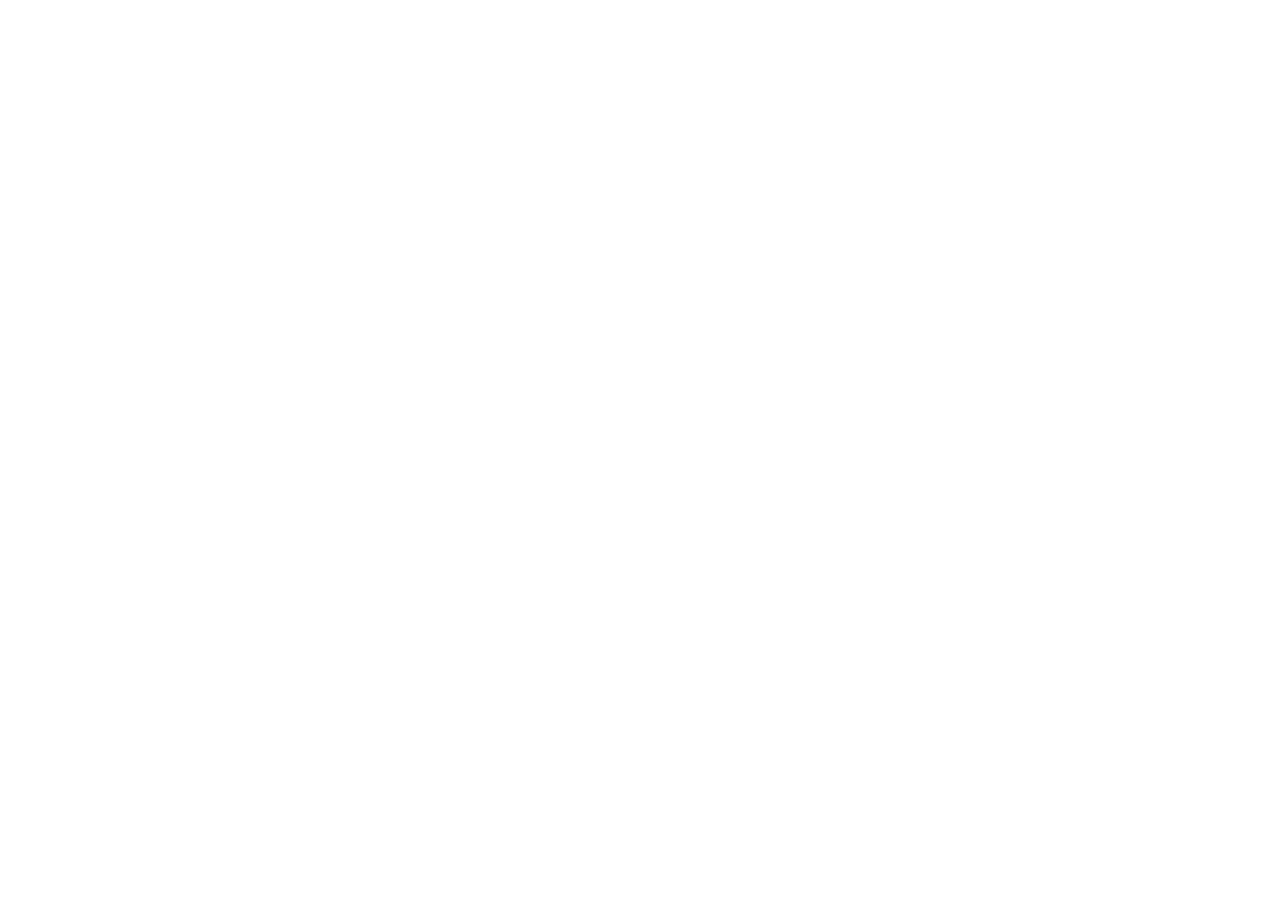
==== index.html @ e54978ce "Add files via upload" ====
<!doctype html>
<html lang="nl">
	
<head>
	<meta charset="UTF-8">
	<meta name="author" content="jouw naam">
	<meta name="viewport" content="width=device-width, initial-scale=1">
	
	<title>Naam van je site en/of pagina</title>
	
	<link href="styles/style.css" rel="stylesheet">
</head>

<body>

	<script src="scripts/script.js"></script>
</body>
	
</html>
---- styles/style.css ----
/* CSS Document */
*, *::after, *::before {
  box-sizing:border-box;  
}
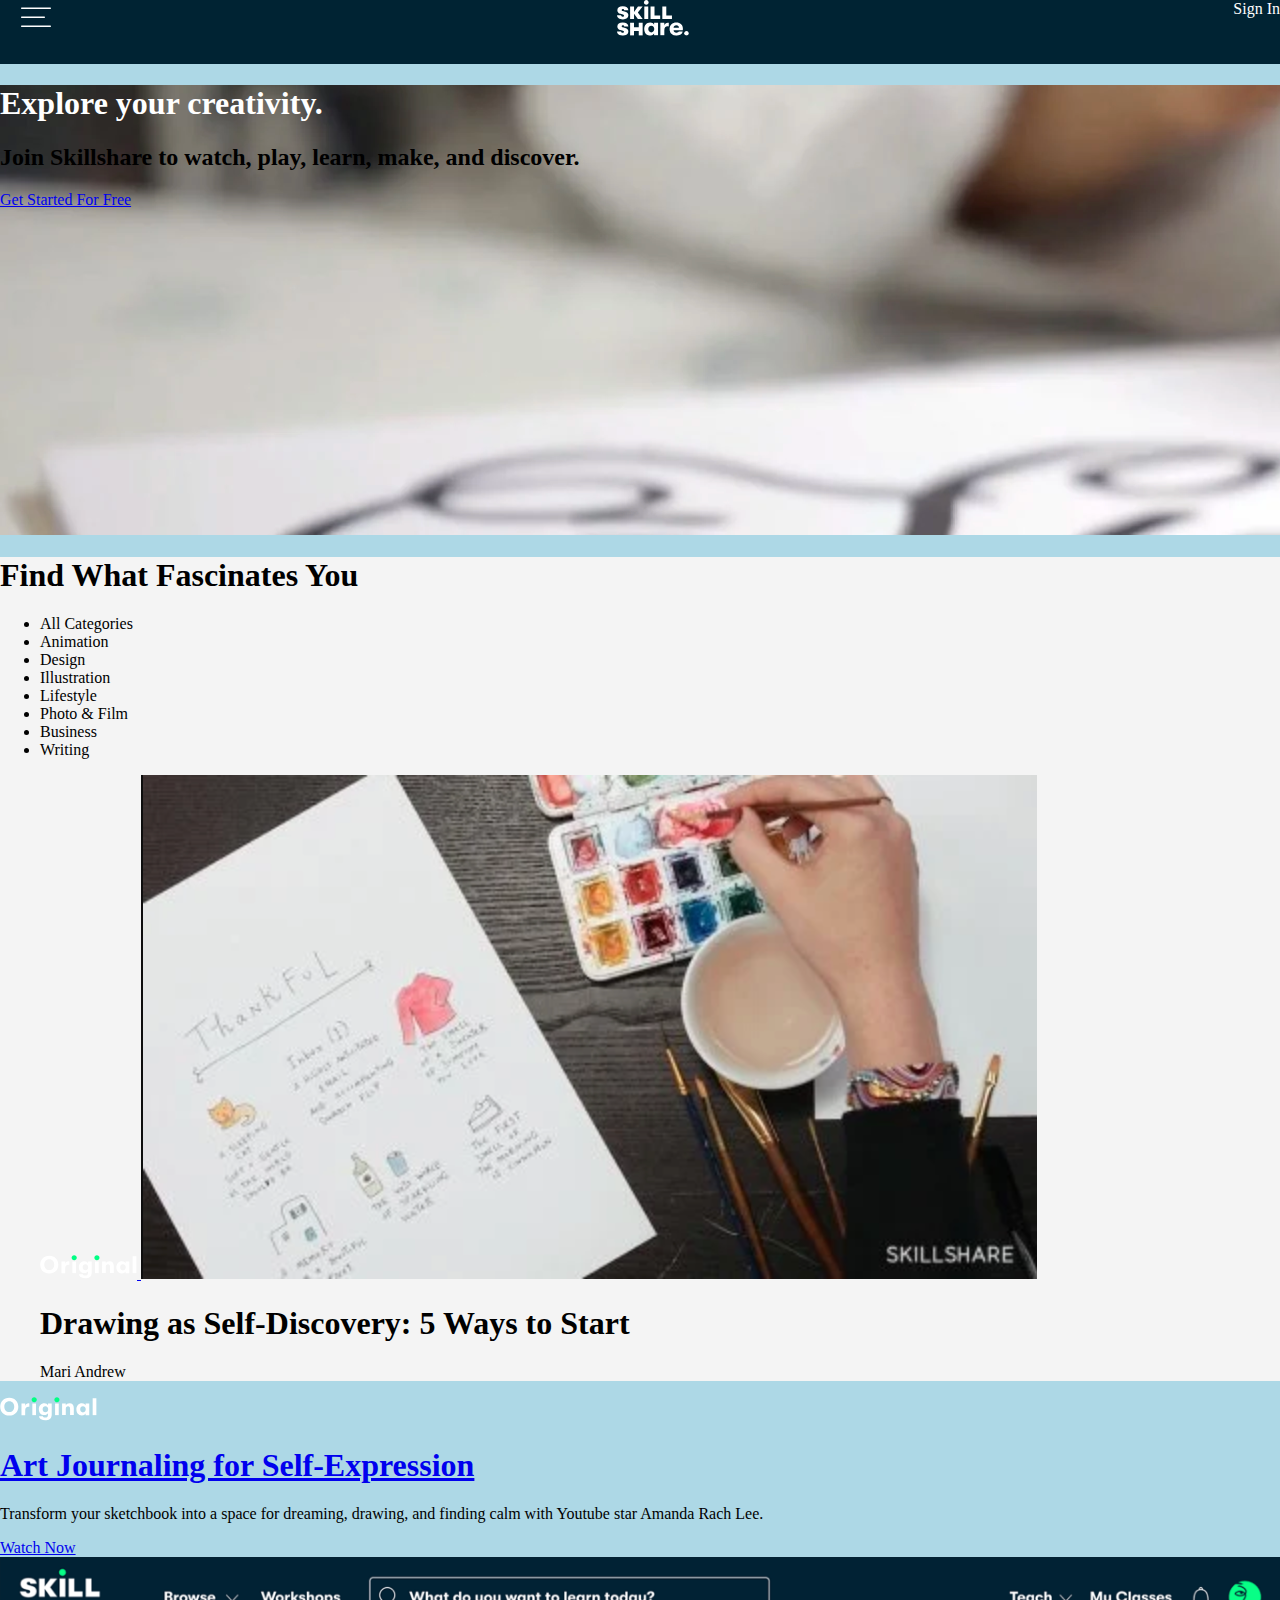
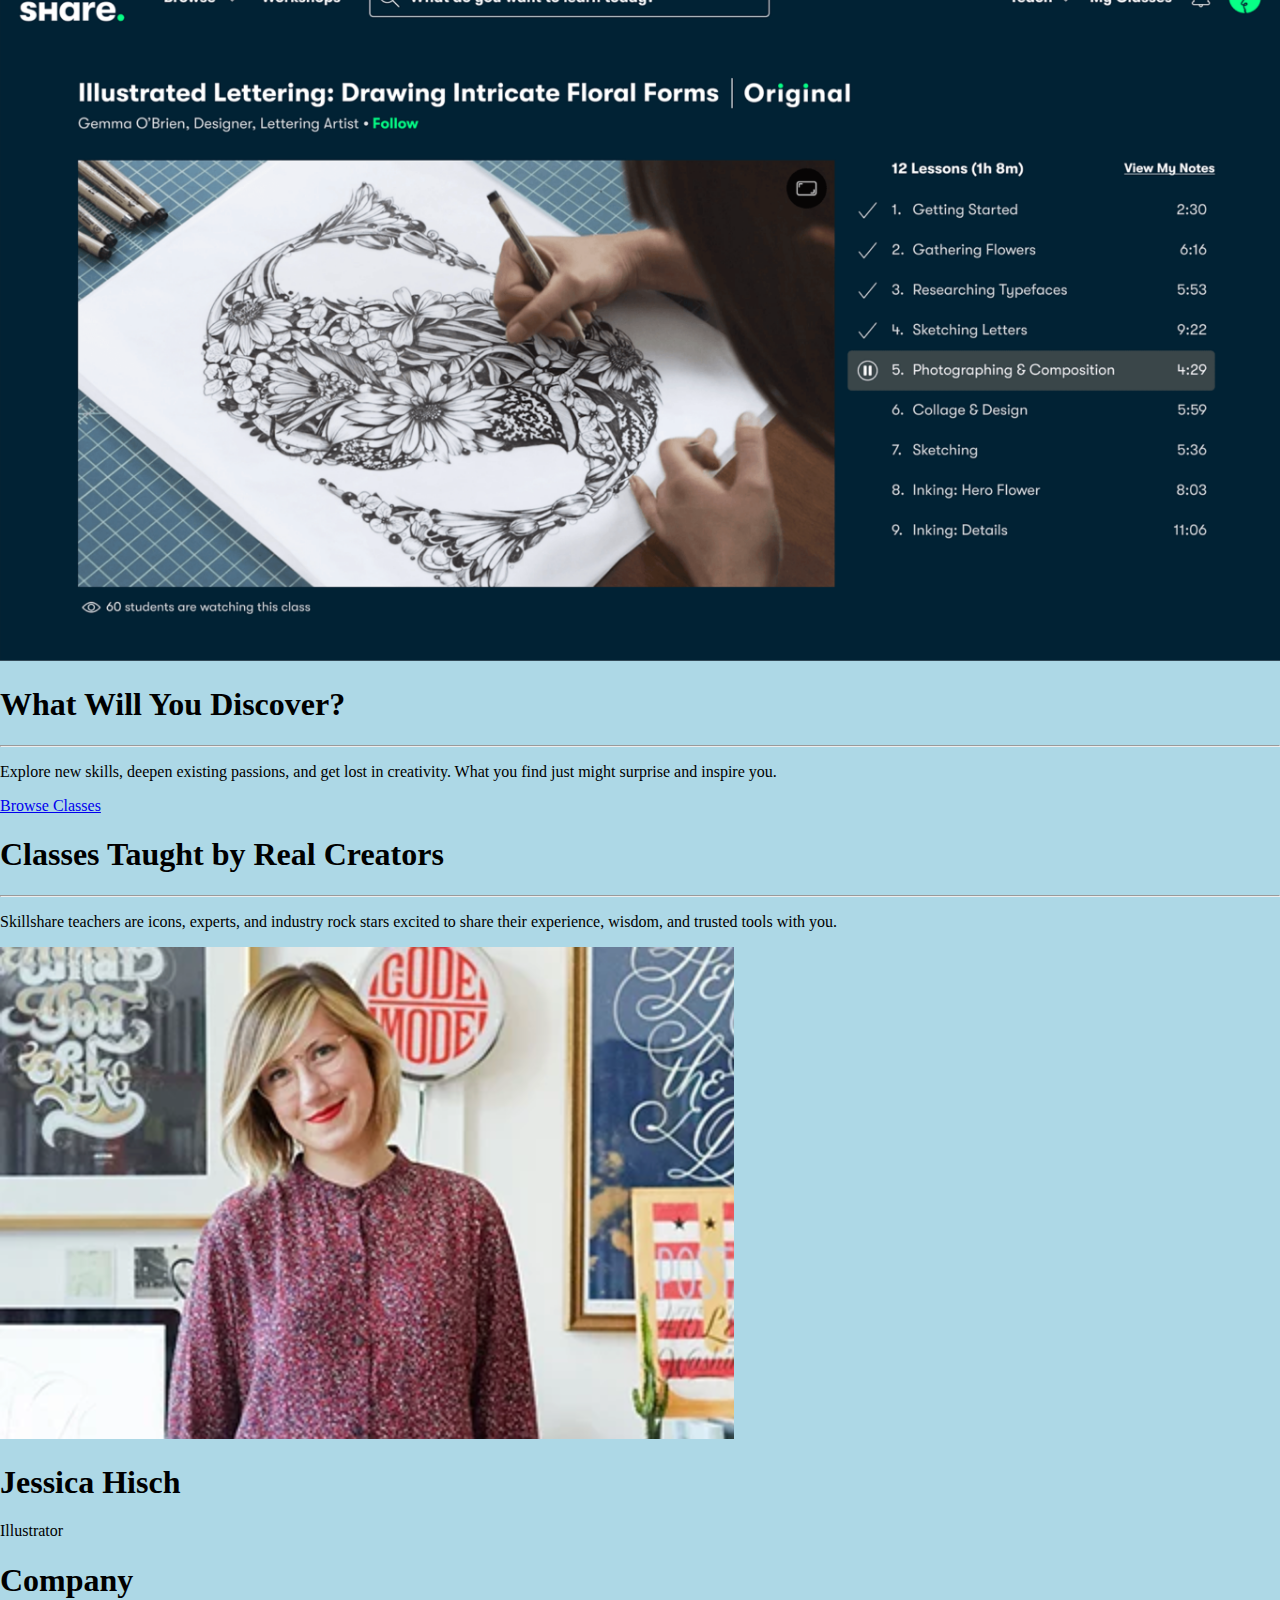
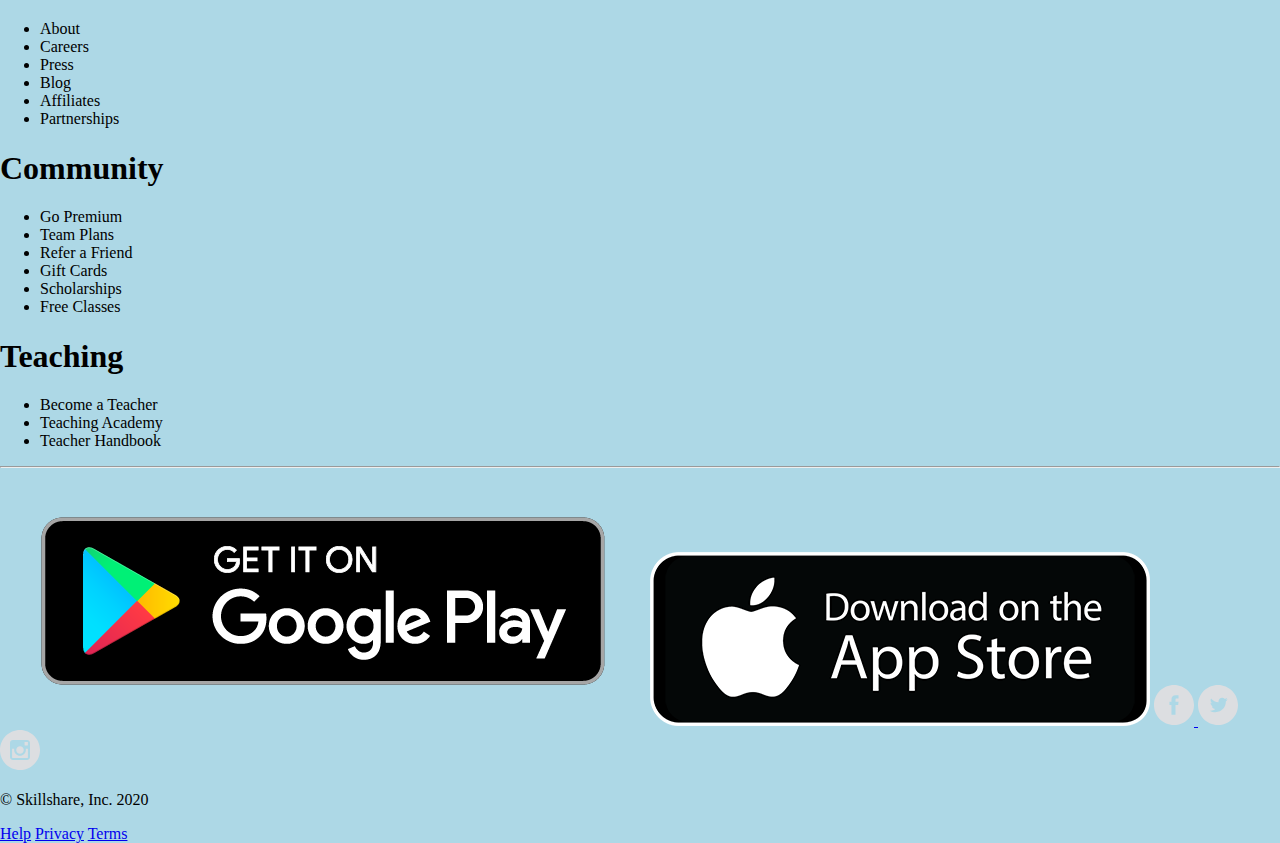
==== commit 5b730d36: "Add files via upload" ====
--- a/index.html
+++ b/index.html
@@ -1,19 +1,163 @@
-<!doctype html>
+<!DOCTYPE html>
 <html lang="nl">
-	
-<head>
-	<meta charset="UTF-8">
-	<meta name="author" content="jouw naam">
-	<meta name="viewport" content="width=device-width, initial-scale=1">
-	
-	<title>Naam van je site en/of pagina</title>
-	
-	<link href="styles/style.css" rel="stylesheet">
-</head>
+  <head>
+    <meta charset="UTF-8" />
+    <meta name="author" content="Karlijn Nijland" />
+    <meta name="viewport" content="width=device-width, initial-scale=1" />
 
-<body>
+    <title>Skillshare</title>
 
-	<script src="scripts/script.js"></script>
-</body>
-	
+    <link href="styles/style.css" rel="stylesheet" />
+  </head>
+
+  <body>
+    <script src="scripts/script.js"></script>
+    <header>
+      <img src="images/hamburgericon.svg" alt="hamburger menu icon" />
+      <a href="https://www.skillshare.com/" title="Skillshare logo">
+        <img src="images/logo.svg" alt="Skillshare logo" />
+      </a>
+      <a href="https://www.skillshare.com/login" title="Button to sign in"
+        >Sign In
+      </a>
+    </header>
+
+    <main>
+      <section>
+        <!--<img src="images/headerimage.png" />-->
+        <h1>Explore your creativity<span>.</span></h1>
+        <h2>Join Skillshare to watch, play, learn, make, and discover.</h2>
+        <a href="https://www.skillshare.com/membership/checkout"
+          >Get Started For Free</a
+        >
+      </section>
+
+      <section>
+        <h1>Find What Fascinates You</h1>
+        <ul>
+          <li>All Categories</li>
+          <li>Animation</li>
+          <li>Design</li>
+          <li>Illustration</li>
+          <li>Lifestyle</li>
+          <li>Photo & Film</li>
+          <li>Business</li>
+          <li>Writing</li>
+        </ul>
+        <ul>
+          <article>
+            <a
+              href="https://www.skillshare.com/classes/Drawing-as-Self-Discovery-5-Ways-to-Start/831070146?via=homepage"
+            >
+              <img src="images/original.svg" alt="Original logo" />
+              <img
+                src="images/card1image.png"
+                alt="Drawing as Self-Discovery image"
+              />
+            </a>
+            <h1>Drawing as Self-Discovery: 5 Ways to Start</h1>
+            <p>Mari Andrew</p>
+          </article>
+        </ul>
+      </section>
+      <section>
+        <img src="images/original.svg" alt="Original logo" />
+        <a
+          href="https://www.skillshare.com/classes/Art-Journaling-for-Self-Care-3-Exercises-for-Reflection-and-Growth/1956917187?lessonsTab=on&via=loh-promo-banner-placement1"
+        >
+          <h1>Art Journaling for Self-Expression</h1>
+        </a>
+        <p>
+          Transform your sketchbook into a space for dreaming, drawing, and
+          finding calm with Youtube star Amanda Rach Lee.
+        </p>
+        <a
+          href="https://www.skillshare.com/classes/Art-Journaling-for-Self-Care-3-Exercises-for-Reflection-and-Growth/1956917187?lessonsTab=on&via=loh-promo-banner-placement1"
+        >
+          Watch Now
+        </a>
+      </section>
+      <section>
+        <img
+          src="images/discoverimage.png"
+          alt="Image of Skillshare class with video list"
+        />
+        <h1>What Will You Discover?</h1>
+        <hr />
+        <p>
+          Explore new skills, deepen existing passions, and get lost in
+          creativity. What you find just might surprise and inspire you.
+        </p>
+        <a
+          href="https://www.skillshare.com/browse?via=homepage&sort=rating&time=all"
+        >
+          Browse Classes
+        </a>
+      </section>
+      <section>
+        <h1>Classes Taught by Real Creators</h1>
+        <hr />
+        <p>
+          Skillshare teachers are icons, experts, and industry rock stars
+          excited to share their experience, wisdom, and trusted tools with you.
+        </p>
+        <div>
+          <a href="https://www.skillshare.com/user/jessicahische">
+            <img
+              src="images/fotojessicahisch.png"
+              alt="Photo of Jessica Hisch"
+            />
+          </a>
+          <h1>Jessica Hisch</h1>
+          <p>Illustrator</p>
+        </div>
+      </section>
+    </main>
+
+    <footer>
+      <h1>Company</h1>
+      <ul>
+        <li>About</li>
+        <li>Careers</li>
+        <li>Press</li>
+        <li>Blog</li>
+        <li>Affiliates</li>
+        <li>Partnerships</li>
+      </ul>
+      <h1>Community</h1>
+      <ul>
+        <li>Go Premium</li>
+        <li>Team Plans</li>
+        <li>Refer a Friend</li>
+        <li>Gift Cards</li>
+        <li>Scholarships</li>
+        <li>Free Classes</li>
+      </ul>
+      <h1>Teaching</h1>
+      <ul>
+        <li>Become a Teacher</li>
+        <li>Teaching Academy</li>
+        <li>Teacher Handbook</li>
+      </ul>
+      <hr />
+      <img
+        src="images/googleplay.png"
+        alt="Download button to Google Playstore"
+      />
+      <img src="images/applestore.jpg" alt="Download button to Apple Store" />
+      <a href="https://www.facebook.com/skillshare">
+        <img src="images/facebookicon.svg" alt="Facebook Icon" />
+      </a>
+      <a href="https://twitter.com/skillshare">
+        <img src="images/twittericon.svg" alt="Twitter Icon" />
+      </a>
+      <a href="https://www.instagram.com/skillshare/">
+        <img src="images/instagramicon.svg" alt="Instagram Icon" />
+      </a>
+      <p>© Skillshare, Inc. 2020</p>
+      <a href="https://help.skillshare.com/hc/en-us">Help</a>
+      <a href="https://www.skillshare.com/privacy">Privacy</a>
+      <a href="https://www.skillshare.com/terms">Terms</a>
+    </footer>
+  </body>
 </html>
--- a/styles/style.css
+++ b/styles/style.css
@@ -1,5 +1,53 @@
 /* CSS Document */
-*, *::after, *::before {
-  box-sizing:border-box;  
+*,
+*::after,
+*::before {
+  box-sizing: border-box;
 }
 
+body {
+  background-color: lightblue;
+  margin: 0;
+}
+
+/* Every image will have the same width as it's container*/
+img {
+  max-width: 100%;
+}
+
+/* Header, Navigation bar */
+header {
+  display: flex;
+  background-color: #002333;
+  height: 64px;
+  max-width: 100%;
+  justify-content: space-between;
+}
+
+/* Logo in header */
+header img {
+  height: 36px;
+  width: 72px;
+}
+
+/* link of sign in button in the header */
+header a {
+  text-decoration: none;
+  color: white;
+}
+
+section:first-of-type {
+  margin: 0;
+  background-image: url("../images/headerimage.png");
+  background-position: left;
+  height: 450px;
+  position: relative;
+}
+
+section:first-of-type h1 {
+  color: white;
+}
+
+section:nth-of-type(2) {
+  background-color: #f4f4f4;
+}
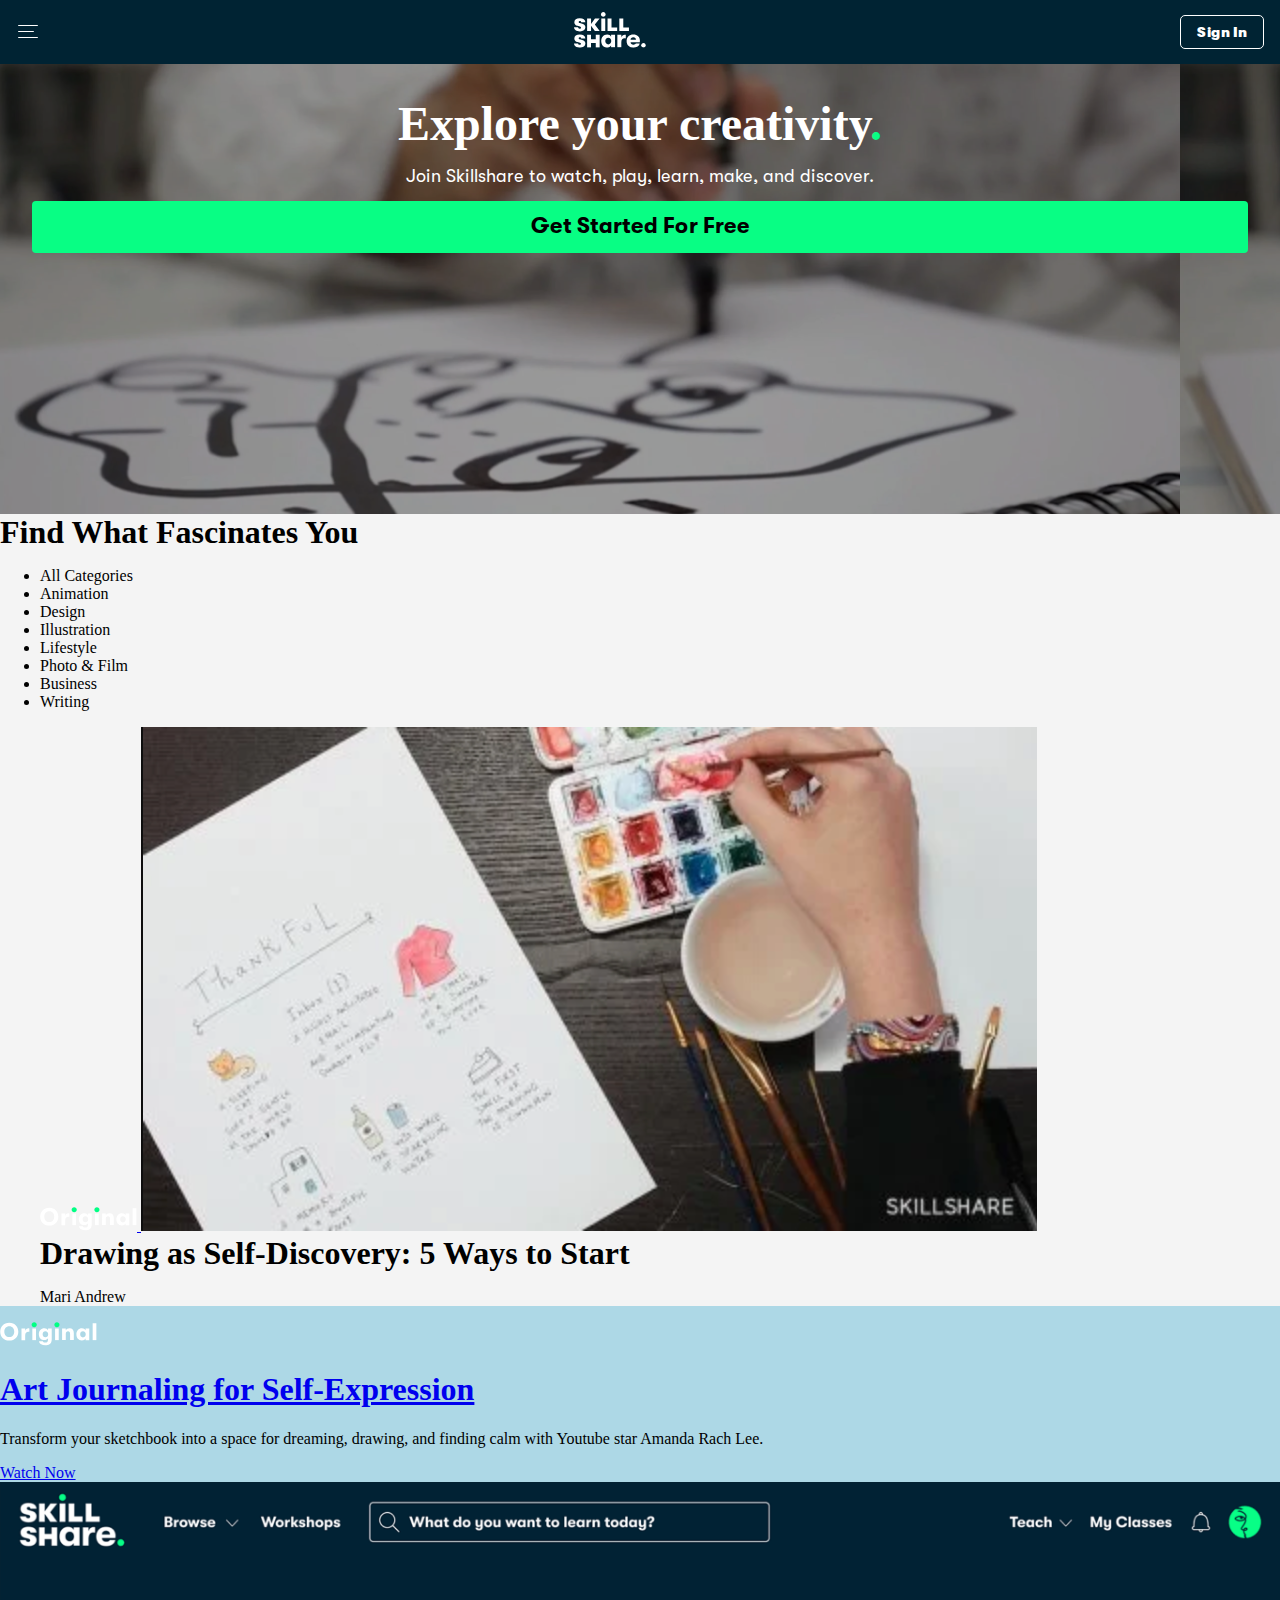
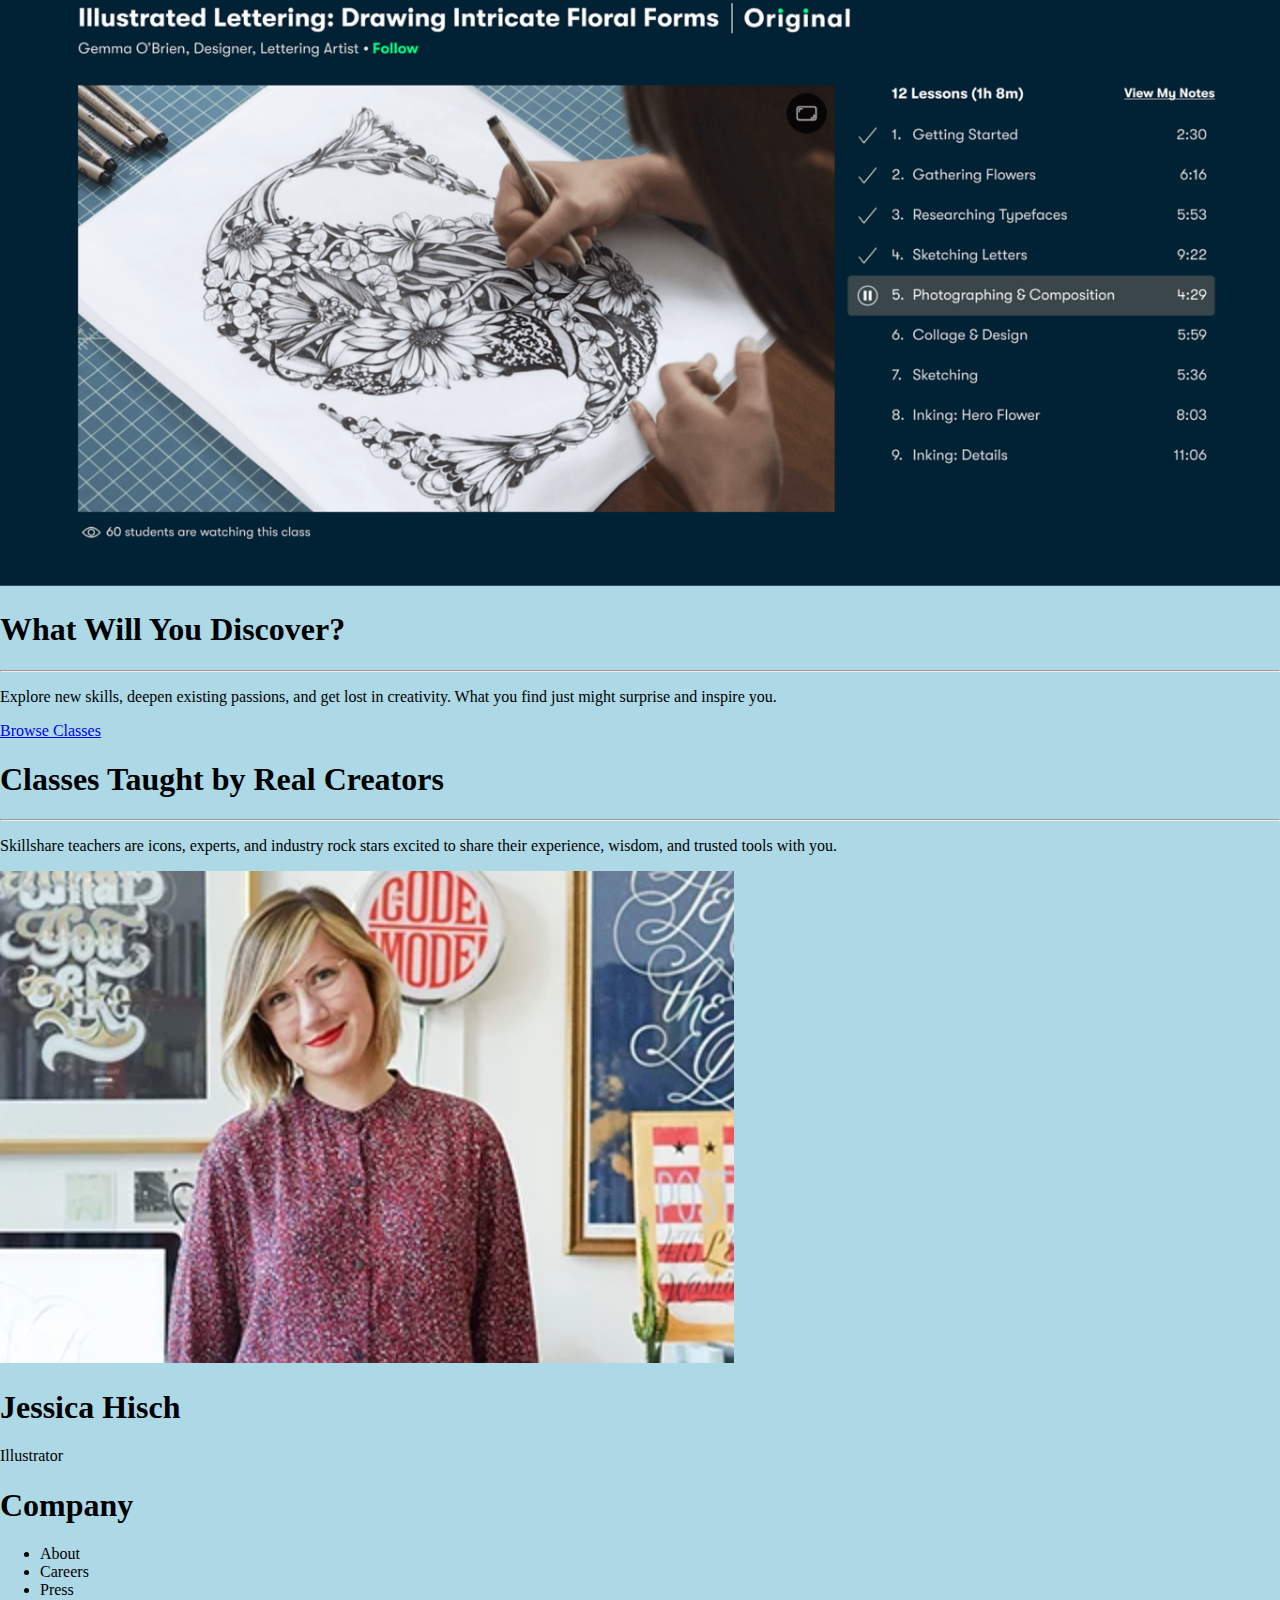
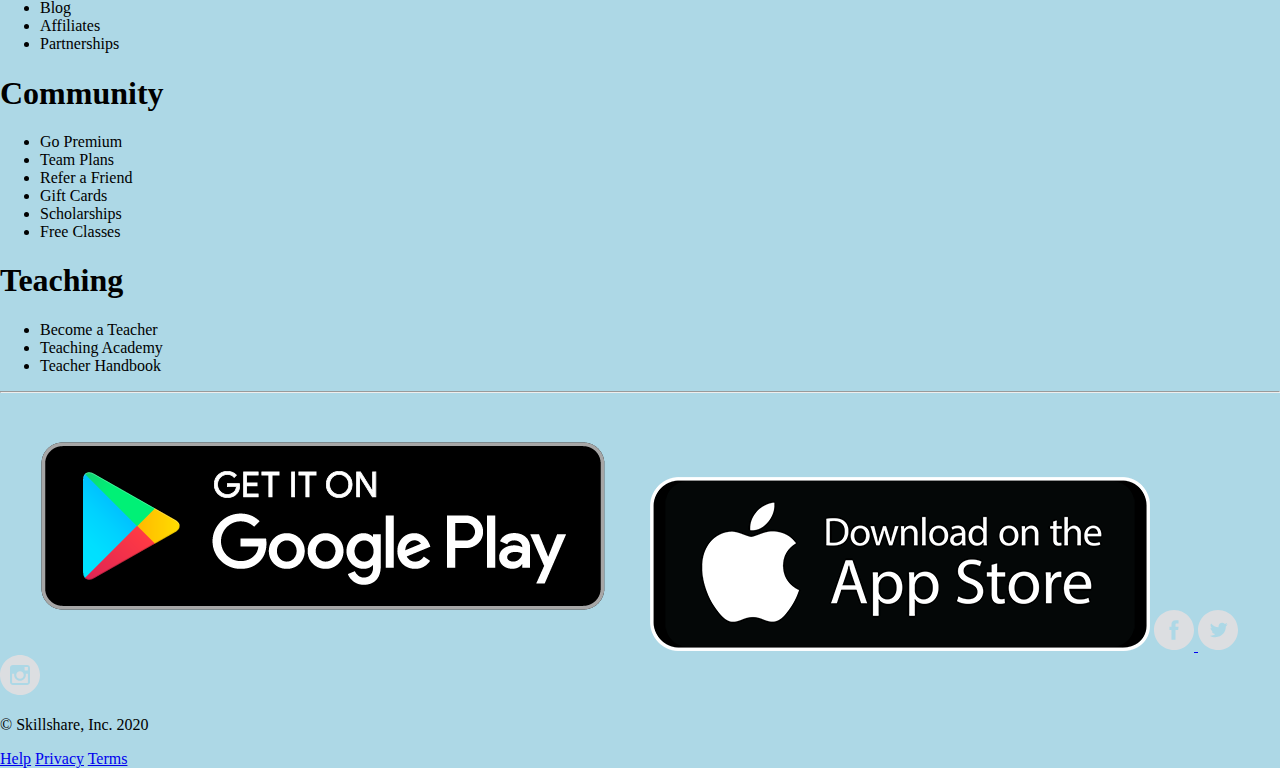
==== commit 59a5035c: "Add files via upload" ====
--- a/index.html
+++ b/index.html
@@ -13,23 +13,26 @@
   <body>
     <script src="scripts/script.js"></script>
     <header>
-      <img src="images/hamburgericon.svg" alt="hamburger menu icon" />
-      <a href="https://www.skillshare.com/" title="Skillshare logo">
-        <img src="images/logo.svg" alt="Skillshare logo" />
-      </a>
-      <a href="https://www.skillshare.com/login" title="Button to sign in"
-        >Sign In
-      </a>
+      <nav>
+        <img src="images/hamburgericon.svg" alt="hamburger menu icon" />
+        <a href="index.html" title="Skillshare logo">
+          <img src="images/logo.svg" alt="Skillshare logo" />
+        </a>
+        <a href="https://www.skillshare.com/login" title="Button to sign in"
+          >Sign In
+        </a>
+      </nav>
     </header>
 
     <main>
       <section>
-        <!--<img src="images/headerimage.png" />-->
-        <h1>Explore your creativity<span>.</span></h1>
-        <h2>Join Skillshare to watch, play, learn, make, and discover.</h2>
-        <a href="https://www.skillshare.com/membership/checkout"
-          >Get Started For Free</a
-        >
+        <div>
+          <h1>Explore your creativity<span>.</span></h1>
+          <h2>Join Skillshare to watch, play, learn, make, and discover.</h2>
+          <a href="https://www.skillshare.com/membership/checkout"
+            >Get Started For Free</a
+          >
+        </div>
       </section>
 
       <section>
--- a/styles/style.css
+++ b/styles/style.css
@@ -10,44 +10,133 @@
   margin: 0;
 }
 
+@font-face {
+  font-family: "GTWalsheim";
+  src: url("../fonts/GTWalsheimPro-Regular.ttf") format("ttf"),
+    url("../fonts/GTWalsheimPro-Regular.woff") format("woff"),
+    url("../fonts/GTWalsheimPro-Regular.woff2") format("woff2");
+  font-weight: 500;
+}
+
+/*Every used font*/
+@font-face {
+  font-family: "GTWalsheim";
+  src: url("../fonts/GTWalsheimPro-Bold.ttf") format("ttf"),
+    url("../fonts/GTWalsheimPro-Bold.woff") format("woff"),
+    url("../fonts/GTWalsheimPro-Bold.woff2") format("woff2");
+  font-weight: 600;
+}
+
+@font-face {
+  font-family: "GTWalsheim";
+  src: url("../fonts/GTWalsheimPro-Black.ttf") format("ttf"),
+    url("../fonts/GTWalsheimPro-Black.woff") format("woff"),
+    url("../fonts/GTWalsheimPro-Black.woff2") format("woff2");
+  font-weight: 700;
+}
+
+@font-face {
+  font-family: "Cormorant";
+  src: url("../fonts/cormorant.medium.otf") format("otf");
+  font-weight: 600;
+}
+
 /* Every image will have the same width as it's container*/
 img {
   max-width: 100%;
 }
 
-/* Header, Navigation bar */
-header {
+/* Navigation bar in header */
+nav {
   display: flex;
   background-color: #002333;
   height: 64px;
   max-width: 100%;
   justify-content: space-between;
+  align-items: center;
+  padding: 1rem;
 }
 
 /* Logo in header */
-header img {
+nav a img {
   height: 36px;
   width: 72px;
 }
 
 /* link of sign in button in the header */
-header a {
+nav a:nth-of-type(2) {
   text-decoration: none;
   color: white;
+  font-family: "GTWalsheim", sans-serif;
+  font-weight: 700;
+  font-size: 14px;
+  border: 1px solid white;
+  padding: 0.5rem 1rem;
+  border-radius: 5px;
 }
 
+/* First section -> Hero */
 section:first-of-type {
   margin: 0;
   background-image: url("../images/headerimage.png");
-  background-position: left;
+  background-size: cover;
+  background-position: -100px;
   height: 450px;
   position: relative;
 }
 
+/* Overlay on top of the first section to make the hero more readable and to
+align items in the middle*/
+section:first-of-type div {
+  background: rgba(0, 0, 0, 0.4);
+  height: 100%;
+  display: flex;
+  flex-direction: column;
+  text-align: center;
+  padding: 2rem;
+}
+
+/* Header in the first section*/
 section:first-of-type h1 {
+  color: white;
+  margin: 0;
+  font-family: "Cormorant";
+  font-size: 48px;
+}
+
+section:first-of-type span {
+  color: #08fe84;
+}
+
+/* Second header in the first section */
+section:first-of-type h2 {
+  font-family: "GTWalsheim", sans-serif;
+  font-weight: 500;
+  font-size: 18px;
   color: white;
 }
 
+/* Green button to get started for free in the first section */
+section:first-of-type a {
+  font-size: 22px;
+  background-color: #08fe84;
+  text-decoration: none;
+  color: black;
+  font-family: "GTWalsheim", sans-serif;
+  font-weight: 600;
+  text-align: center;
+  height: 52px;
+  line-height: 50px;
+  border-radius: 4px;
+}
+
+/* Second section */
 section:nth-of-type(2) {
+  margin: 0;
   background-color: #f4f4f4;
 }
+
+/* Header in second section */
+section:nth-of-type(2) h1 {
+  margin: 0;
+}
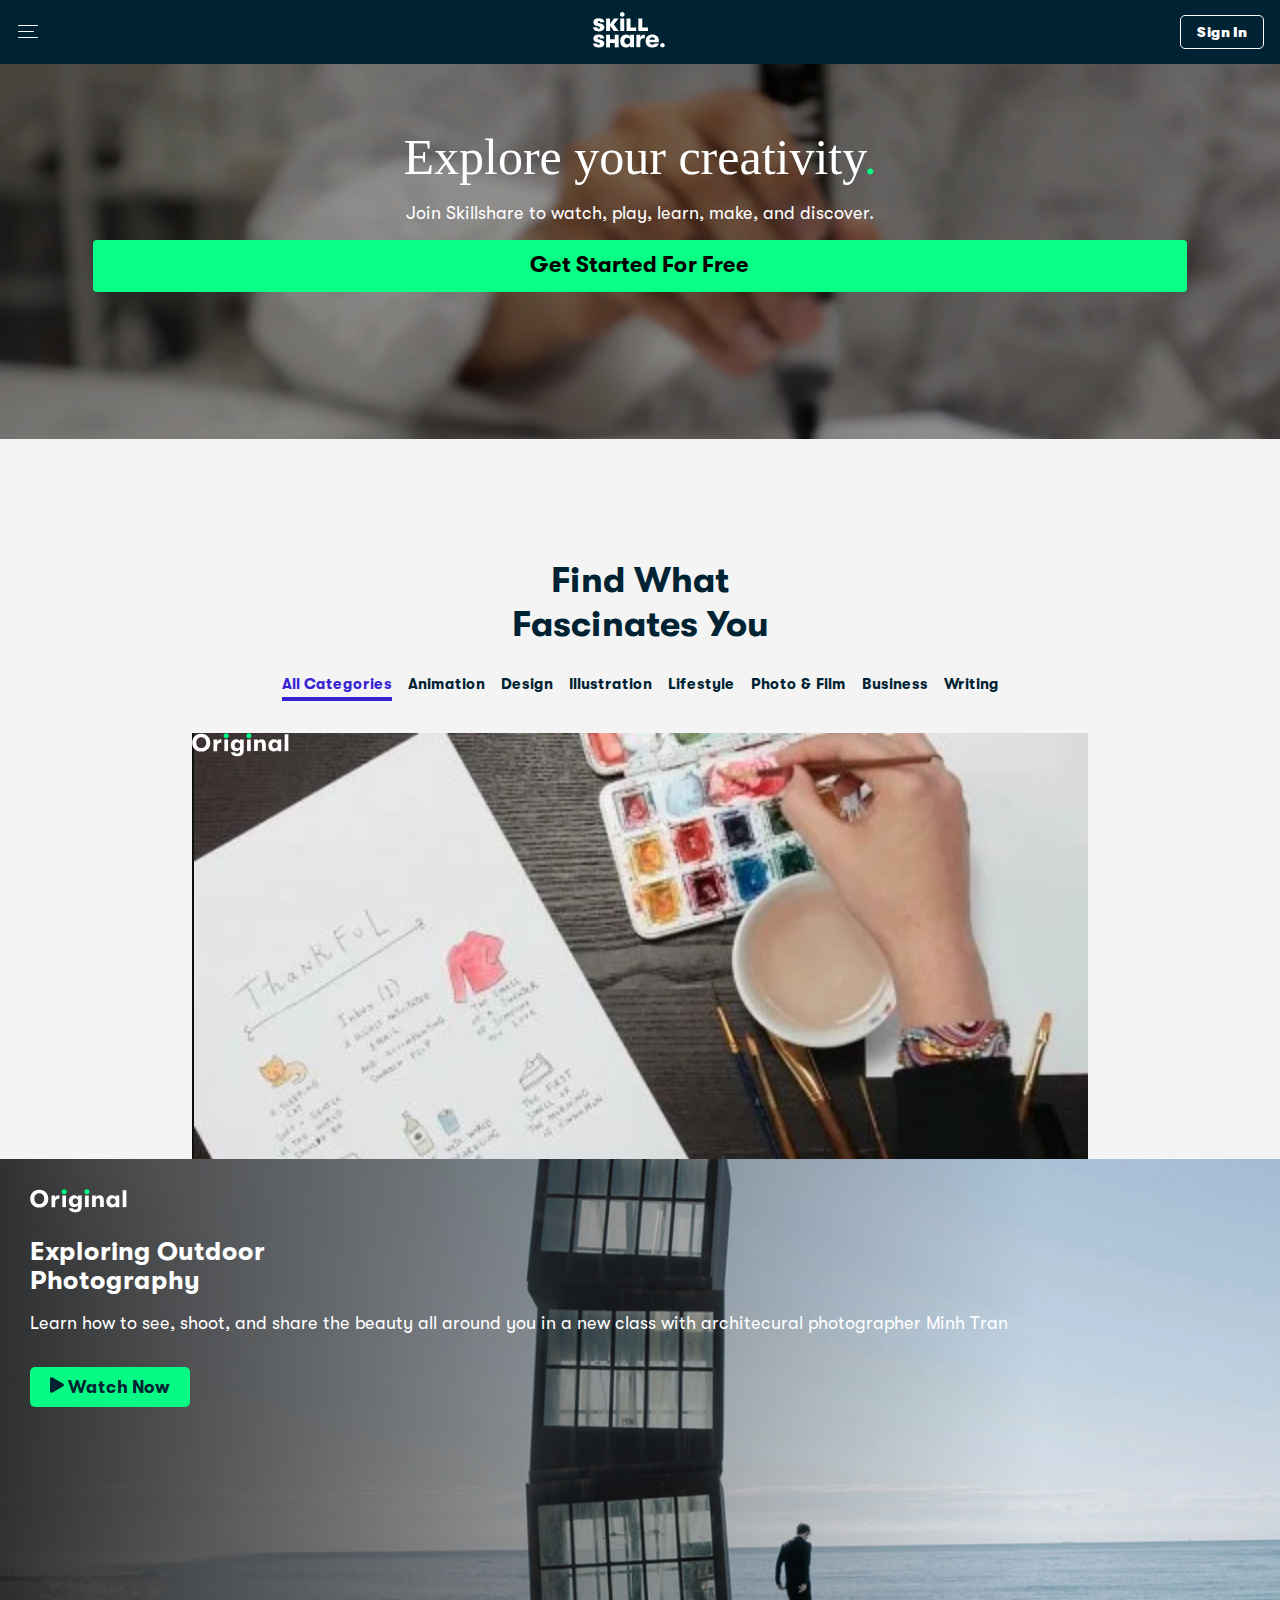
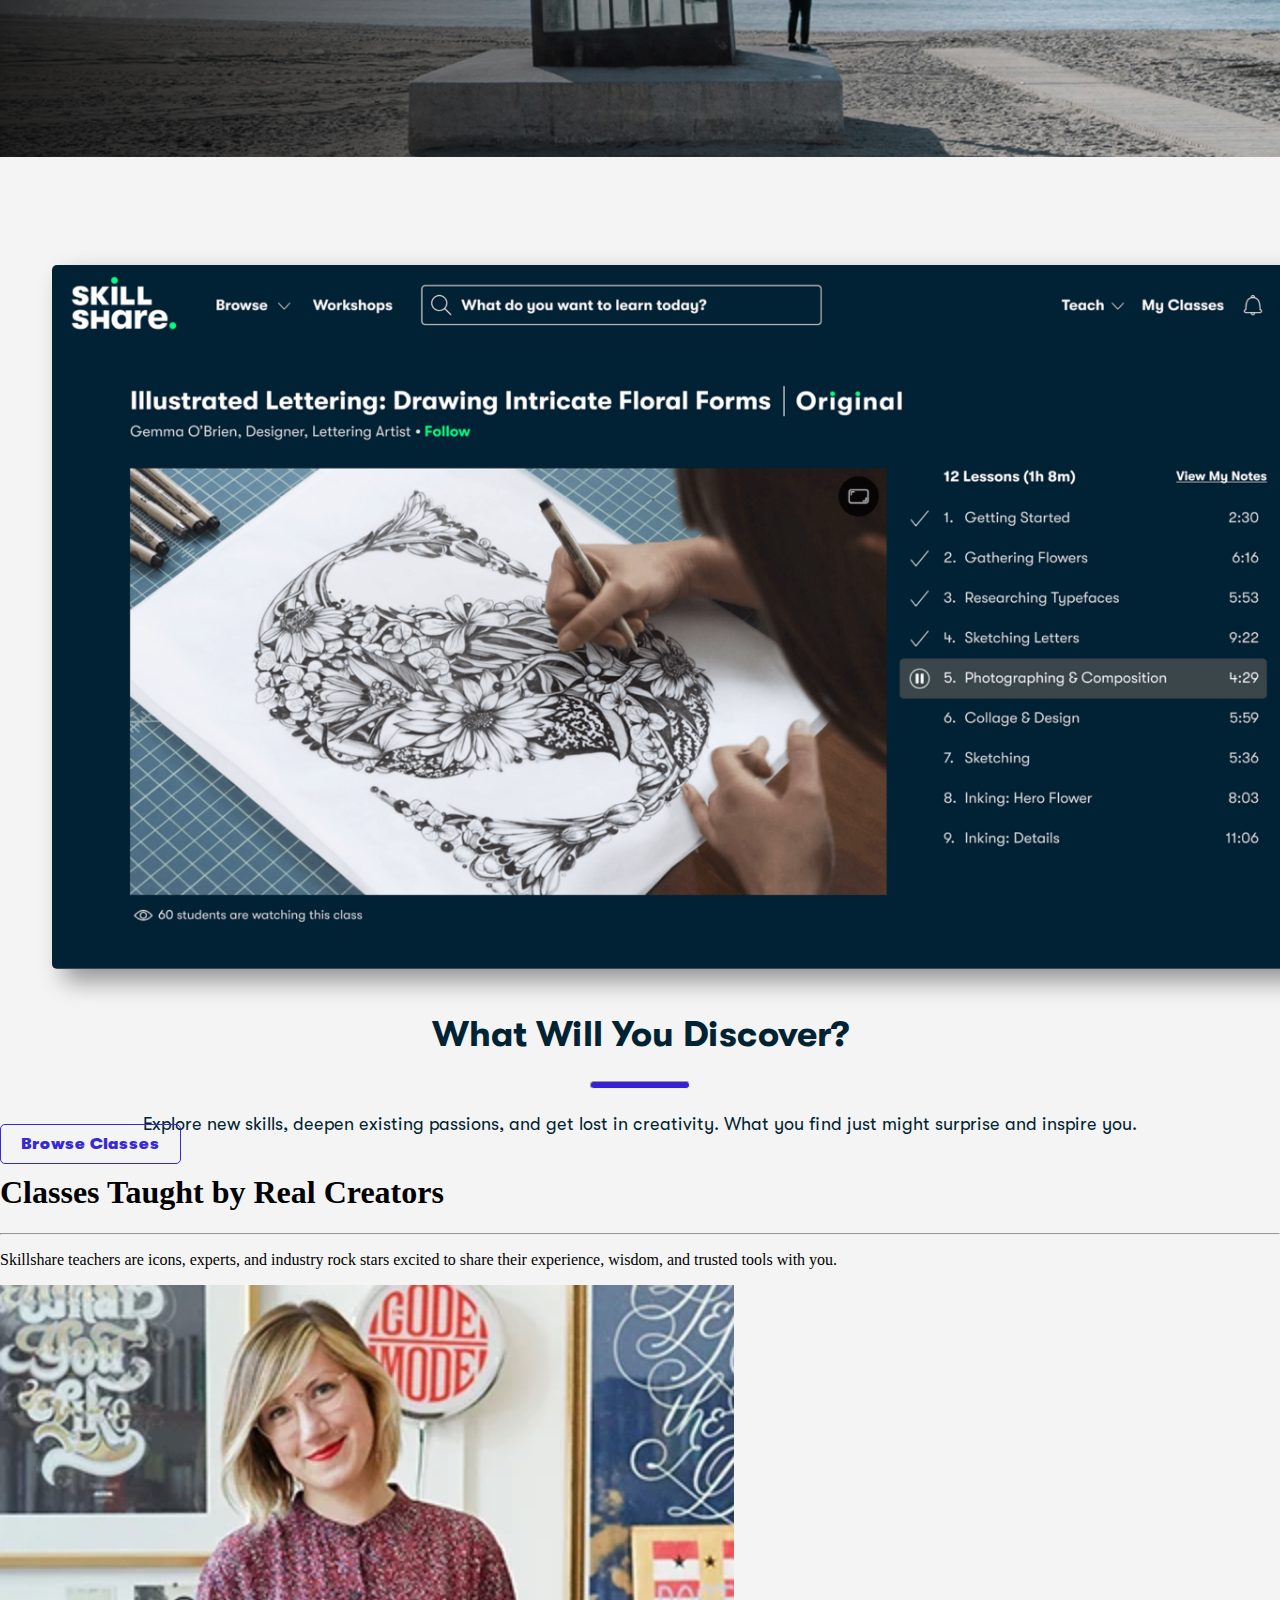
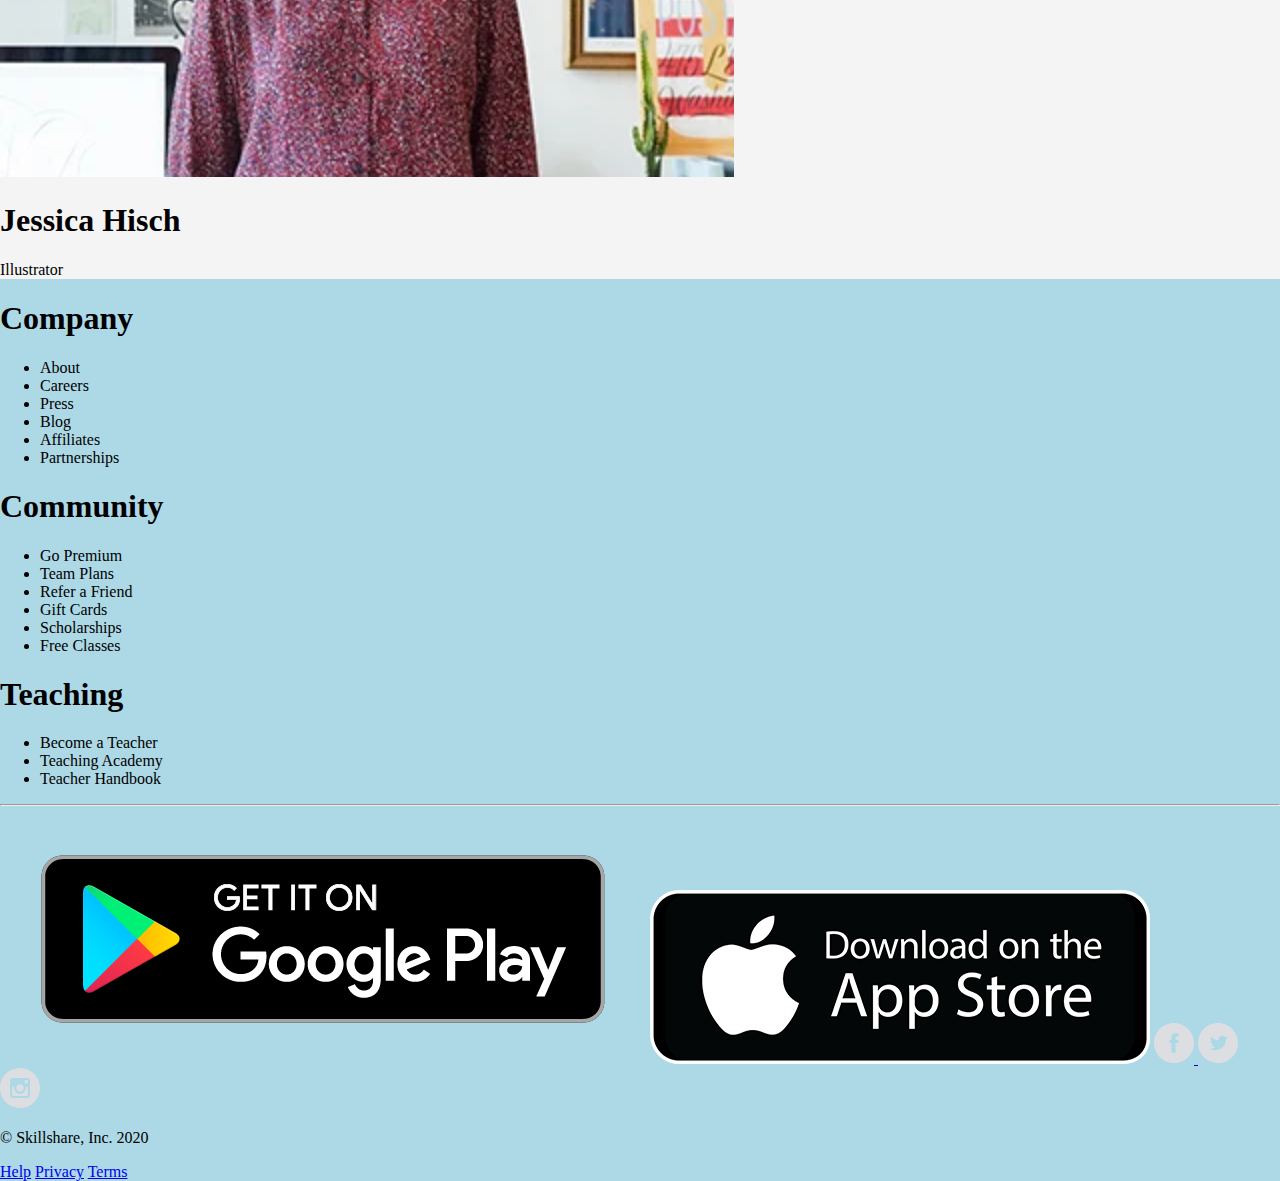
==== commit da36c9e1: "Add files via upload" ====
--- a/index.html
+++ b/index.html
@@ -18,7 +18,10 @@
         <a href="index.html" title="Skillshare logo">
           <img src="images/logo.svg" alt="Skillshare logo" />
         </a>
-        <a href="https://www.skillshare.com/login" title="Button to sign in"
+        <a
+          class="header__signinbutton"
+          href="https://www.skillshare.com/login"
+          title="Button to sign in"
           >Sign In
         </a>
       </nav>
@@ -36,9 +39,13 @@
       </section>
 
       <section>
-        <h1>Find What Fascinates You</h1>
+        <h1>Find What <br />Fascinates You</h1>
         <ul>
-          <li>All Categories</li>
+          <li>
+            <a href="https://wwww.skillshare.com">
+              <span>All Categories</span>
+            </a>
+          </li>
           <li>Animation</li>
           <li>Design</li>
           <li>Illustration</li>
@@ -58,28 +65,40 @@
                 alt="Drawing as Self-Discovery image"
               />
             </a>
-            <h1>Drawing as Self-Discovery: 5 Ways to Start</h1>
+            <p>
+              <!-- Dit moet een H1 worden -->Drawing as Self-Discovery: 5 Ways
+              to Start
+            </p>
             <p>Mari Andrew</p>
           </article>
         </ul>
       </section>
+
       <section>
-        <img src="images/original.svg" alt="Original logo" />
-        <a
-          href="https://www.skillshare.com/classes/Art-Journaling-for-Self-Care-3-Exercises-for-Reflection-and-Growth/1956917187?lessonsTab=on&via=loh-promo-banner-placement1"
-        >
-          <h1>Art Journaling for Self-Expression</h1>
-        </a>
-        <p>
-          Transform your sketchbook into a space for dreaming, drawing, and
-          finding calm with Youtube star Amanda Rach Lee.
-        </p>
-        <a
-          href="https://www.skillshare.com/classes/Art-Journaling-for-Self-Care-3-Exercises-for-Reflection-and-Growth/1956917187?lessonsTab=on&via=loh-promo-banner-placement1"
-        >
-          Watch Now
-        </a>
+        <div>
+          <img src="images/original.svg" alt="original logo" />
+          <a
+            href="https://www.skillshare.com/classes/Outdoor-Photography-See-Shoot-Share-the-Beauty-Around-You/713232985?via=loh-promo-banner-placement1"
+            >Exploring Outdoor <br />Photography</a
+          >
+          <p>
+            Learn how to see, shoot, and share the beauty all around you in a
+            new class with architecural photographer Minh Tran
+          </p>
+          <a
+            href="https://www.skillshare.com/classes/Outdoor-Photography-See-Shoot-Share-the-Beauty-Around-You/713232985?via=loh-promo-banner-placement1"
+          >
+            <img
+              src="images/playicon.svg"
+              alt="Playbutton icon"
+              width="14px"
+              height="16px;"
+            />
+            <span>Watch Now</span>
+          </a>
+        </div>
       </section>
+
       <section>
         <img
           src="images/discoverimage.png"
--- a/styles/style.css
+++ b/styles/style.css
@@ -38,13 +38,22 @@
 @font-face {
   font-family: "Cormorant";
   src: url("../fonts/cormorant.medium.otf") format("otf");
-  font-weight: 600;
+  font-weight: 400;
+}
+
+/* The main background color */
+main {
+  background-color: #f4f4f4;
 }
 
 /* Every image will have the same width as it's container*/
 img {
   max-width: 100%;
 }
+
+/*/////////////////////////*/
+/* HEADER */
+/*/////////////////////////*/
 
 /* Navigation bar in header */
 nav {
@@ -57,14 +66,26 @@
   padding: 1rem;
 }
 
+/* Magnifier icon in header */
+nav img:nth-of-type(2) {
+  margin-left: 0.75rem;
+}
+
 /* Logo in header */
 nav a img {
   height: 36px;
   width: 72px;
+  margin-left: 2.4rem;
+}
+
+/* Modifier logo for Skillshareclass.html page. This one has a margin-left: 0;
+otherwise the magnifying glass will push it aside */
+.header__logomodifier {
+  margin-left: 0;
 }
 
 /* link of sign in button in the header */
-nav a:nth-of-type(2) {
+.header__signinbutton {
   text-decoration: none;
   color: white;
   font-family: "GTWalsheim", sans-serif;
@@ -75,13 +96,27 @@
   border-radius: 5px;
 }
 
+/* Modifier of Sign Up button in header */
+.header__greensignupbutton {
+  background-color: #06fa84;
+  color: black;
+  text-decoration: none;
+  font-family: "GTWalsheim", sans-serif;
+  font-weight: 600;
+  font-size: 15px;
+  padding: 0.5rem 1rem;
+  border-radius: 5px;
+}
+
+/*/////////////////////////*/
+/* MAIN */
+/*/////////////////////////*/
+
 /* First section -> Hero */
 section:first-of-type {
-  margin: 0;
   background-image: url("../images/headerimage.png");
   background-size: cover;
-  background-position: -100px;
-  height: 450px;
+  height: 375px;
   position: relative;
 }
 
@@ -94,6 +129,7 @@
   flex-direction: column;
   text-align: center;
   padding: 2rem;
+  align-items: center;
 }
 
 /* Header in the first section*/
@@ -101,7 +137,9 @@
   color: white;
   margin: 0;
   font-family: "Cormorant";
-  font-size: 48px;
+  font-weight: 400;
+  font-size: 50px;
+  margin-top: 2rem;
 }
 
 section:first-of-type span {
@@ -114,6 +152,8 @@
   font-weight: 500;
   font-size: 18px;
   color: white;
+  line-height: 1.5rem;
+  padding: 0 1.5rem;
 }
 
 /* Green button to get started for free in the first section */
@@ -128,15 +168,166 @@
   height: 52px;
   line-height: 50px;
   border-radius: 4px;
+  width: 90%;
 }
 
 /* Second section */
 section:nth-of-type(2) {
-  margin: 0;
   background-color: #f4f4f4;
+  height: 600px;
+  color: #002333;
 }
 
 /* Header in second section */
 section:nth-of-type(2) h1 {
+  font-size: 36px;
+  font-family: "GTWalsheim", sans-serif;
+  font-weight: 600;
+  text-align: center;
+  margin-bottom: 20px;
+  margin-top: 7.5rem;
+  line-height: 44px;
+}
+
+section:nth-of-type(2) ul {
   margin: 0;
-}
+  padding: 0;
+  list-style-type: none;
+  font-size: 15px;
+  font-family: "GTWalsheim", sans-serif;
+  font-weight: 600;
+  display: flex;
+  flex-wrap: wrap;
+  justify-content: center;
+  margin: 0 2rem 2rem 2rem;
+}
+
+section:nth-of-type(2) li {
+  padding: 0.5rem;
+}
+
+section:nth-of-type(2) a {
+  text-decoration: none;
+}
+
+section:nth-of-type(2) ul span {
+  color: #3722d3;
+  border-bottom: 4px solid #3722d3;
+  padding-bottom: 4px;
+}
+
+section:nth-of-type(2) article {
+  position: relative;
+}
+
+section:nth-of-type(2) article img:first-of-type {
+  position: absolute;
+  left: 0;
+  top: 0;
+}
+
+section:nth-of-type(2) article img:nth-of-type(2) {
+}
+
+section:nth-of-type(3) {
+  background-image: url("../images/banner-item1.png");
+  height: 598px;
+  background-size: cover;
+  position: relative;
+}
+
+section:nth-of-type(3) div {
+  background: linear-gradient(90deg, rgba(0, 0, 0, 0.8) 0%, transparent 100%);
+  height: 100%;
+  position: absolute;
+  left: 0;
+  top: 0;
+  display: flex;
+  flex-direction: column;
+  padding: 1.875rem;
+  align-items: baseline;
+}
+
+section:nth-of-type(3) a:first-of-type {
+  text-decoration: none;
+  color: white;
+  font-family: "GTWalsheim", sans-serif;
+  font-weight: 600;
+  font-size: 26px;
+  margin: 1.5rem 0 1rem 0;
+}
+
+section:nth-of-type(3) p {
+  font-family: "GTWalsheim", sans-serif;
+  font-size: 18px;
+  color: white;
+  line-height: 24px;
+  margin: 0;
+}
+
+section:nth-of-type(3) a:nth-of-type(2) {
+  text-decoration: none;
+  background-color: #06fa84;
+  padding: 10px 20px;
+  border-radius: 5px;
+  margin-top: 2rem;
+}
+
+section:nth-of-type(3) span {
+  color: #002333;
+  font-family: "GTWalsheim", sans-serif;
+  font-size: 18px;
+  font-weight: 600;
+}
+
+section:nth-of-type(4) img {
+  margin: 6.75rem 0 1rem 3.25rem;
+  box-shadow: 12px 12px 25px rgba(0, 0, 0, 0.4);
+  border-radius: 5px;
+}
+
+section:nth-of-type(4) h1 {
+  font-size: 36px;
+  font-family: "GTWalsheim", sans-serif;
+  font-weight: 600;
+  line-height: 44px;
+  text-align: center;
+  color: #002333;
+}
+
+section:nth-of-type(4) hr {
+  background-color: #3722d3;
+  border-radius: 8px;
+  height: 8px;
+  width: 100px;
+  text-align: center;
+  margin: 1.5rem auto;
+}
+
+section:nth-of-type(4) p {
+  font-family: "GTWalsheim", sans-serif;
+  color: #002333;
+  text-align: center;
+  font-size: 18px;
+  line-height: 22px;
+  margin: 0 1rem 0 1rem;
+}
+
+section:nth-of-type(4) a {
+  color: #3729d3;
+  border: 1px solid #3729d3;
+  text-decoration: none;
+  height: 40px;
+  margin-top: 2rem;
+  font-family: "GTWalsheim", sans-serif;
+  font-weight: 700;
+  padding: 10px 20px;
+  border-radius: 5px;
+}
+/* ///////////////////////////// */
+/* Skillshareclass.html pagina styling*/
+/* ///////////////////////////// */
+
+.skillsharepagina__section1 {
+  background-color: white;
+}
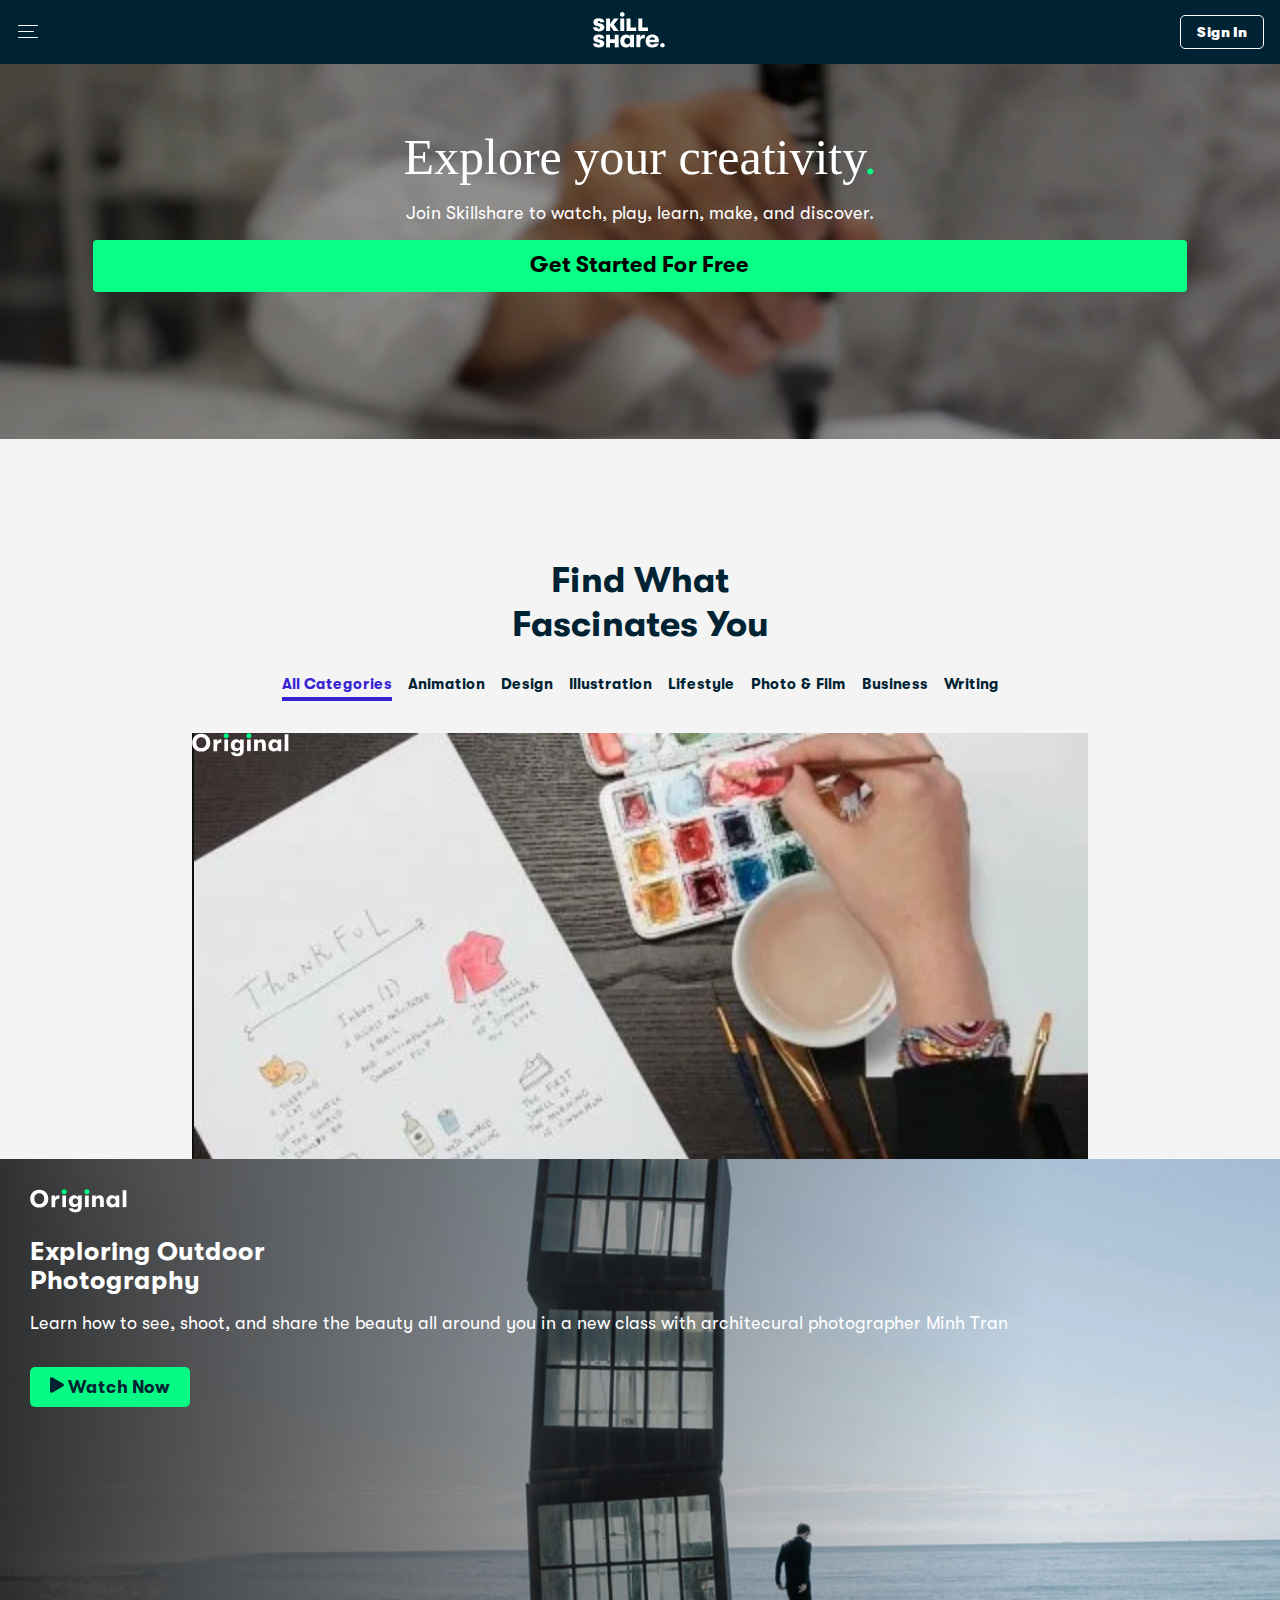
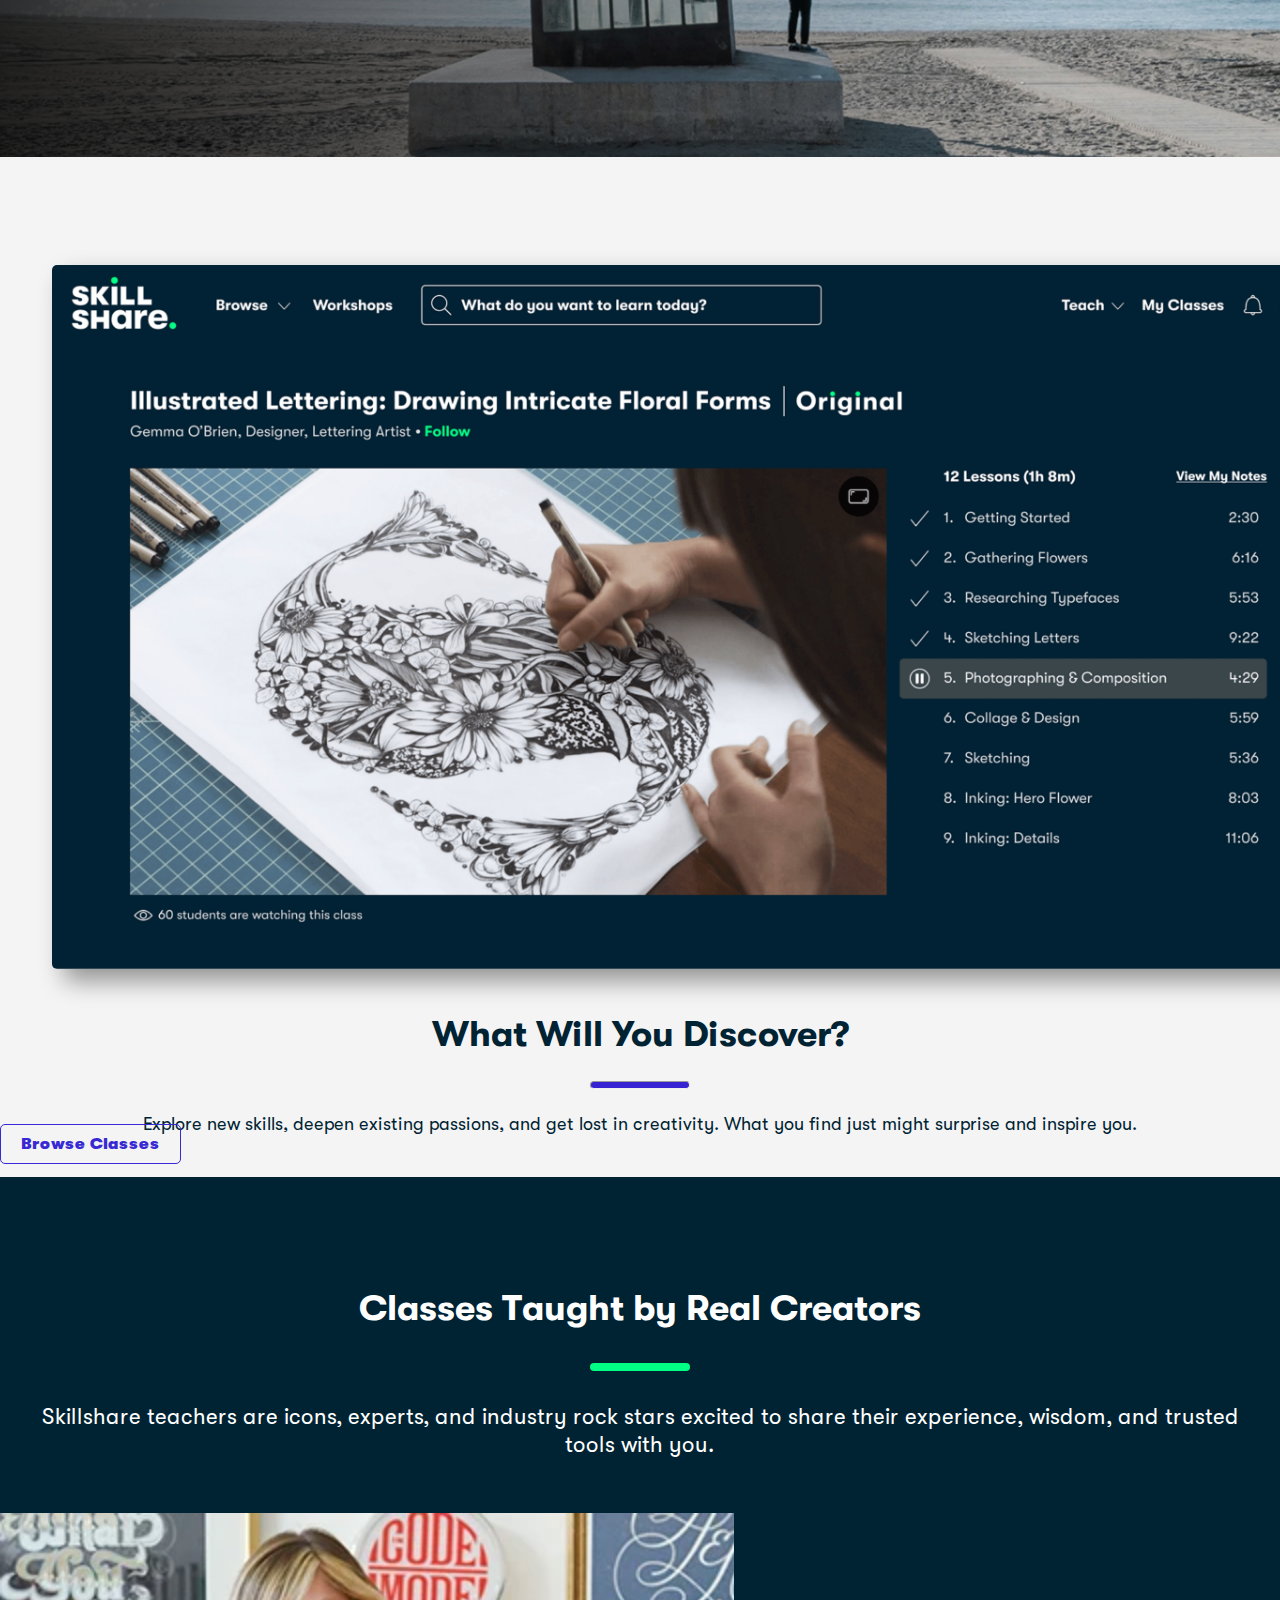
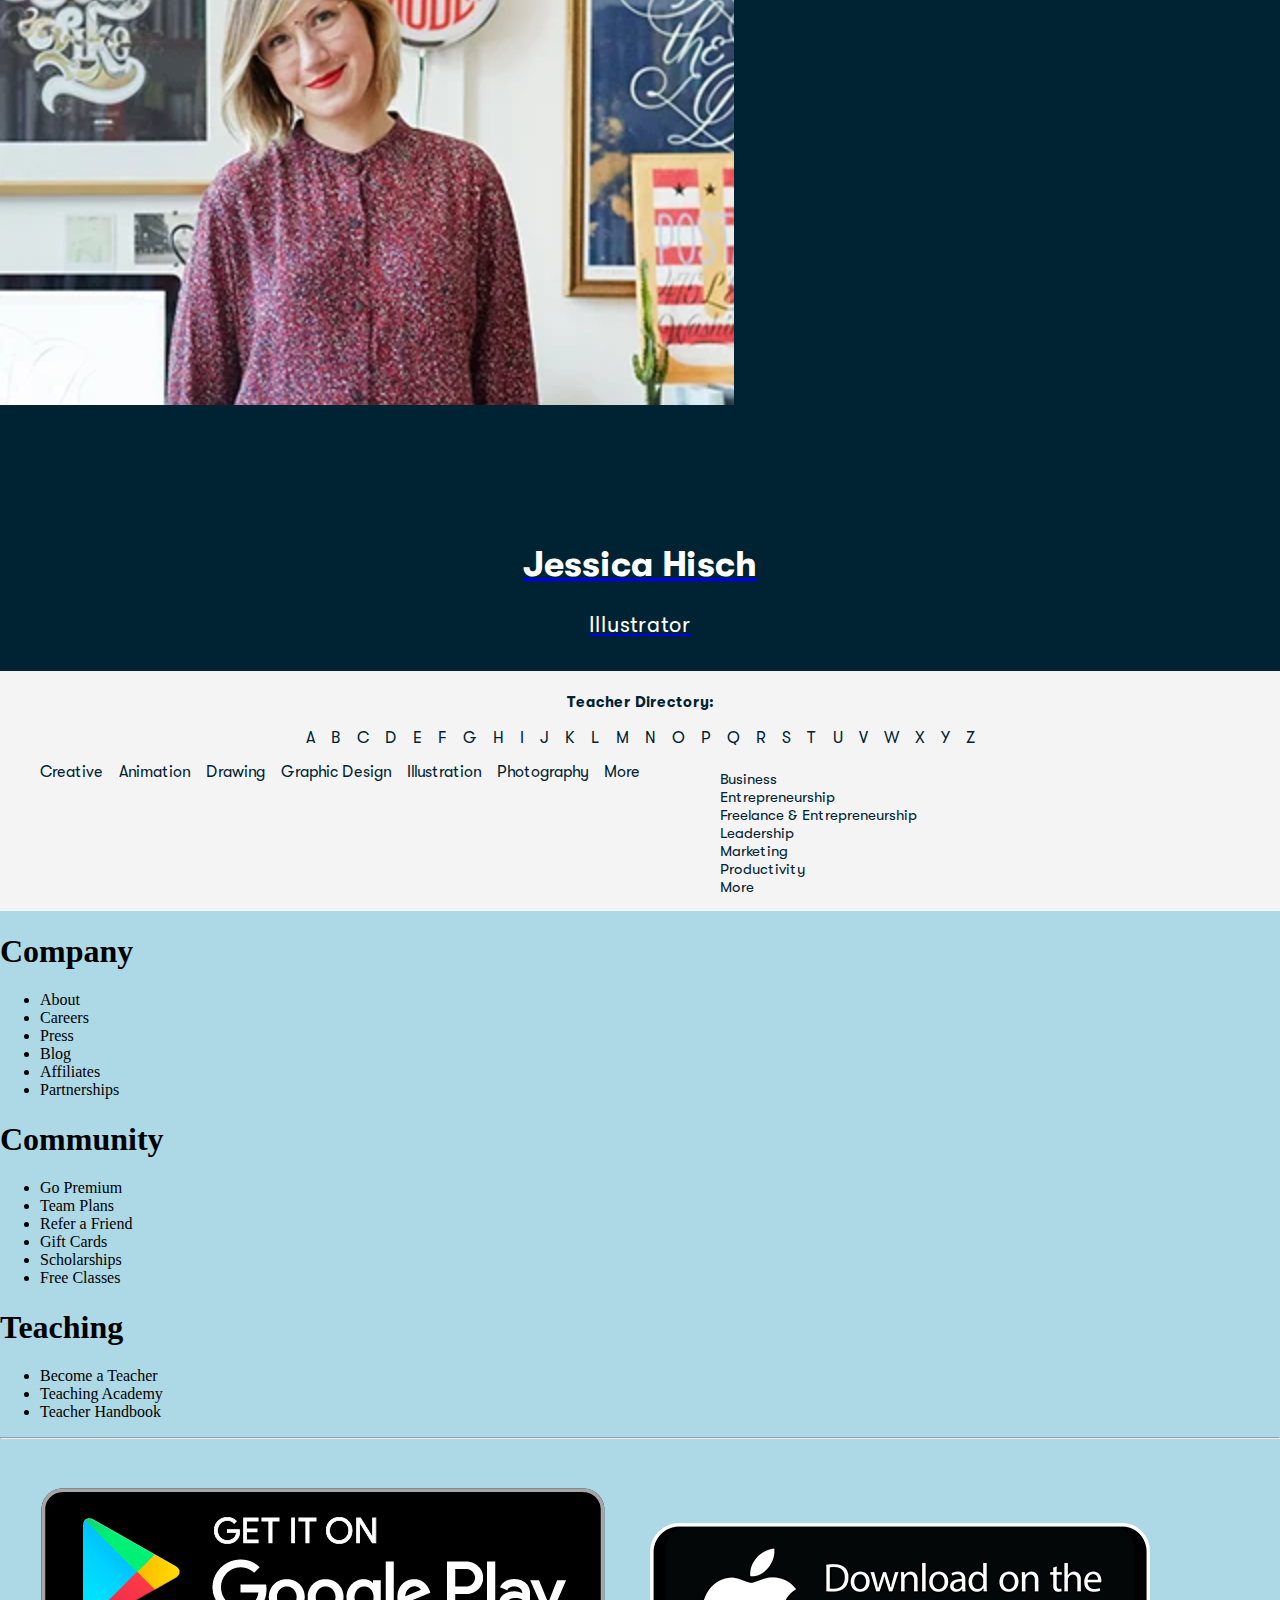
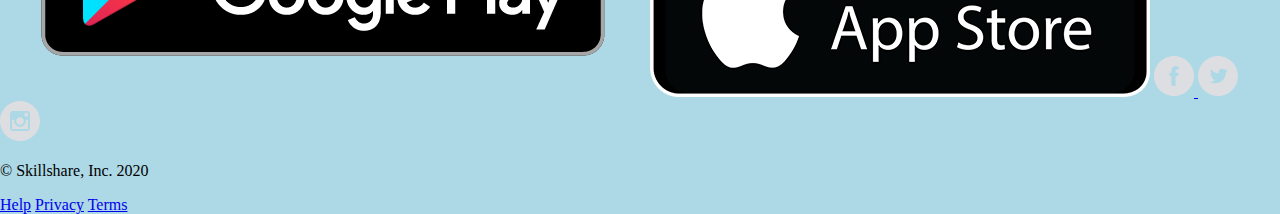
==== commit a8788231: "Add files via upload" ====
--- a/index.html
+++ b/index.html
@@ -116,6 +116,7 @@
           Browse Classes
         </a>
       </section>
+
       <section>
         <h1>Classes Taught by Real Creators</h1>
         <hr />
@@ -123,15 +124,161 @@
           Skillshare teachers are icons, experts, and industry rock stars
           excited to share their experience, wisdom, and trusted tools with you.
         </p>
-        <div>
+        <article class="card__classcreator">
           <a href="https://www.skillshare.com/user/jessicahische">
             <img
               src="images/fotojessicahisch.png"
               alt="Photo of Jessica Hisch"
             />
+            <h1>Jessica Hisch</h1>
+            <p>Illustrator</p>
           </a>
-          <h1>Jessica Hisch</h1>
-          <p>Illustrator</p>
+        </article>
+      </section>
+
+      <section>
+        <h1>Teacher Directory:</h1>
+        <ul>
+          <li>
+            <a href="https://www.skillshare.com/teacher-directory/A">A</a>
+          </li>
+          <li>
+            <a href="https://www.skillshare.com/teacher-directory/A">B</a>
+          </li>
+          <li>
+            <a href="https://www.skillshare.com/teacher-directory/A">C</a>
+          </li>
+          <li>
+            <a href="https://www.skillshare.com/teacher-directory/A">D</a>
+          </li>
+          <li>
+            <a href="https://www.skillshare.com/teacher-directory/A">E</a>
+          </li>
+          <li>
+            <a href="https://www.skillshare.com/teacher-directory/A">F</a>
+          </li>
+          <li>
+            <a href="https://www.skillshare.com/teacher-directory/A">G</a>
+          </li>
+          <li>
+            <a href="https://www.skillshare.com/teacher-directory/A">H</a>
+          </li>
+          <li>
+            <a href="https://www.skillshare.com/teacher-directory/A">I</a>
+          </li>
+          <li>
+            <a href="https://www.skillshare.com/teacher-directory/A">J</a>
+          </li>
+          <li>
+            <a href="https://www.skillshare.com/teacher-directory/A">K</a>
+          </li>
+          <li>
+            <a href="https://www.skillshare.com/teacher-directory/A">L</a>
+          </li>
+          <li>
+            <a href="https://www.skillshare.com/teacher-directory/A">M</a>
+          </li>
+          <li>
+            <a href="https://www.skillshare.com/teacher-directory/A">N</a>
+          </li>
+          <li>
+            <a href="https://www.skillshare.com/teacher-directory/A">O</a>
+          </li>
+          <li>
+            <a href="https://www.skillshare.com/teacher-directory/A">P</a>
+          </li>
+          <li>
+            <a href="https://www.skillshare.com/teacher-directory/A">Q</a>
+          </li>
+          <li>
+            <a href="https://www.skillshare.com/teacher-directory/A">R</a>
+          </li>
+          <li>
+            <a href="https://www.skillshare.com/teacher-directory/A">S</a>
+          </li>
+          <li>
+            <a href="https://www.skillshare.com/teacher-directory/A">T</a>
+          </li>
+          <li>
+            <a href="https://www.skillshare.com/teacher-directory/A">U</a>
+          </li>
+          <li>
+            <a href="https://www.skillshare.com/teacher-directory/A">V</a>
+          </li>
+          <li>
+            <a href="https://www.skillshare.com/teacher-directory/A">W</a>
+          </li>
+          <li>
+            <a href="https://www.skillshare.com/teacher-directory/A">X</a>
+          </li>
+          <li>
+            <a href="https://www.skillshare.com/teacher-directory/A">Y</a>
+          </li>
+          <li>
+            <a href="https://www.skillshare.com/teacher-directory/A">Z</a>
+          </li>
+        </ul>
+        <div>
+          <ul>
+            <li>
+              <a href="https://www.skillshare.com/browse/creative">Creative</a>
+            </li>
+            <li>
+              <a href="https://www.skillshare.com/browse/creative">Animation</a>
+            </li>
+            <li>
+              <a href="https://www.skillshare.com/browse/creative">Drawing</a>
+            </li>
+            <li>
+              <a href="https://www.skillshare.com/browse/creative"
+                >Graphic Design</a
+              >
+            </li>
+            <li>
+              <a href="https://www.skillshare.com/browse/creative"
+                >Illustration</a
+              >
+            </li>
+            <li>
+              <a href="https://www.skillshare.com/browse/creative"
+                >Photography</a
+              >
+            </li>
+            <li>
+              <a href="https://www.skillshare.com/browse/creative">More</a>
+            </li>
+          </ul>
+          <ul>
+            <li>
+              <a href="https://www.skillshare.com/browse/business">Business</a>
+            </li>
+            <li>
+              <a href="https://www.skillshare.com/browse/business"
+                >Entrepreneurship</a
+              >
+            </li>
+            <li>
+              <a href="https://www.skillshare.com/browse/business"
+                >Freelance & Entrepreneurship</a
+              >
+            </li>
+            <li>
+              <a href="https://www.skillshare.com/browse/business"
+                >Leadership</a
+              >
+            </li>
+            <li>
+              <a href="https://www.skillshare.com/browse/business">Marketing</a>
+            </li>
+            <li>
+              <a href="https://www.skillshare.com/browse/business"
+                >Productivity</a
+              >
+            </li>
+            <li>
+              <a href="https://www.skillshare.com/browse/business">More</a>
+            </li>
+          </ul>
         </div>
       </section>
     </main>
--- a/styles/style.css
+++ b/styles/style.css
@@ -324,6 +324,79 @@
   padding: 10px 20px;
   border-radius: 5px;
 }
+
+section:nth-of-type(5) {
+  background-color: #002333;
+}
+
+section:nth-of-type(5) h1 {
+  text-align: center;
+  color: white;
+  font-size: 36px;
+  line-height: 44px;
+  font-family: "GTWalsheim", sans-serif;
+  font-weight: 600;
+  padding-top: 6.875rem;
+}
+
+section:nth-of-type(5) hr {
+  height: 8px;
+  width: 100px;
+  background-color: #00ff84;
+  border-radius: 8px;
+  margin: 32px auto;
+  border: none;
+}
+
+section:nth-of-type(5) p {
+  color: white;
+  font-family: "GTWalsheim", sans-serif;
+  font-size: 22px;
+  line-height: 28px;
+  text-align: center;
+  padding: 0 1rem 2rem 1rem;
+}
+
+section:nth-of-type(6) h1 {
+  font-size: 15px;
+  font-family: "GTWalsheim", sans-serif;
+  color: #002333;
+  font-weight: 600;
+  text-align: center;
+}
+section:nth-of-type(6) ul {
+  list-style: none;
+}
+
+section:nth-of-type(6) ul:first-of-type {
+  display: flex;
+  flex-wrap: wrap;
+  justify-content: center;
+  padding: 0;
+  margin: 0 1rem;
+  font-family: "GTWalsheim", sans-serif;
+  padding-left: 1rem;
+  padding-right: 1rem;
+}
+
+section:nth-of-type(6) ul:first-of-type li {
+  padding: 0.5rem;
+}
+
+section:nth-of-type(6) a {
+  text-decoration: none;
+  color: #002333;
+}
+
+section:nth-of-type(6) div {
+  display: flex;
+}
+
+section:nth-of-type(6) ul:nth-of-type(2) {
+  font-size: 15px;
+  font-family: "GTWalsheim", sans-serif;
+}
+
 /* ///////////////////////////// */
 /* Skillshareclass.html pagina styling*/
 /* ///////////////////////////// */
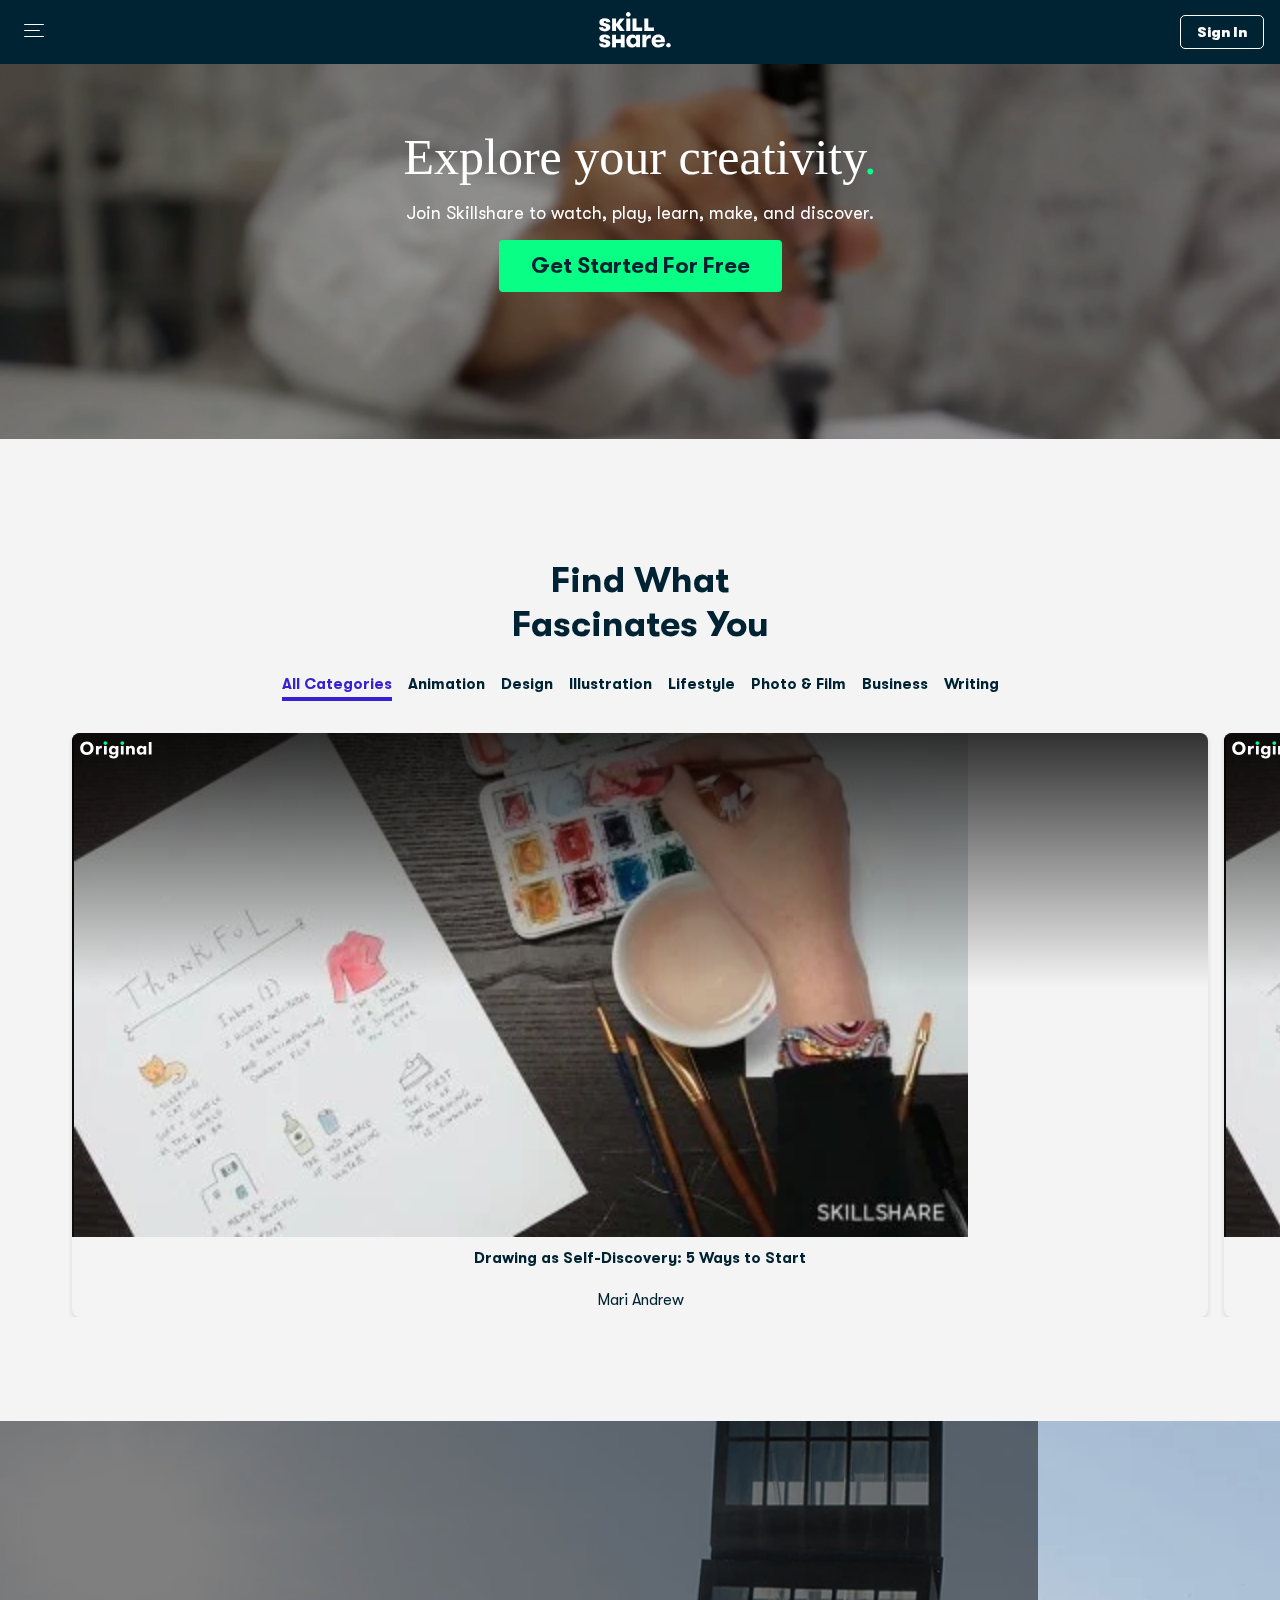
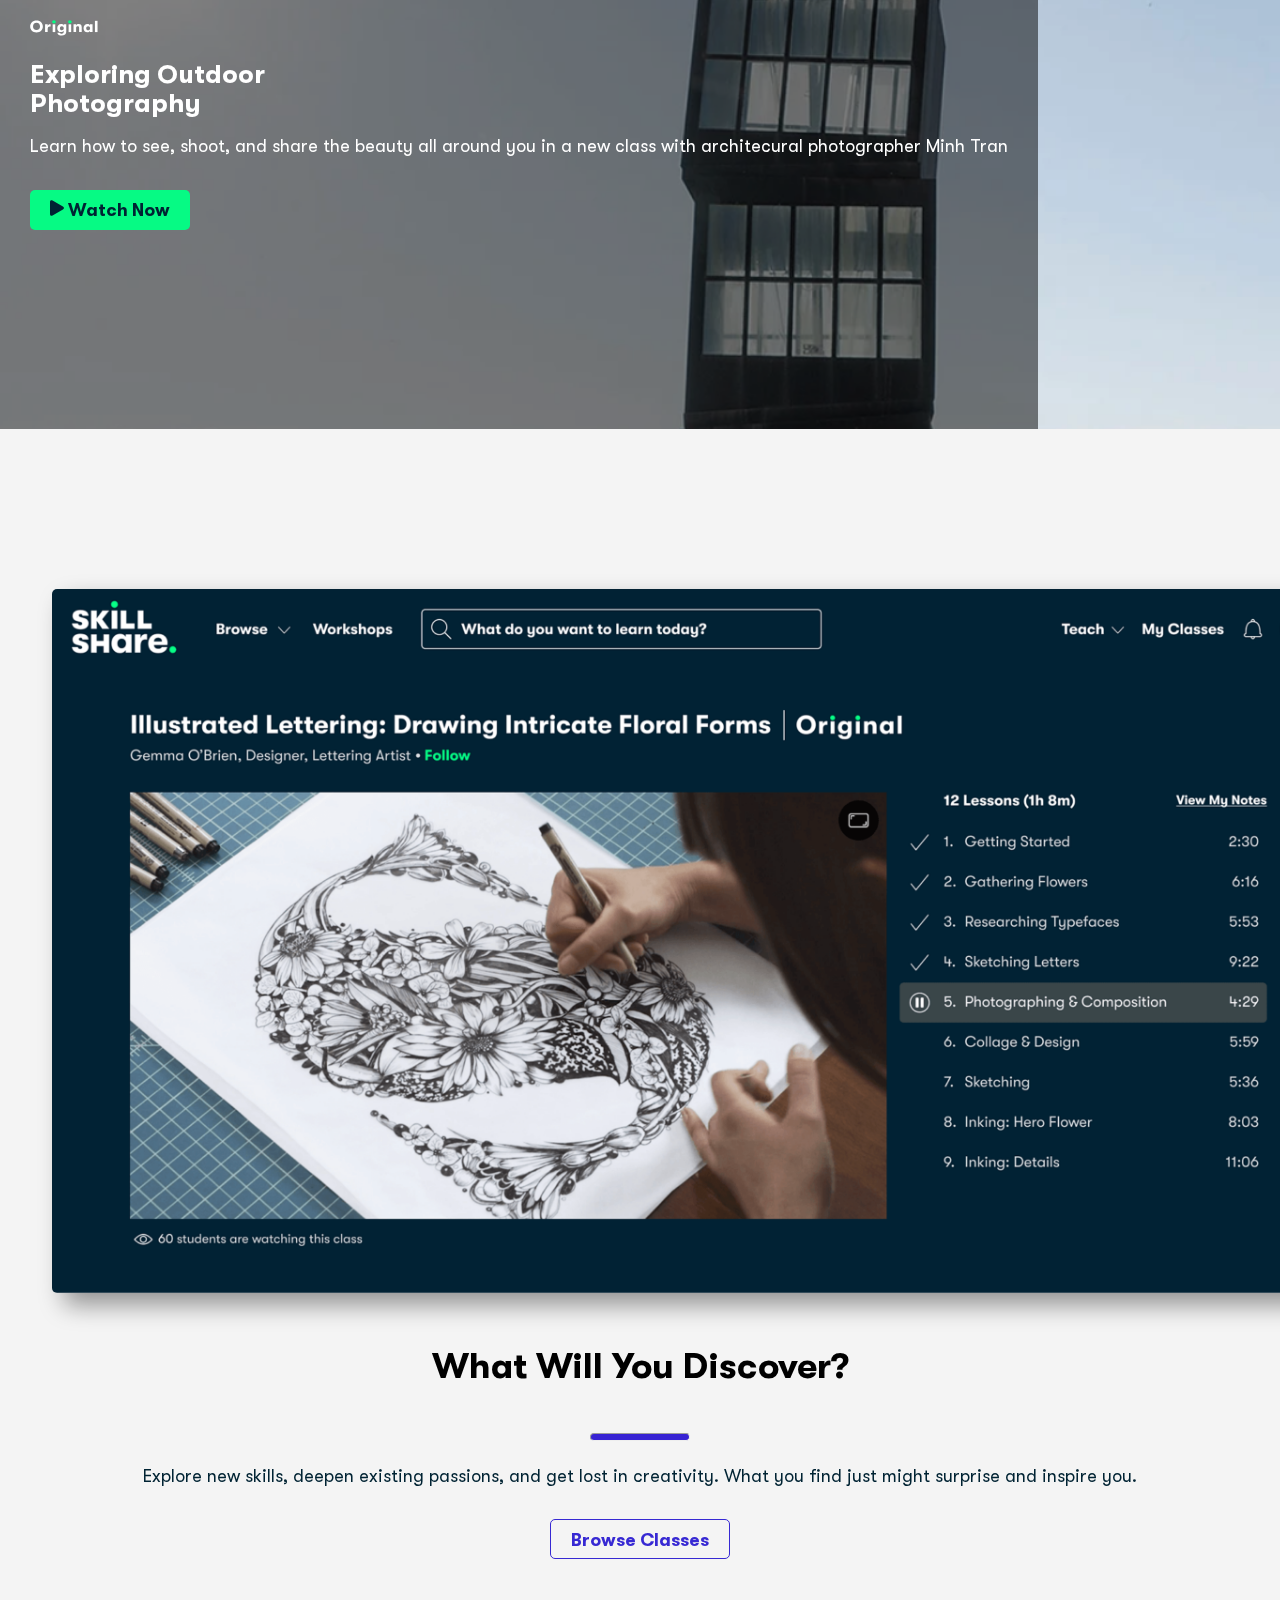
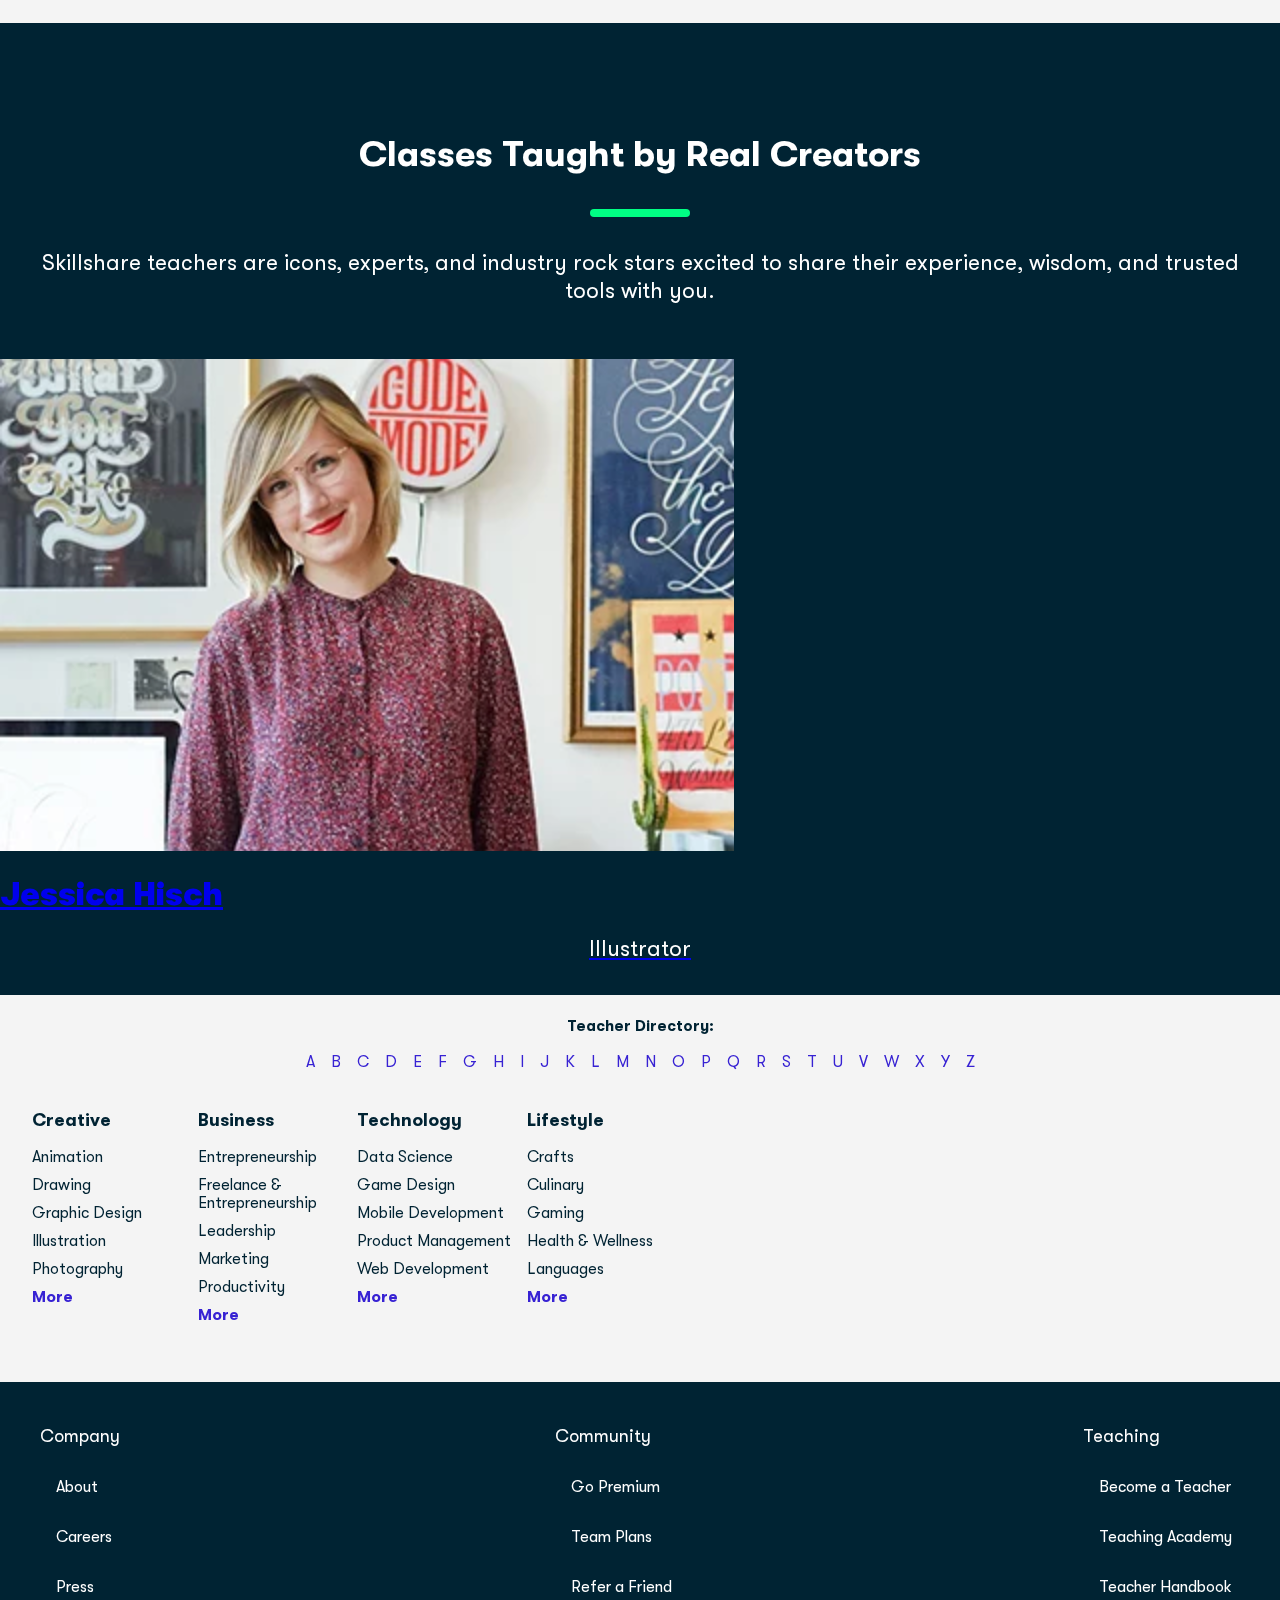
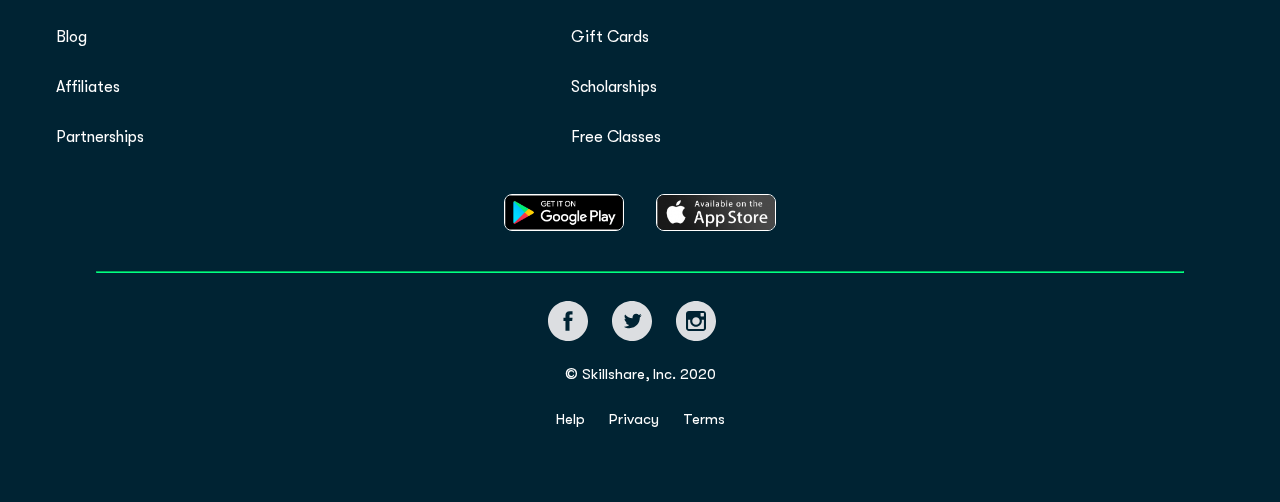
==== commit 8a31768c: "Add files via upload" ====
--- a/index.html
+++ b/index.html
@@ -11,15 +11,16 @@
   </head>
 
   <body>
-    <script src="scripts/script.js"></script>
     <header>
       <nav>
-        <img src="images/hamburgericon.svg" alt="hamburger menu icon" />
+        <button class="hamburgericon" type="button">
+          <img src="images/hamburgericon.svg" alt="hamburger menu icon" />
+        </button>
         <a href="index.html" title="Skillshare logo">
           <img src="images/logo.svg" alt="Skillshare logo" />
         </a>
         <a
-          class="header__signinbutton"
+          class="header__button"
           href="https://www.skillshare.com/login"
           title="Button to sign in"
           >Sign In
@@ -28,7 +29,16 @@
     </header>
 
     <main>
-      <section>
+      <section class="hamburgermenu-section">
+        <ul>
+          <li>Home</li>
+          <li>Browse</li>
+          <li>Workshops</li>
+          <li>Student Projects</li>
+          <li>Go Premium</li>
+        </ul>
+      </section>
+      <section class="hero-section">
         <div>
           <h1>Explore your creativity<span>.</span></h1>
           <h2>Join Skillshare to watch, play, learn, make, and discover.</h2>
@@ -38,43 +48,83 @@
         </div>
       </section>
 
-      <section>
-        <h1>Find What <br />Fascinates You</h1>
-        <ul>
-          <li>
+      <section class="fascinates-section">
+        <h1 class="title__h1">Find What <br />Fascinates You</h1>
+        <ul class="categories-list">
+          <li class="active">
             <a href="https://wwww.skillshare.com">
-              <span>All Categories</span>
+              All Categories
             </a>
           </li>
-          <li>Animation</li>
-          <li>Design</li>
-          <li>Illustration</li>
-          <li>Lifestyle</li>
-          <li>Photo & Film</li>
-          <li>Business</li>
-          <li>Writing</li>
+          <li>
+            <a href="https://www.skillshare.com/animation"> Animation</a>
+          </li>
+          <li>
+            <a href="https://wwww.skillshare.com/design">Design</a>
+          </li>
+          <li>
+            <a href="https://wwww.skillshare.com/illustration">Illustration</a>
+          </li>
+          <li>
+            <a href="https://wwww.skillshare.com/lifestyle">Lifestyle</a>
+          </li>
+          <li>
+            <a href="https://wwww.skillshare.com/photo-film">Photo & Film</a>
+          </li>
+          <li>
+            <a href="https://wwww.skillshare.com/business">Business</a>
+          </li>
+          <li>
+            <a href="https://wwww.skillshare.com/writing">Writing</a>
+          </li>
         </ul>
-        <ul>
-          <article>
-            <a
-              href="https://www.skillshare.com/classes/Drawing-as-Self-Discovery-5-Ways-to-Start/831070146?via=homepage"
-            >
-              <img src="images/original.svg" alt="Original logo" />
-              <img
-                src="images/card1image.png"
-                alt="Drawing as Self-Discovery image"
-              />
-            </a>
-            <p>
-              <!-- Dit moet een H1 worden -->Drawing as Self-Discovery: 5 Ways
-              to Start
-            </p>
-            <p>Mari Andrew</p>
-          </article>
-        </ul>
-      </section>
-
-      <section>
+        <div class="card-list-wrapper">
+          <ul class="card-list">
+            <li>
+              <a href="skillshareclass.html">
+                <article>
+                  <div class="card-list__images">
+                    <img src="images/original.svg" alt="Original logo" />
+                    <img
+                      src="images/card1image.png"
+                      alt="Drawing as Self-Discovery image"
+                    />
+                  </div>
+                  <div class="card-list__content">
+                    <h1>
+                      Drawing as Self-Discovery: 5 Ways to Start
+                    </h1>
+                    <span>Mari Andrew</span>
+                  </div>
+                </article>
+              </a>
+            </li>
+            <li>
+              <a
+                href="https://www.skillshare.com/classes/Drawing-as-Self-Discovery-5-Ways-to-Start/831070146?via=homepage"
+              >
+                <article>
+                  <div class="card-list__images">
+                    <img src="images/original.svg" alt="Original logo" />
+                    <img
+                      src="images/card1image.png"
+                      alt="Drawing as Self-Discovery image"
+                    />
+                  </div>
+                  <div class="card-list__content">
+                    <h1>
+                      Drawing as Self-Discovery: 5 Ways to Start
+                    </h1>
+                    <span>Mari Andrew</span>
+                  </div>
+                </article>
+              </a>
+            </li>
+          </ul>
+        </div>
+      </section>
+
+      <section class="explore-section">
         <div>
           <img src="images/original.svg" alt="original logo" />
           <a
@@ -99,26 +149,30 @@
         </div>
       </section>
 
-      <section>
+      <section class="discover-section">
         <img
           src="images/discoverimage.png"
           alt="Image of Skillshare class with video list"
         />
-        <h1>What Will You Discover?</h1>
-        <hr />
-        <p>
-          Explore new skills, deepen existing passions, and get lost in
-          creativity. What you find just might surprise and inspire you.
-        </p>
-        <a
-          href="https://www.skillshare.com/browse?via=homepage&sort=rating&time=all"
-        >
-          Browse Classes
-        </a>
-      </section>
-
-      <section>
-        <h1>Classes Taught by Real Creators</h1>
+        <div>
+          <h1 class="title__h1">What Will You Discover?</h1>
+          <hr />
+          <p>
+            Explore new skills, deepen existing passions, and get lost in
+            creativity. What you find just might surprise and inspire you.
+          </p>
+          <a
+            href="https://www.skillshare.com/browse?via=homepage&sort=rating&time=all"
+          >
+            Browse Classes
+          </a>
+        </div>
+      </section>
+
+      <section class="creators-section">
+        <h1 class="title__h1 title__h1--white">
+          Classes Taught by Real Creators
+        </h1>
         <hr />
         <p>
           Skillshare teachers are icons, experts, and industry rock stars
@@ -136,9 +190,9 @@
         </article>
       </section>
 
-      <section>
+      <section class="teacherdirectory-section">
         <h1>Teacher Directory:</h1>
-        <ul>
+        <ul class="alphabet">
           <li>
             <a href="https://www.skillshare.com/teacher-directory/A">A</a>
           </li>
@@ -218,10 +272,12 @@
             <a href="https://www.skillshare.com/teacher-directory/A">Z</a>
           </li>
         </ul>
-        <div>
-          <ul>
-            <li>
-              <a href="https://www.skillshare.com/browse/creative">Creative</a>
+        <div class="wrapper__categories">
+          <ul class="list__creative">
+            <li>
+              <a href="https://www.skillshare.com/browse/creative"
+                ><h2 class="title__h2">Creative</h2></a
+              >
             </li>
             <li>
               <a href="https://www.skillshare.com/browse/creative">Animation</a>
@@ -245,12 +301,16 @@
               >
             </li>
             <li>
-              <a href="https://www.skillshare.com/browse/creative">More</a>
-            </li>
-          </ul>
-          <ul>
-            <li>
-              <a href="https://www.skillshare.com/browse/business">Business</a>
+              <a href="https://www.skillshare.com/browse/creative"
+                ><span>More</span></a
+              >
+            </li>
+          </ul>
+          <ul class="list__business">
+            <li>
+              <a href="https://www.skillshare.com/browse/business"
+                ><h2 class="title__h2">Business</h2></a
+              >
             </li>
             <li>
               <a href="https://www.skillshare.com/browse/business"
@@ -259,7 +319,7 @@
             </li>
             <li>
               <a href="https://www.skillshare.com/browse/business"
-                >Freelance & Entrepreneurship</a
+                >Freelance & <br />Entrepreneurship</a
               >
             </li>
             <li>
@@ -276,7 +336,75 @@
               >
             </li>
             <li>
-              <a href="https://www.skillshare.com/browse/business">More</a>
+              <a href="https://www.skillshare.com/browse/business"
+                ><span>More</span></a
+              >
+            </li>
+          </ul>
+          <ul class="list__technology">
+            <li>
+              <a href="https://www.skillshare.com/browse/business"
+                ><h2 class="title__h2">Technology</h2></a
+              >
+            </li>
+            <li>
+              <a href="https://www.skillshare.com/browse/business"
+                >Data Science</a
+              >
+            </li>
+            <li>
+              <a href="https://www.skillshare.com/browse/business"
+                >Game Design</a
+              >
+            </li>
+            <li>
+              <a href="https://www.skillshare.com/browse/business"
+                >Mobile Development</a
+              >
+            </li>
+            <li>
+              <a href="https://www.skillshare.com/browse/business"
+                >Product Management</a
+              >
+            </li>
+            <li>
+              <a href="https://www.skillshare.com/browse/business"
+                >Web Development</a
+              >
+            </li>
+            <li>
+              <a href="https://www.skillshare.com/browse/business"
+                ><span>More</span></a
+              >
+            </li>
+          </ul>
+          <ul class="list__lifestyle">
+            <li>
+              <a href="https://www.skillshare.com/browse/business"
+                ><h2 class="title__h2">Lifestyle</h2></a
+              >
+            </li>
+            <li>
+              <a href="https://www.skillshare.com/browse/business">Crafts</a>
+            </li>
+            <li>
+              <a href="https://www.skillshare.com/browse/business">Culinary</a>
+            </li>
+            <li>
+              <a href="https://www.skillshare.com/browse/business">Gaming</a>
+            </li>
+            <li>
+              <a href="https://www.skillshare.com/browse/business"
+                >Health & Wellness</a
+              >
+            </li>
+            <li>
+              <a href="https://www.skillshare.com/browse/business">Languages</a>
+            </li>
+            <li>
+              <a href="https://www.skillshare.com/browse/business"
+                ><span>More</span></a
+              >
             </li>
           </ul>
         </div>
@@ -284,49 +412,78 @@
     </main>
 
     <footer>
-      <h1>Company</h1>
-      <ul>
-        <li>About</li>
-        <li>Careers</li>
-        <li>Press</li>
-        <li>Blog</li>
-        <li>Affiliates</li>
-        <li>Partnerships</li>
-      </ul>
-      <h1>Community</h1>
-      <ul>
-        <li>Go Premium</li>
-        <li>Team Plans</li>
-        <li>Refer a Friend</li>
-        <li>Gift Cards</li>
-        <li>Scholarships</li>
-        <li>Free Classes</li>
-      </ul>
-      <h1>Teaching</h1>
-      <ul>
-        <li>Become a Teacher</li>
-        <li>Teaching Academy</li>
-        <li>Teacher Handbook</li>
-      </ul>
+      <div class="wrapper__footer">
+        <div>
+          <h1 class="title__footer">Company</h1>
+          <ul class="list__company">
+            <li>About</li>
+            <li>Careers</li>
+            <li>Press</li>
+            <li>Blog</li>
+            <li>Affiliates</li>
+            <li>Partnerships</li>
+          </ul>
+        </div>
+        <div>
+          <h1 class="title__footer">Community</h1>
+          <ul class="list__community">
+            <li>Go Premium</li>
+            <li>Team Plans</li>
+            <li>Refer a Friend</li>
+            <li>Gift Cards</li>
+            <li>Scholarships</li>
+            <li>Free Classes</li>
+          </ul>
+        </div>
+        <div>
+          <h1 class="title__footer">Teaching</h1>
+          <ul class="list__teaching">
+            <li>Become a Teacher</li>
+            <li>Teaching Academy</li>
+            <li>Teacher Handbook</li>
+          </ul>
+        </div>
+      </div>
+      <div class="wrapper__images">
+        <img
+          src="images/googleplay.png"
+          alt="Download button to Google Playstore"
+        />
+        <img src="images/applestore.png" alt="Download button to Apple Store" />
+      </div>
       <hr />
-      <img
-        src="images/googleplay.png"
-        alt="Download button to Google Playstore"
-      />
-      <img src="images/applestore.jpg" alt="Download button to Apple Store" />
-      <a href="https://www.facebook.com/skillshare">
-        <img src="images/facebookicon.svg" alt="Facebook Icon" />
-      </a>
-      <a href="https://twitter.com/skillshare">
-        <img src="images/twittericon.svg" alt="Twitter Icon" />
-      </a>
-      <a href="https://www.instagram.com/skillshare/">
-        <img src="images/instagramicon.svg" alt="Instagram Icon" />
-      </a>
-      <p>© Skillshare, Inc. 2020</p>
-      <a href="https://help.skillshare.com/hc/en-us">Help</a>
-      <a href="https://www.skillshare.com/privacy">Privacy</a>
-      <a href="https://www.skillshare.com/terms">Terms</a>
+      <div class="wrapper__lastfooteritems">
+        <ul class="wrapper__socials">
+          <li>
+            <a href="https://www.facebook.com/skillshare">
+              <img src="images/facebookicon.svg" alt="Facebook Icon" />
+            </a>
+          </li>
+          <li>
+            <a href="https://twitter.com/skillshare">
+              <img src="images/twittericon.svg" alt="Twitter Icon" />
+            </a>
+          </li>
+          <li>
+            <a href="https://www.instagram.com/skillshare/">
+              <img src="images/instagramicon.svg" alt="Instagram Icon" />
+            </a>
+          </li>
+        </ul>
+        <p>© Skillshare, Inc. 2020</p>
+        <ul class="wrapper__lastfooteritems--links">
+          <li>
+            <a href="https://help.skillshare.com/hc/en-us">Help</a>
+          </li>
+          <li>
+            <a href="https://www.skillshare.com/privacy">Privacy</a>
+          </li>
+          <li>
+            <a href="https://www.skillshare.com/terms">Terms</a>
+          </li>
+        </ul>
+      </div>
     </footer>
+    <script src="scripts/script.js"></script>
   </body>
 </html>
--- a/styles/style.css
+++ b/styles/style.css
@@ -1,15 +1,3 @@
-/* CSS Document */
-*,
-*::after,
-*::before {
-  box-sizing: border-box;
-}
-
-body {
-  background-color: lightblue;
-  margin: 0;
-}
-
 @font-face {
   font-family: "GTWalsheim";
   src: url("../fonts/GTWalsheimPro-Regular.ttf") format("ttf"),
@@ -41,6 +29,20 @@
   font-weight: 400;
 }
 
+*,
+*::after,
+*::before {
+  box-sizing: border-box;
+}
+
+html {
+  font-family: "GTWalsheim", sans-serif;
+}
+
+body {
+  margin: 0;
+}
+
 /* The main background color */
 main {
   background-color: #f4f4f4;
@@ -49,6 +51,27 @@
 /* Every image will have the same width as it's container*/
 img {
   max-width: 100%;
+}
+
+/* Styling for h1 elements */
+.title__h1 {
+  font-size: 2.25rem;
+  font-weight: 600;
+  text-align: center;
+  margin-bottom: 1.25rem;
+  margin-top: 0;
+  line-height: 2.75rem;
+}
+
+/* Styling for h2 elements */
+.title__h2 {
+  font-size: 1.125rem;
+  font-weight: 600;
+}
+
+.title__footer {
+  font-size: 1.125rem;
+  font-weight: 500;
 }
 
 /*/////////////////////////*/
@@ -64,6 +87,11 @@
   justify-content: space-between;
   align-items: center;
   padding: 1rem;
+}
+
+nav button {
+  background: none;
+  border: none;
 }
 
 /* Magnifier icon in header */
@@ -80,15 +108,14 @@
 
 /* Modifier logo for Skillshareclass.html page. This one has a margin-left: 0;
 otherwise the magnifying glass will push it aside */
-.header__logomodifier {
+.header--logomodifier {
   margin-left: 0;
 }
 
 /* link of sign in button in the header */
-.header__signinbutton {
-  text-decoration: none;
-  color: white;
-  font-family: "GTWalsheim", sans-serif;
+.header__button {
+  text-decoration: none;
+  color: white;
   font-weight: 700;
   font-size: 14px;
   border: 1px solid white;
@@ -97,33 +124,57 @@
 }
 
 /* Modifier of Sign Up button in header */
-.header__greensignupbutton {
+.header__button--green {
   background-color: #06fa84;
   color: black;
-  text-decoration: none;
-  font-family: "GTWalsheim", sans-serif;
   font-weight: 600;
   font-size: 15px;
-  padding: 0.5rem 1rem;
-  border-radius: 5px;
+  border: none;
 }
 
 /*/////////////////////////*/
 /* MAIN */
 /*/////////////////////////*/
 
-/* First section -> Hero */
-section:first-of-type {
+/* Extendable Hamburgermenu */
+.hamburgermenu-section {
+  padding-bottom: 22.625rem;
+  padding-top: 1rem;
+  width: 100%;
+  font-weight: 600;
+  background-color: white;
+  left: 0;
+  right: 0;
+  z-index: -1;
+  position: fixed;
+  transform: translateY(-100%);
+}
+
+.hamburgermenu-section.showmenu {
+  transform: translateY(0%);
+}
+
+.hamburgermenu-section ul {
+  list-style: none;
+}
+
+.hamburgermenu-section li {
+  padding: 0.75rem 0 1rem;
+  margin-left: -1.5rem;
+  border-bottom: 0.0625rem solid #dcdee1;
+}
+
+/* Section -> Hero */
+.hero-section {
   background-image: url("../images/headerimage.png");
   background-size: cover;
   height: 375px;
-  position: relative;
 }
 
 /* Overlay on top of the first section to make the hero more readable and to
 align items in the middle*/
-section:first-of-type div {
-  background: rgba(0, 0, 0, 0.4);
+.hero-section div {
+  background-color: rgba(0, 0, 0, 0.4);
   height: 100%;
   display: flex;
   flex-direction: column;
@@ -133,111 +184,158 @@
 }
 
 /* Header in the first section*/
-section:first-of-type h1 {
-  color: white;
-  margin: 0;
-  font-family: "Cormorant";
+.hero-section h1 {
+  color: white;
+  margin: 0;
+  font-family: "Cormorant", serif;
   font-weight: 400;
-  font-size: 50px;
+  font-size: 3.125rem;
   margin-top: 2rem;
 }
 
-section:first-of-type span {
+.hero-section span {
   color: #08fe84;
 }
 
 /* Second header in the first section */
-section:first-of-type h2 {
-  font-family: "GTWalsheim", sans-serif;
+.hero-section h2 {
   font-weight: 500;
-  font-size: 18px;
+  font-size: 1.125rem;
   color: white;
   line-height: 1.5rem;
   padding: 0 1.5rem;
 }
 
 /* Green button to get started for free in the first section */
-section:first-of-type a {
-  font-size: 22px;
+.hero-section a {
+  font-size: 1.375rem;
   background-color: #08fe84;
   text-decoration: none;
-  color: black;
-  font-family: "GTWalsheim", sans-serif;
-  font-weight: 600;
-  text-align: center;
-  height: 52px;
-  line-height: 50px;
-  border-radius: 4px;
-  width: 90%;
+  color: #002333;
+  font-weight: 600;
+  text-align: center;
+  border-radius: 0.25rem;
+  padding: 0.875rem 2rem;
+  line-height: 1.5rem;
+  margin-bottom: 2rem;
 }
 
 /* Second section */
-section:nth-of-type(2) {
+.fascinates-section {
   background-color: #f4f4f4;
-  height: 600px;
   color: #002333;
+  padding: 7.5rem 0 6.5rem;
 }
 
 /* Header in second section */
-section:nth-of-type(2) h1 {
-  font-size: 36px;
-  font-family: "GTWalsheim", sans-serif;
-  font-weight: 600;
-  text-align: center;
-  margin-bottom: 20px;
-  margin-top: 7.5rem;
-  line-height: 44px;
-}
-
-section:nth-of-type(2) ul {
+.categories-list {
   margin: 0;
   padding: 0;
   list-style-type: none;
-  font-size: 15px;
-  font-family: "GTWalsheim", sans-serif;
+  font-size: 0.9375rem;
   font-weight: 600;
   display: flex;
   flex-wrap: wrap;
   justify-content: center;
-  margin: 0 2rem 2rem 2rem;
-}
-
-section:nth-of-type(2) li {
+  margin: 0 2rem 2rem;
+}
+
+.categories-list li {
   padding: 0.5rem;
 }
 
-section:nth-of-type(2) a {
-  text-decoration: none;
-}
-
-section:nth-of-type(2) ul span {
+.categories-list a {
+  text-decoration: none;
+  color: #002333;
+}
+
+.categories-list li.active a {
   color: #3722d3;
-  border-bottom: 4px solid #3722d3;
-  padding-bottom: 4px;
-}
-
-section:nth-of-type(2) article {
+  border-bottom: 0.25rem solid #3722d3;
+  padding-bottom: 0.25rem;
+}
+
+.card-list-wrapper {
+  padding: 0 4rem;
+  overflow: hidden;
+}
+
+.card-list {
+  display: flex;
+  flex-wrap: nowrap;
+  list-style: none;
+  margin: 0;
+  padding: 0;
+}
+
+.card-list li {
+  flex-shrink: 0;
+  flex-grow: 0;
+  flex-basis: 100%;
+  padding: 0 0.5rem;
+}
+
+.card-list article {
   position: relative;
-}
-
-section:nth-of-type(2) article img:first-of-type {
+  box-shadow: 0 2px 4px 0 rgba(184, 184, 184, 0.5);
+  overflow: hidden;
+  border-radius: 0.5rem;
+}
+
+.card-list a {
+  text-decoration: none;
+  color: #002333;
+}
+
+.card-list__images {
+  position: relative;
+}
+
+.card-list__images::before {
+  content: "";
+  position: absolute;
+  top: 0;
+  left: 0;
+  bottom: 0;
+  right: 0;
+  background: linear-gradient(180deg, rgba(0, 0, 0, 0.8) 0%, transparent 50%);
+}
+
+.card-list article img:first-of-type {
   position: absolute;
   left: 0;
   top: 0;
-}
-
-section:nth-of-type(2) article img:nth-of-type(2) {
-}
-
-section:nth-of-type(3) {
+  padding: 0.5rem;
+  width: 5.5rem;
+}
+
+.card-list__content {
+  padding: 0.5rem;
+}
+
+.card-list h1 {
+  font-size: 0.9375rem;
+  text-align: center;
+  margin: 0 0 1.5rem;
+  font-weight: 600;
+}
+
+.card-list span {
+  text-align: center;
+  display: block;
+  text-align: center;
+}
+
+.explore-section {
   background-image: url("../images/banner-item1.png");
-  height: 598px;
+  padding: 30rem 0 8rem;
   background-size: cover;
   position: relative;
-}
-
-section:nth-of-type(3) div {
-  background: linear-gradient(90deg, rgba(0, 0, 0, 0.8) 0%, transparent 100%);
+  background-position: center center;
+}
+
+.explore-section div {
+  background: rgba(0, 0, 0, 0.5);
   height: 100%;
   position: absolute;
   left: 0;
@@ -245,162 +343,382 @@
   display: flex;
   flex-direction: column;
   padding: 1.875rem;
-  align-items: baseline;
-}
-
-section:nth-of-type(3) a:first-of-type {
-  text-decoration: none;
-  color: white;
-  font-family: "GTWalsheim", sans-serif;
-  font-weight: 600;
-  font-size: 26px;
-  margin: 1.5rem 0 1rem 0;
-}
-
-section:nth-of-type(3) p {
-  font-family: "GTWalsheim", sans-serif;
-  font-size: 18px;
-  color: white;
-  line-height: 24px;
-  margin: 0;
-}
-
-section:nth-of-type(3) a:nth-of-type(2) {
+  align-items: flex-start;
+  justify-content: center;
+}
+
+.explore-section div > img {
+  width: 4.25rem;
+}
+
+.explore-section a:first-of-type {
+  text-decoration: none;
+  color: white;
+
+  font-weight: 600;
+  font-size: 1.625rem;
+  margin: 1.5rem 0 1rem;
+}
+
+.explore-section p {
+  font-size: 1.125rem;
+  color: white;
+  line-height: 1.5rem;
+  margin: 0;
+}
+
+.explore-section a:nth-of-type(2) {
   text-decoration: none;
   background-color: #06fa84;
-  padding: 10px 20px;
-  border-radius: 5px;
+  padding: 0.625rem 1.25rem;
+  border-radius: 0.3125rem;
   margin-top: 2rem;
 }
 
-section:nth-of-type(3) span {
+.explore-section span {
   color: #002333;
-  font-family: "GTWalsheim", sans-serif;
-  font-size: 18px;
-  font-weight: 600;
-}
-
-section:nth-of-type(4) img {
-  margin: 6.75rem 0 1rem 3.25rem;
-  box-shadow: 12px 12px 25px rgba(0, 0, 0, 0.4);
-  border-radius: 5px;
-}
-
-section:nth-of-type(4) h1 {
-  font-size: 36px;
-  font-family: "GTWalsheim", sans-serif;
-  font-weight: 600;
-  line-height: 44px;
-  text-align: center;
+  font-size: 1.125rem;
+  font-weight: 600;
+}
+
+.discover-section {
+  overflow: hidden;
+}
+
+.discover-section img {
+  margin: 10rem 0 3rem 3.25rem;
+  box-shadow: 0.75rem 0.75rem 1.5625rem rgba(0, 0, 0, 0.4);
+  border-radius: 0.3125rem;
+}
+
+.discover-section div {
+  display: flex;
+  flex-direction: column;
+  align-items: center;
+  text-align: center;
+}
+
+.discover-section hr {
+  background-color: #3722d3;
+  border-radius: 0.5rem;
+  height: 0.5rem;
+  width: 6.25rem;
+  margin: 1.5rem auto;
+}
+
+.discover-section p {
   color: #002333;
-}
-
-section:nth-of-type(4) hr {
-  background-color: #3722d3;
-  border-radius: 8px;
-  height: 8px;
-  width: 100px;
-  text-align: center;
-  margin: 1.5rem auto;
-}
-
-section:nth-of-type(4) p {
-  font-family: "GTWalsheim", sans-serif;
+  font-size: 1.125rem;
+  line-height: 1.375rem;
+  margin: 0 1rem 0 1rem;
+}
+
+.discover-section a {
+  color: #3729d3;
+  border: 0.0625rem solid #3729d3;
+  text-decoration: none;
+  height: 2.5rem;
+  margin-top: 2rem;
+
+  font-weight: 600;
+  padding: 0.625rem 1.25rem;
+  border-radius: 0.3125rem;
+  margin-bottom: 4rem;
+  font-size: 1.125rem;
+}
+
+.creators-section {
+  background-color: #002333;
+}
+
+.title__h1--white {
+  color: white;
+  padding-top: 6.875rem;
+}
+
+.creators-section hr {
+  height: 0.5rem;
+  width: 6.25rem;
+  background-color: #00ff84;
+  border-radius: 0.5rem;
+  margin: 2rem auto;
+  border: none;
+}
+
+.creators-section p {
+  color: white;
+
+  font-size: 1.375rem;
+  line-height: 1.75rem;
+  text-align: center;
+  padding: 0 1rem 2rem;
+}
+
+/* Teacher Directory with alphabet and categories */
+.teacherdirectory-section h1 {
+  font-size: 0.9375rem;
   color: #002333;
-  text-align: center;
-  font-size: 18px;
-  line-height: 22px;
-  margin: 0 1rem 0 1rem;
-}
-
-section:nth-of-type(4) a {
-  color: #3729d3;
-  border: 1px solid #3729d3;
-  text-decoration: none;
-  height: 40px;
-  margin-top: 2rem;
-  font-family: "GTWalsheim", sans-serif;
-  font-weight: 700;
-  padding: 10px 20px;
-  border-radius: 5px;
-}
-
-section:nth-of-type(5) {
-  background-color: #002333;
-}
-
-section:nth-of-type(5) h1 {
-  text-align: center;
-  color: white;
-  font-size: 36px;
-  line-height: 44px;
-  font-family: "GTWalsheim", sans-serif;
-  font-weight: 600;
-  padding-top: 6.875rem;
-}
-
-section:nth-of-type(5) hr {
-  height: 8px;
-  width: 100px;
-  background-color: #00ff84;
-  border-radius: 8px;
-  margin: 32px auto;
-  border: none;
-}
-
-section:nth-of-type(5) p {
-  color: white;
-  font-family: "GTWalsheim", sans-serif;
-  font-size: 22px;
-  line-height: 28px;
-  text-align: center;
-  padding: 0 1rem 2rem 1rem;
-}
-
-section:nth-of-type(6) h1 {
-  font-size: 15px;
-  font-family: "GTWalsheim", sans-serif;
+  font-weight: 600;
+  text-align: center;
+}
+
+/* Every list has no bullets*/
+.teacherdirectory-section ul {
+  list-style: none;
+}
+
+/* All links */
+.teacherdirectory-section a {
+  text-decoration: none;
   color: #002333;
-  font-weight: 600;
-  text-align: center;
-}
-section:nth-of-type(6) ul {
-  list-style: none;
-}
-
-section:nth-of-type(6) ul:first-of-type {
+}
+
+/* Alphabet links */
+.alphabet {
   display: flex;
   flex-wrap: wrap;
   justify-content: center;
+  padding: 0 1rem;
+  margin: 0 1rem;
+}
+
+.alphabet li {
+  padding: 0.5rem;
+}
+
+/* links in alphabet have a different color (#3722d3) than the other links */
+.alphabet a {
+  text-decoration: none;
+  color: #3722d3;
+}
+
+.wrapper__categories {
+  display: flex;
+  flex-wrap: wrap;
+  margin-left: -0.5rem; /*Dit kan anders*/
+  padding-bottom: 2rem;
+}
+
+.wrapper__categories ul span {
+  color: #3722d3;
+  font-weight: 600;
+}
+
+.wrapper__categories ul li {
+  padding-bottom: 0.625rem;
+}
+
+.wrapper__categories ul h2 {
+  margin-bottom: 0.5rem;
+}
+
+.list__lifestyle {
+  margin-left: -1.5rem;
+}
+
+.list__business {
+  margin-left: 1rem;
+}
+
+/*FOOTER*/
+footer {
+  background-color: #002333;
+  padding-top: 2rem;
+}
+.wrapper__footer {
+  display: flex;
+  flex-wrap: wrap;
+  color: white;
+  padding-left: 2.5rem;
+  justify-content: space-between;
+}
+
+.wrapper__footer h1 {
+  padding-bottom: 1rem;
+}
+
+.wrapper__footer ul {
+  list-style: none;
+  padding: 0 1rem;
+  padding-right: 3rem;
+}
+
+.wrapper__footer ul li {
+  padding-bottom: 2rem;
+}
+
+/*Google Play and Google Appstore images */
+.wrapper__images {
+  display: flex;
+  justify-content: center;
+}
+
+.wrapper__images img {
+  width: 7.5rem;
+  border: 0.0625rem solid white;
+  border-radius: 0.5rem;
+  margin-bottom: 2rem;
+}
+
+.wrapper__images img:first-of-type {
+  margin-right: 2rem;
+}
+
+footer hr {
+  border-color: #00ff84;
+  width: 85%;
+}
+
+.wrapper__socials {
+  display: flex;
+  justify-content: center;
+  list-style: none;
+  margin: 0.5rem 0 0;
   padding: 0;
-  margin: 0 1rem;
-  font-family: "GTWalsheim", sans-serif;
-  padding-left: 1rem;
+}
+
+.wrapper__socials li {
+  padding: 0.25rem;
+}
+
+.wrapper__socials a {
   padding-right: 1rem;
-}
-
-section:nth-of-type(6) ul:first-of-type li {
-  padding: 0.5rem;
-}
-
-section:nth-of-type(6) a {
-  text-decoration: none;
-  color: #002333;
-}
-
-section:nth-of-type(6) div {
-  display: flex;
-}
-
-section:nth-of-type(6) ul:nth-of-type(2) {
-  font-size: 15px;
-  font-family: "GTWalsheim", sans-serif;
+  align-items: center;
+}
+
+.wrapper__lastfooteritems {
+  display: flex;
+  flex-direction: column;
+  align-items: center;
+  color: white;
+  padding-bottom: 3.875rem;
+  margin-top: 1rem;
+  font-size: 0.9375rem;
+}
+
+.wrapper__lastfooteritems a {
+  color: white;
+  text-decoration: none;
+}
+
+.wrapper__lastfooteritems--links {
+  list-style: none;
+  margin: 0;
+  padding: 0;
+  display: flex;
+}
+.wrapper__lastfooteritems--links li {
+  padding: 0.75rem;
 }
 
 /* ///////////////////////////// */
 /* Skillshareclass.html pagina styling*/
 /* ///////////////////////////// */
 
-.skillsharepagina__section1 {
-  background-color: white;
-}
+.video-section {
+  background-color: #002333;
+}
+
+.video-section video {
+  width: 100%;
+}
+
+.wrapper {
+  padding: 1rem 0 1rem 1rem;
+}
+
+.wrapper div {
+  display: flex;
+}
+
+.video-section img {
+  width: 3.5rem;
+}
+
+.video-section h1 {
+  color: white;
+  font-weight: 600;
+  font-size: 1.375rem;
+  margin: 0;
+  padding-bottom: 0.5rem;
+}
+
+.videosection div {
+  display: flex;
+  align-items: center;
+}
+
+.video-section a {
+  text-decoration: none;
+  color: white;
+  font-weight: 500;
+  font-size: 0.9375rem;
+}
+
+.dot {
+  border-radius: 50%;
+  background-color: #dcdee1;
+  height: 0.25rem;
+  width: 0.25rem;
+  margin: 0.5rem 0.3125rem;
+}
+
+.video-section span {
+  font-size: 0.9375rem;
+  font-weight: 600;
+  color: #00ff84;
+}
+
+.classdetails-section {
+  background: white;
+}
+
+.navigation-wrapper {
+  list-style: none;
+  margin: 0;
+  padding: 0;
+  display: flex;
+  flex-wrap: nowrap;
+  align-items: center;
+  padding: 0.5rem 0 0 0rem;
+  overflow-x: scroll;
+}
+
+.navigation-wrapper li {
+  font-weight: 600;
+  padding: 0 1rem;
+}
+
+.playlist-wrapper {
+  background-color: #002333;
+}
+
+.playlist {
+  margin: 0;
+  padding-bottom: 3.125rem;
+  color: white;
+  list-style: none;
+  padding-left: 0;
+}
+
+.playlist > p {
+  padding-left: 4.125rem;
+  padding-top: 2rem;
+}
+
+.wrapper-playlistitem {
+  display: flex;
+  align-items: center;
+  justify-content: space-between;
+  margin: 0 1rem;
+  margin: 0 1.5rem;
+}
+
+.wrapper-imageandtext {
+  display: flex;
+  align-items: center;
+}
+
+.wrapper-imageandtext img {
+  padding-right: 1.375rem;
+}
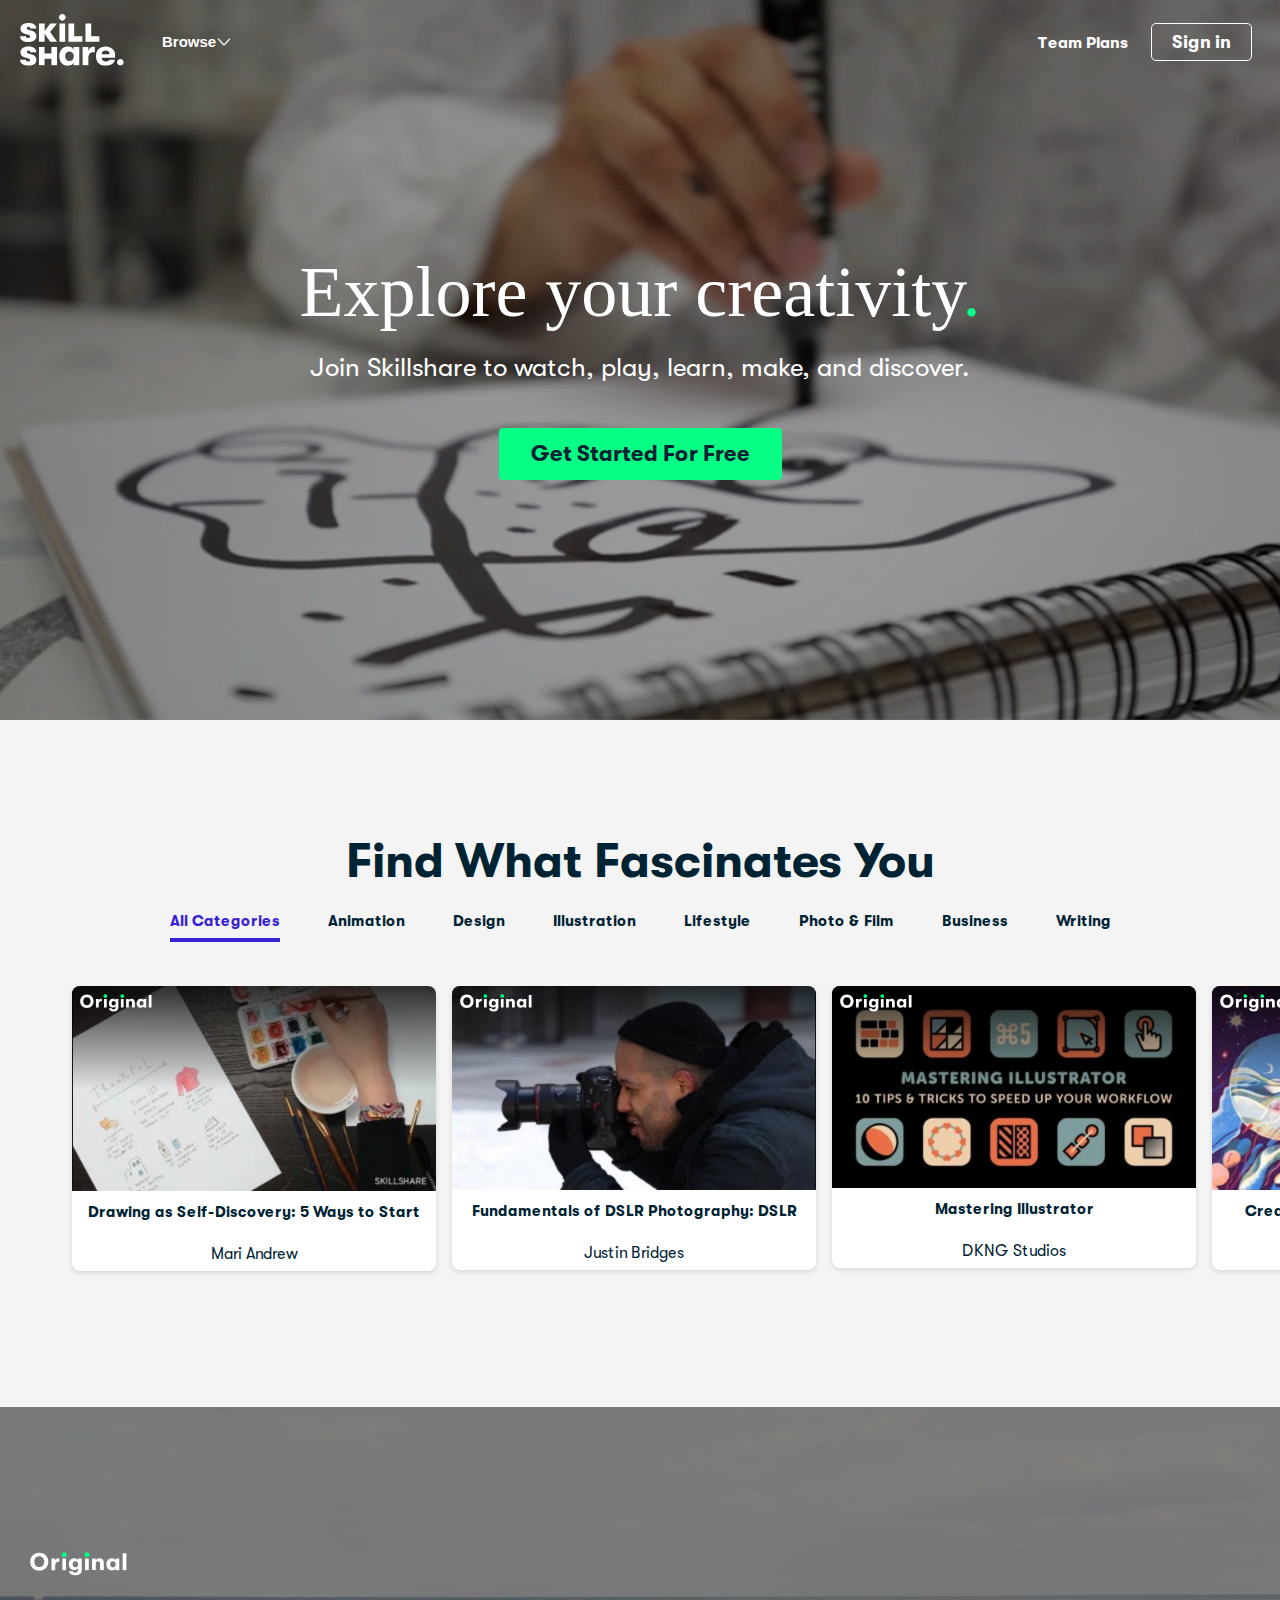
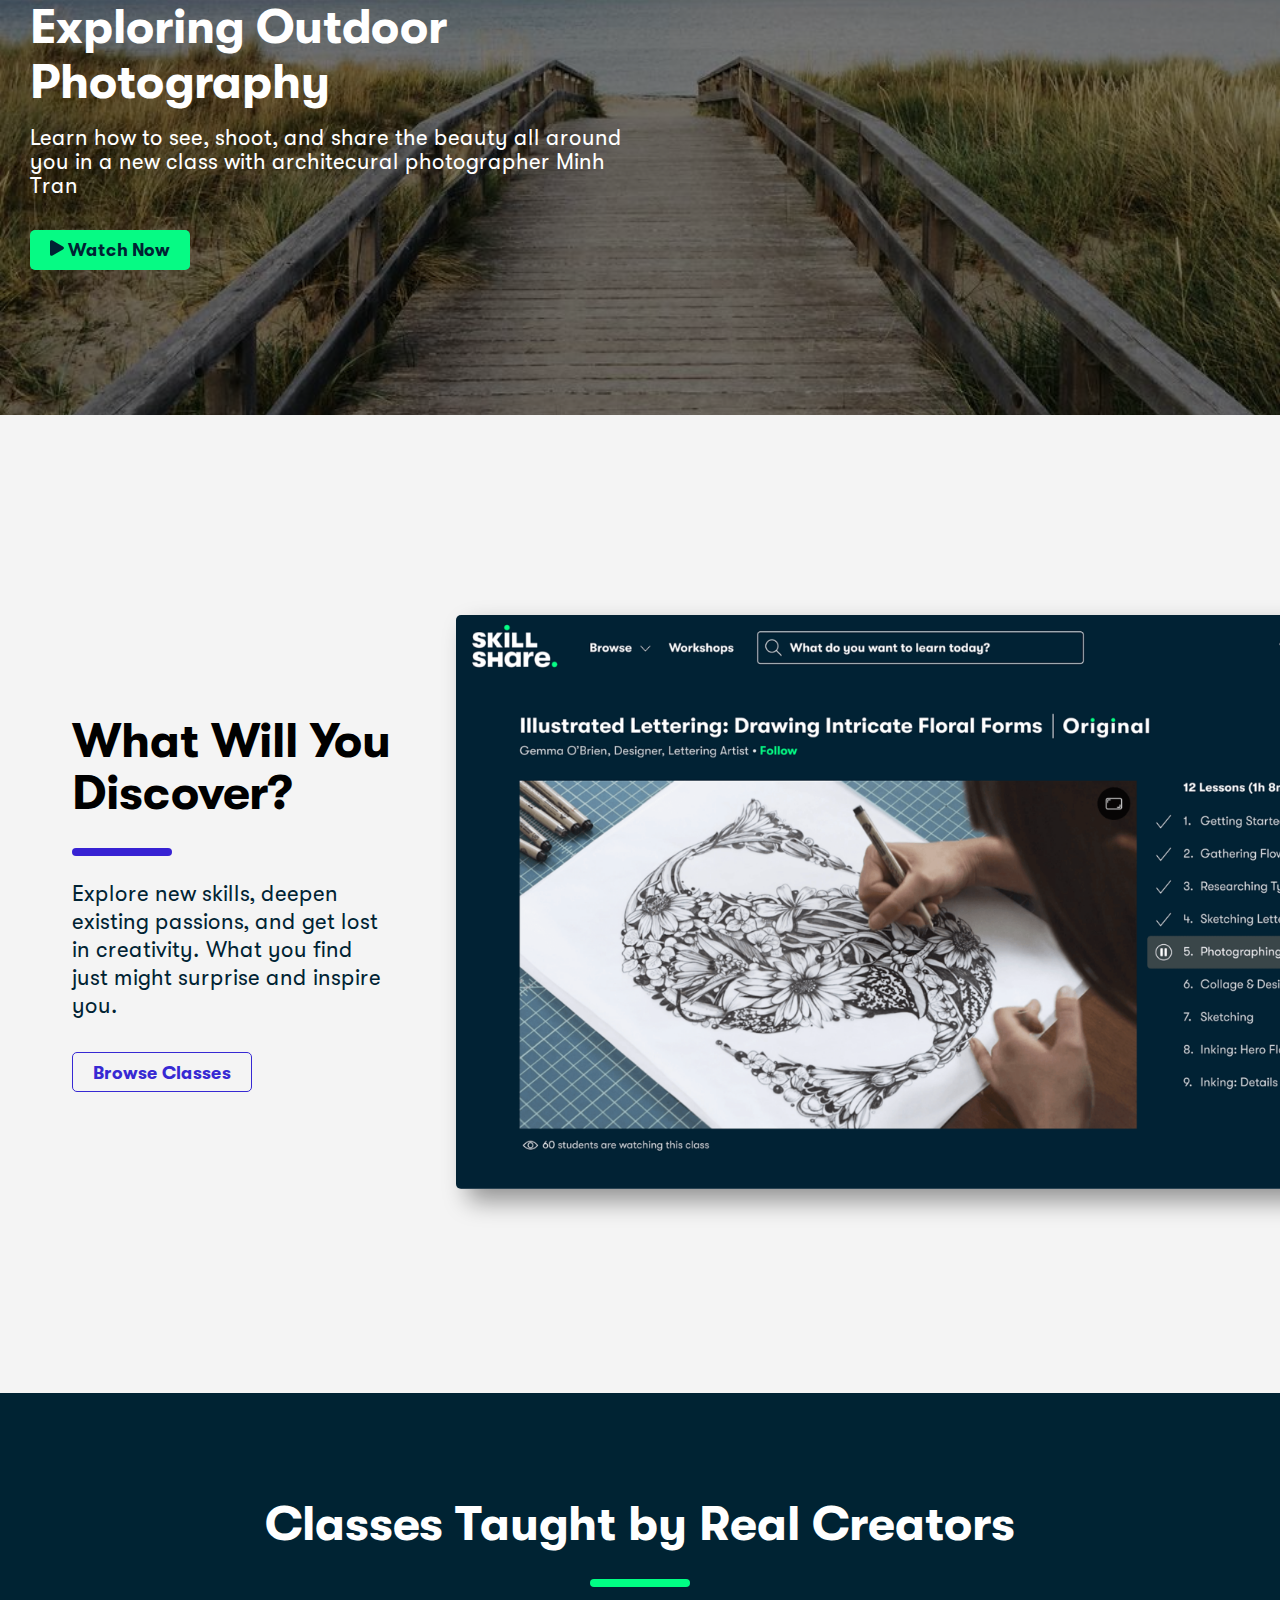
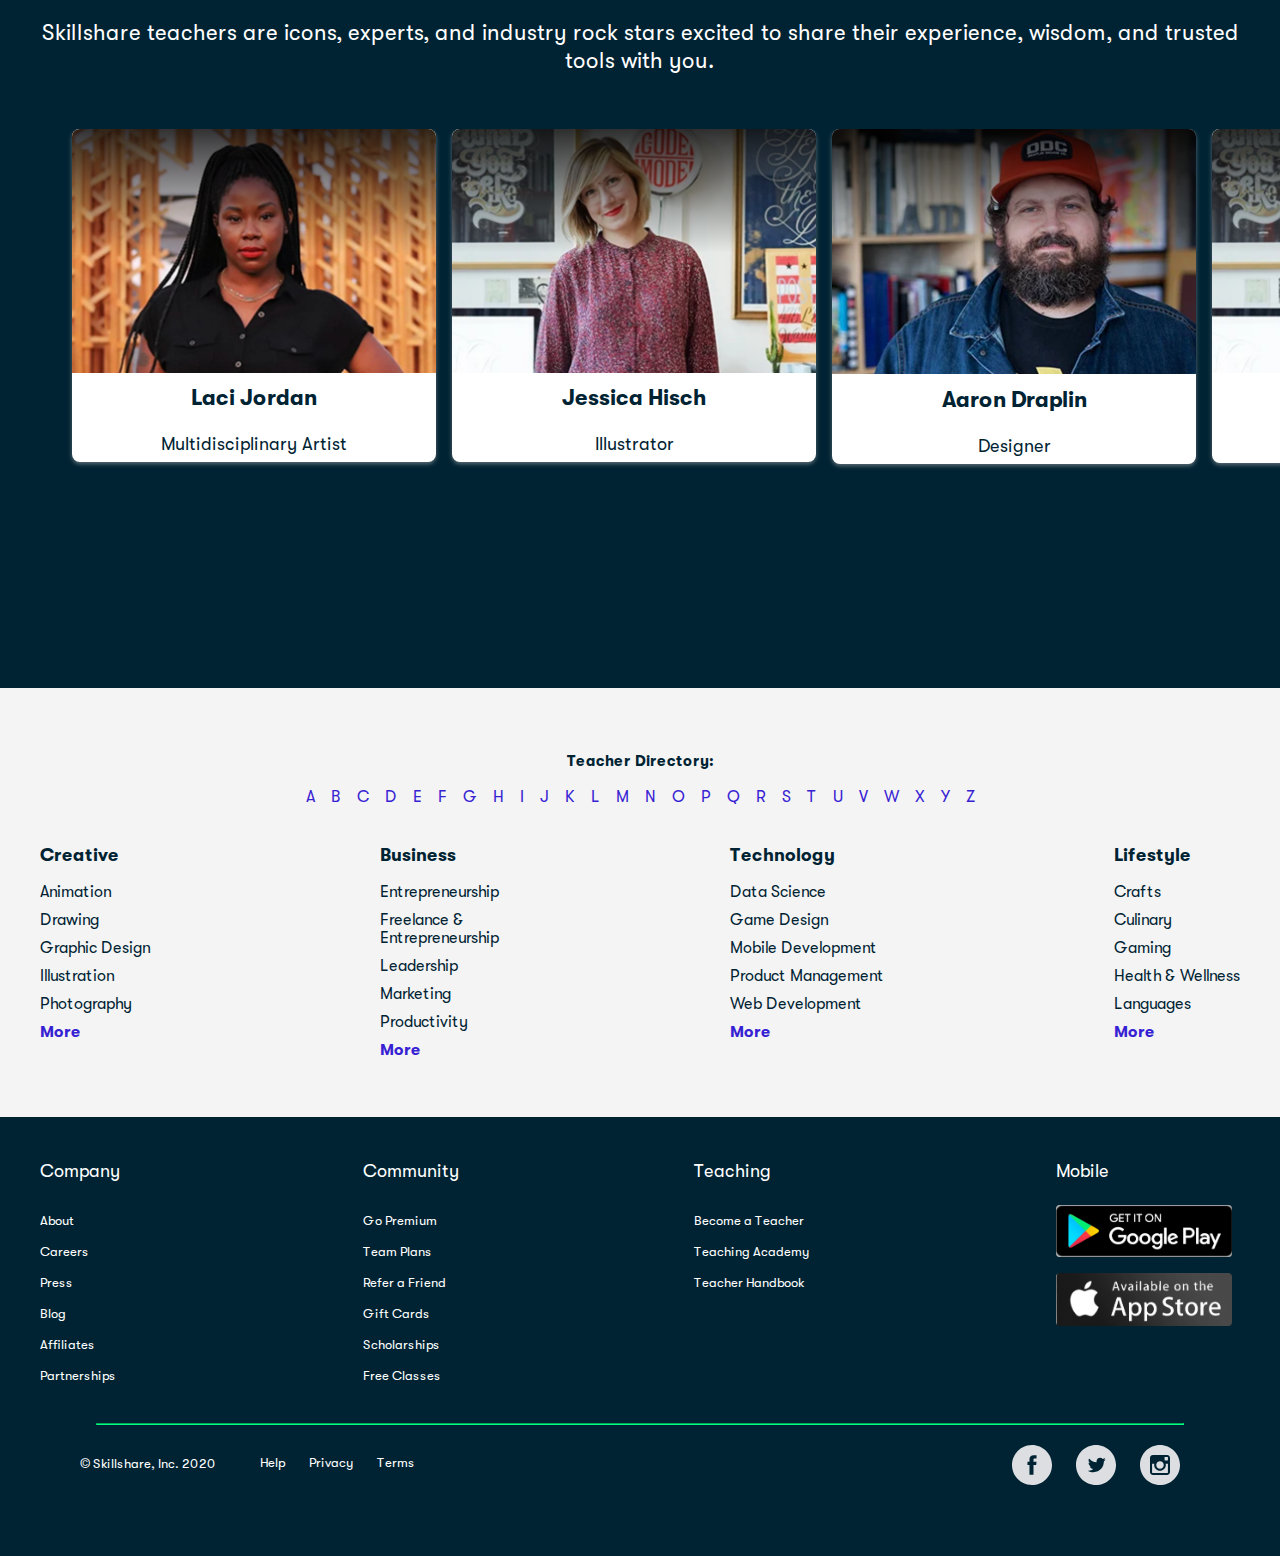
==== commit 8e925243: "Add files via upload" ====
--- a/index.html
+++ b/index.html
@@ -12,9 +12,13 @@
 
   <body>
     <header>
-      <nav>
-        <button class="hamburgericon" type="button">
-          <img src="images/hamburgericon.svg" alt="hamburger menu icon" />
+      <nav class="mobile-menu">
+        <button class="hamburgericon" type="button" style="border:none">
+          <img
+            class="hamburgermenuicon"
+            src="images/hamburgericon.svg"
+            alt="hamburger menu icon"
+          />
         </button>
         <a href="index.html" title="Skillshare logo">
           <img src="images/logo.svg" alt="Skillshare logo" />
@@ -26,25 +30,97 @@
           >Sign In
         </a>
       </nav>
+
+      <nav class="desktop-menu">
+        <div class="desktop-menu-left">
+          <a href="index.html" title="Skillshare logo">
+            <img src="images/logo.svg" alt="Skillshare logo" />
+          </a>
+          <button class="browse-button" type="button">
+            Browse
+            <img src="images/arrowdownwhite.svg" alt="arrow down image" />
+          </button>
+        </div>
+        <div class="desktop-menu-right">
+          <a href="https://teams.skillshare.com/">Team Plans</a>
+          <a
+            class="header__button header__button--modifier"
+            href="https://www.skillshare.com/login"
+            title="Button to sign in"
+            >Sign in
+          </a>
+        </div>
+      </nav>
     </header>
 
     <main>
       <section class="hamburgermenu-section">
         <ul>
-          <li>Home</li>
-          <li>Browse</li>
-          <li>Workshops</li>
-          <li>Student Projects</li>
-          <li>Go Premium</li>
+          <li><a href="#">Home</a></li>
+          <li><a href="#">Browse</a></li>
+          <li><a href="#">Workshops</a></li>
+          <li><a href="#">Student Projects</a></li>
+          <li><a href="#">Go Premium</a></li>
         </ul>
       </section>
+
+      <section class="browse-section">
+        <div class="browse-section__content">
+          <div class="browse-section__categories">
+            <div class="browse-section__categories-container-create">
+              <h1 class="browse-section__title">CREATE</h1>
+              <ul class="browse-section__categories-list-create">
+                <li><a href="#">Animation</a></li>
+                <li><a href="#">Creative Writing</a></li>
+                <li><a href="#">Film & Video</a></li>
+                <li><a href="#">Fine Art</a></li>
+                <li><a href="#">Graphic Design</a></li>
+                <li><a href="#">Illustration</a></li>
+                <li><a href="#">Music</a></li>
+                <li><a href="#">Photography</a></li>
+                <li><a href="#">UX/UI Design</a></li>
+                <li><a href="#">Web Development</a></li>
+              </ul>
+            </div>
+            <div class="browse-section__categories-container-middel">
+              <div class="browse-section__categories-container-build">
+                <h1 class="browse-section__title">BUILD</h1>
+                <ul class="brose-section__categories-list-build">
+                  <li><a href="#">Business Analysis</a></li>
+                  <li><a href="#">Freelance & Entrepreneurship</a></li>
+                  <li><a href="#">Leadership & Management</a></li>
+                  <li><a href="#">Marketing</a></li>
+                </ul>
+              </div>
+              <div class="browse-section__categories-container-thrive">
+                <h1 class="browse-section__title">THRIVE</h1>
+                <ul class="browse-section__categories-list-thrive">
+                  <li><a href="#">Lifestyle</a></li>
+                  <li><a href="#">Productivity</a></li>
+                </ul>
+              </div>
+            </div>
+          </div>
+          <div class="browse-section-other">
+            <ul class="browse-section__categories-list-right">
+              <li><a href="#">All classes</a></li>
+              <li><a href="#">Recommended Classes</a></li>
+              <li><a href="#">Student Projects</a></li>
+              <li><a href="#">Groups</a></li>
+            </ul>
+          </div>
+        </div>
+      </section>
+
       <section class="hero-section">
-        <div>
-          <h1>Explore your creativity<span>.</span></h1>
-          <h2>Join Skillshare to watch, play, learn, make, and discover.</h2>
-          <a href="https://www.skillshare.com/membership/checkout"
-            >Get Started For Free</a
-          >
+        <div class="wrapper__hero">
+          <div class="wrapper__hero-content">
+            <h1>Explore your creativity<span>.</span></h1>
+            <h2>Join Skillshare to watch, play, learn, make, and discover.</h2>
+            <a href="https://www.skillshare.com/membership/checkout"
+              >Get Started For Free</a
+            >
+          </div>
         </div>
       </section>
 
@@ -52,7 +128,7 @@
         <h1 class="title__h1">Find What <br />Fascinates You</h1>
         <ul class="categories-list">
           <li class="active">
-            <a href="https://wwww.skillshare.com">
+            <a href="#">
               All Categories
             </a>
           </li>
@@ -78,94 +154,181 @@
             <a href="https://wwww.skillshare.com/writing">Writing</a>
           </li>
         </ul>
-        <div class="card-list-wrapper">
-          <ul class="card-list">
-            <li>
-              <a href="skillshareclass.html">
-                <article>
-                  <div class="card-list__images">
-                    <img src="images/original.svg" alt="Original logo" />
-                    <img
-                      src="images/card1image.png"
-                      alt="Drawing as Self-Discovery image"
-                    />
-                  </div>
-                  <div class="card-list__content">
-                    <h1>
-                      Drawing as Self-Discovery: 5 Ways to Start
-                    </h1>
-                    <span>Mari Andrew</span>
-                  </div>
-                </article>
-              </a>
-            </li>
-            <li>
-              <a
-                href="https://www.skillshare.com/classes/Drawing-as-Self-Discovery-5-Ways-to-Start/831070146?via=homepage"
-              >
-                <article>
-                  <div class="card-list__images">
-                    <img src="images/original.svg" alt="Original logo" />
-                    <img
-                      src="images/card1image.png"
-                      alt="Drawing as Self-Discovery image"
-                    />
-                  </div>
-                  <div class="card-list__content">
-                    <h1>
-                      Drawing as Self-Discovery: 5 Ways to Start
-                    </h1>
-                    <span>Mari Andrew</span>
-                  </div>
-                </article>
-              </a>
-            </li>
-          </ul>
+        <div class="card-list-container">
+          <div class="card-list-wrapper">
+            <ul class="card-list">
+              <li>
+                <a href="skillshareclass.html">
+                  <article>
+                    <div class="card-list__images">
+                      <img
+                        class="card-list__original-logo"
+                        src="images/original.svg"
+                        alt="Original logo"
+                      />
+                      <img
+                        src="images/card1image.png"
+                        alt="Drawing as Self-Discovery image"
+                      />
+                    </div>
+                    <div class="card-list__content">
+                      <h1 class="card-list__title">
+                        Drawing as Self-Discovery: 5 Ways to Start
+                      </h1>
+                      <span class="card-list__subtitle">Mari Andrew</span>
+                    </div>
+                  </article>
+                </a>
+              </li>
+              <li>
+                <a
+                  href="https://www.skillshare.com/classes/Drawing-as-Self-Discovery-5-Ways-to-Start/831070146?via=homepage"
+                >
+                  <article>
+                    <div class="card-list__images">
+                      <img
+                        class="card-list__original-logo"
+                        src="images/original.svg"
+                        alt="Original logo"
+                      />
+                      <img
+                        src="images/fundamentals.png"
+                        alt="Image of Skillshare class: Fundamentals of DSLR Photography"
+                      />
+                    </div>
+                    <div class="card-list__content">
+                      <h1 class="card-list__title">
+                        Fundamentals of DSLR Photography: DSLR
+                      </h1>
+                      <span class="card-list__subtitle">Justin Bridges</span>
+                    </div>
+                  </article>
+                </a>
+              </li>
+              <li>
+                <a href="skillshareclass.html">
+                  <article>
+                    <div class="card-list__images">
+                      <img
+                        class="card-list__original-logo"
+                        src="images/original.svg"
+                        alt="Original logo"
+                      />
+                      <img
+                        src="images/mastering.png"
+                        alt="Image of Skillshare class: Mastering Illustrator"
+                      />
+                    </div>
+                    <div class="card-list__content">
+                      <h1 class="card-list__title">
+                        Mastering Illustrator
+                      </h1>
+                      <span class="card-list__subtitle">DKNG Studios</span>
+                    </div>
+                  </article>
+                </a>
+              </li>
+              <li>
+                <a href="skillshareclass.html">
+                  <article>
+                    <div class="card-list__images">
+                      <img
+                        class="card-list__original-logo"
+                        src="images/original.svg"
+                        alt="Original logo"
+                      />
+                      <img
+                        src="images/creative.png"
+                        alt="Image of Skillshare class: Creative Digital Illustration"
+                      />
+                    </div>
+                    <div class="card-list__content">
+                      <h1 class="card-list__title">
+                        Creative Digital Illustration: Use Adobe
+                      </h1>
+                      <span class="card-list__subtitle">Lisk Feng</span>
+                    </div>
+                  </article>
+                </a>
+              </li>
+              <li>
+                <a href="skillshareclass.html">
+                  <article>
+                    <div class="card-list__images">
+                      <img
+                        class="card-list__original-logo"
+                        src="images/original.svg"
+                        alt="Original logo"
+                      />
+                      <img
+                        src="images/card1image.png"
+                        alt="Drawing as Self-Discovery image"
+                      />
+                    </div>
+                    <div class="card-list__content">
+                      <h1 class="card-list__title">
+                        Drawing as Self-Discovery: 5 Ways to Start
+                      </h1>
+                      <span class="card-list__subtitle">Mari Andrew</span>
+                    </div>
+                  </article>
+                </a>
+              </li>
+            </ul>
+          </div>
         </div>
       </section>
 
       <section class="explore-section">
-        <div>
-          <img src="images/original.svg" alt="original logo" />
-          <a
-            href="https://www.skillshare.com/classes/Outdoor-Photography-See-Shoot-Share-the-Beauty-Around-You/713232985?via=loh-promo-banner-placement1"
-            >Exploring Outdoor <br />Photography</a
-          >
-          <p>
-            Learn how to see, shoot, and share the beauty all around you in a
-            new class with architecural photographer Minh Tran
-          </p>
-          <a
-            href="https://www.skillshare.com/classes/Outdoor-Photography-See-Shoot-Share-the-Beauty-Around-You/713232985?via=loh-promo-banner-placement1"
-          >
+        <div class="overlaycontainer">
+          <div class="container-explorecontent">
+            <img src="images/original.svg" alt="original logo" />
+            <a
+              href="https://www.skillshare.com/classes/Outdoor-Photography-See-Shoot-Share-the-Beauty-Around-You/713232985?via=loh-promo-banner-placement1"
+              >Exploring Outdoor <br />Photography</a
+            >
+            <p>
+              Learn how to see, shoot, and share the beauty all around you in a
+              new class with architecural photographer Minh Tran
+            </p>
+            <a
+              href="https://www.skillshare.com/classes/Outdoor-Photography-See-Shoot-Share-the-Beauty-Around-You/713232985?via=loh-promo-banner-placement1"
+            >
+              <img
+                src="images/playicon.svg"
+                alt="Playbutton icon"
+                width="14px"
+                height="16px;"
+              />
+              <span>Watch Now</span>
+            </a>
+          </div>
+        </div>
+      </section>
+
+      <section class="discover-section">
+        <div class="container-discovercontent">
+          <div class="container-discovercontent__image-container">
             <img
-              src="images/playicon.svg"
-              alt="Playbutton icon"
-              width="14px"
-              height="16px;"
+              src="images/discoverimage.png"
+              alt="Image of Skillshare class with video list"
             />
-            <span>Watch Now</span>
-          </a>
-        </div>
-      </section>
-
-      <section class="discover-section">
-        <img
-          src="images/discoverimage.png"
-          alt="Image of Skillshare class with video list"
-        />
-        <div>
-          <h1 class="title__h1">What Will You Discover?</h1>
-          <hr />
-          <p>
-            Explore new skills, deepen existing passions, and get lost in
-            creativity. What you find just might surprise and inspire you.
-          </p>
-          <a
-            href="https://www.skillshare.com/browse?via=homepage&sort=rating&time=all"
-          >
-            Browse Classes
-          </a>
+          </div>
+          <div class="container-textcontent">
+            <h1 class="container-textcontent__title">
+              What Will You Discover?
+            </h1>
+            <hr />
+            <p>
+              Explore new skills, deepen existing passions, and get lost in
+              creativity. What you find just might surprise and inspire you.
+            </p>
+            <a
+              href="https://www.skillshare.com/browse?via=homepage&sort=rating&time=all"
+            >
+              Browse Classes
+            </a>
+          </div>
         </div>
       </section>
 
@@ -178,16 +341,114 @@
           Skillshare teachers are icons, experts, and industry rock stars
           excited to share their experience, wisdom, and trusted tools with you.
         </p>
-        <article class="card__classcreator">
-          <a href="https://www.skillshare.com/user/jessicahische">
-            <img
-              src="images/fotojessicahisch.png"
-              alt="Photo of Jessica Hisch"
-            />
-            <h1>Jessica Hisch</h1>
-            <p>Illustrator</p>
-          </a>
-        </article>
+        <div class="card-list-container">
+          <div class="card-list-wrapper">
+            <ul class="card-list">
+              <li>
+                <a href="https://www.skillshare.com/user/jessicahische">
+                  <article>
+                    <div class="card-list__images">
+                      <img src="images/lacy.png" alt="Photo of Laci Jordan" />
+                    </div>
+                    <div class="card-list__content">
+                      <h1 class="card-list__title card-list__title--large">
+                        Laci Jordan
+                      </h1>
+                      <span
+                        class="card-list__subtitle card-list__subtitle--large"
+                        >Multidisciplinary Artist</span
+                      >
+                    </div>
+                  </article>
+                </a>
+              </li>
+              <li>
+                <a href="https://www.skillshare.com/user/jessicahische">
+                  <article>
+                    <div class="card-list__images">
+                      <img
+                        src="images/fotojessicahisch.png"
+                        alt="Drawing as Self-Discovery image"
+                      />
+                    </div>
+                    <div class="card-list__content">
+                      <h1 class="card-list__title card-list__title--large">
+                        Jessica Hisch
+                      </h1>
+                      <span
+                        class="card-list__subtitle card-list__subtitle--large"
+                        >Illustrator</span
+                      >
+                    </div>
+                  </article>
+                </a>
+              </li>
+              <li>
+                <a href="https://www.skillshare.com/user/jessicahische">
+                  <article>
+                    <div class="card-list__images card-list__title--large">
+                      <img
+                        src="images/aaron.png"
+                        alt="Photo of Aaron Draplin"
+                      />
+                    </div>
+                    <div class="card-list__content">
+                      <h1 class="card-list__title card-list__title--large">
+                        Aaron Draplin
+                      </h1>
+                      <span
+                        class="card-list__subtitle card-list__subtitle--large"
+                        >Designer</span
+                      >
+                    </div>
+                  </article>
+                </a>
+              </li>
+              <li>
+                <a href="https://www.skillshare.com/user/jessicahische">
+                  <article>
+                    <div class="card-list__images card-list__title--large">
+                      <img
+                        src="images/fotojessicahisch.png"
+                        alt="Drawing as Self-Discovery image"
+                      />
+                    </div>
+                    <div class="card-list__content">
+                      <h1 class="card-list__title card-list__title--large">
+                        Jessica Hisch
+                      </h1>
+                      <span
+                        class="card-list__subtitle card-list__subtitle--large"
+                        >Illustrator</span
+                      >
+                    </div>
+                  </article>
+                </a>
+              </li>
+              <li>
+                <a href="https://www.skillshare.com/user/jessicahische">
+                  <article>
+                    <div class="card-list__images card-list__title--large">
+                      <img
+                        src="images/fotojessicahisch.png"
+                        alt="Drawing as Self-Discovery image"
+                      />
+                    </div>
+                    <div class="card-list__content">
+                      <h1 class="card-list__title card-list__title--large">
+                        Jessica Hisch
+                      </h1>
+                      <span
+                        class="card-list__subtitle card-list__subtitle--large"
+                        >Illustrator</span
+                      >
+                    </div>
+                  </article>
+                </a>
+              </li>
+            </ul>
+          </div>
+        </div>
       </section>
 
       <section class="teacherdirectory-section">
@@ -416,31 +677,44 @@
         <div>
           <h1 class="title__footer">Company</h1>
           <ul class="list__company">
-            <li>About</li>
-            <li>Careers</li>
-            <li>Press</li>
-            <li>Blog</li>
-            <li>Affiliates</li>
-            <li>Partnerships</li>
+            <li><a href="#">About</a></li>
+            <li><a href="#">Careers</a></li>
+            <li><a href="#">Press</a></li>
+            <li><a href="#">Blog</a></li>
+            <li><a href="#">Affiliates</a></li>
+            <li><a href="#">Partnerships</a></li>
           </ul>
         </div>
         <div>
           <h1 class="title__footer">Community</h1>
           <ul class="list__community">
-            <li>Go Premium</li>
-            <li>Team Plans</li>
-            <li>Refer a Friend</li>
-            <li>Gift Cards</li>
-            <li>Scholarships</li>
-            <li>Free Classes</li>
+            <li><a href="#">Go Premium</a></li>
+            <li><a href="#">Team Plans</a></li>
+            <li><a href="#">Refer a Friend</a></li>
+            <li><a href="#">Gift Cards</a></li>
+            <li><a href="#">Scholarships</a></li>
+            <li><a href="#">Free Classes</a></li>
           </ul>
         </div>
         <div>
           <h1 class="title__footer">Teaching</h1>
           <ul class="list__teaching">
-            <li>Become a Teacher</li>
-            <li>Teaching Academy</li>
-            <li>Teacher Handbook</li>
+            <li><a href="#">Become a Teacher</a></li>
+            <li><a href="#">Teaching Academy</a></li>
+            <li><a href="#">Teacher Handbook</a></li>
+          </ul>
+        </div>
+        <div class="wrapper__images-desktop">
+          <h1 class="title__footer mobiletitle">Mobile</h1>
+          <ul class="appstoreimages">
+            <img
+              src="images/googleplay.png"
+              alt="Download button to Google Playstore"
+            />
+            <img
+              src="images/applestore.png"
+              alt="Download button to Apple Store"
+            />
           </ul>
         </div>
       </div>
@@ -451,6 +725,7 @@
         />
         <img src="images/applestore.png" alt="Download button to Apple Store" />
       </div>
+
       <hr />
       <div class="wrapper__lastfooteritems">
         <ul class="wrapper__socials">
@@ -470,18 +745,20 @@
             </a>
           </li>
         </ul>
-        <p>© Skillshare, Inc. 2020</p>
-        <ul class="wrapper__lastfooteritems--links">
-          <li>
-            <a href="https://help.skillshare.com/hc/en-us">Help</a>
-          </li>
-          <li>
-            <a href="https://www.skillshare.com/privacy">Privacy</a>
-          </li>
-          <li>
-            <a href="https://www.skillshare.com/terms">Terms</a>
-          </li>
-        </ul>
+        <div class="wrapper__lastfooteritems--left">
+          <p>© Skillshare, Inc. 2020</p>
+          <ul class="wrapper__lastfooteritems--links">
+            <li>
+              <a href="https://help.skillshare.com/hc/en-us">Help</a>
+            </li>
+            <li>
+              <a href="https://www.skillshare.com/privacy">Privacy</a>
+            </li>
+            <li>
+              <a href="https://www.skillshare.com/terms">Terms</a>
+            </li>
+          </ul>
+        </div>
       </div>
     </footer>
     <script src="scripts/script.js"></script>
--- a/styles/style.css
+++ b/styles/style.css
@@ -1,3 +1,4 @@
+/*Every used font*/
 @font-face {
   font-family: "GTWalsheim";
   src: url("../fonts/GTWalsheimPro-Regular.ttf") format("ttf"),
@@ -6,7 +7,6 @@
   font-weight: 500;
 }
 
-/*Every used font*/
 @font-face {
   font-family: "GTWalsheim";
   src: url("../fonts/GTWalsheimPro-Bold.ttf") format("ttf"),
@@ -43,9 +43,36 @@
   margin: 0;
 }
 
+/* Text selection color will be bright green */
+::selection {
+  background-color: #08fe84;
+}
+
 /* The main background color */
 main {
   background-color: #f4f4f4;
+}
+
+a:focus {
+  outline: none;
+  border: 2px solid red;
+}
+
+a:active {
+  border: none;
+}
+
+button:focus {
+  outline: none;
+  border: 2px solid red;
+}
+
+button:active {
+  border: none;
+}
+
+.main--detail {
+  background-color: #002333;
 }
 
 /* Every image will have the same width as it's container*/
@@ -69,17 +96,23 @@
   font-weight: 600;
 }
 
+/* Styling for footer */
 .title__footer {
   font-size: 1.125rem;
   font-weight: 500;
-}
-
-/*/////////////////////////*/
+  color: white;
+}
+
+/*//////////////////////////////////////////////////////////////////////////*/
 /* HEADER */
-/*/////////////////////////*/
-
-/* Navigation bar in header */
-nav {
+/*//////////////////////////////////////////////////////////////////////////*/
+
+/*/////////////////////////*/
+/* Mobile Navigation Bar */
+/*/////////////////////////*/
+
+/* Mobile Navigation container <nav> */
+.mobile-menu {
   display: flex;
   background-color: #002333;
   height: 64px;
@@ -87,22 +120,30 @@
   justify-content: space-between;
   align-items: center;
   padding: 1rem;
-}
-
-nav button {
+  z-index: 2;
+  position: relative;
+}
+
+/* Hamburgermenu icon */
+.mobile-menu .hamburgericon {
   background: none;
   border: none;
 }
 
-/* Magnifier icon in header */
-nav img:nth-of-type(2) {
+/* Gets rid of the standard outline and border around a button */
+.hamburgericon:focus {
+  outline: none;
+  border: 2px solid red;
+}
+
+/* Magnifier icon in nav in skillshareclass.html*/
+.mobile-menu img:nth-of-type(2) {
   margin-left: 0.75rem;
 }
 
-/* Logo in header */
-nav a img {
-  height: 36px;
-  width: 72px;
+/* Logo in nav */
+.mobile-menu a img {
+  width: 4.5rem;
   margin-left: 2.4rem;
 }
 
@@ -112,7 +153,7 @@
   margin-left: 0;
 }
 
-/* link of sign in button in the header */
+/* link of sign in button in the nav */
 .header__button {
   text-decoration: none;
   color: white;
@@ -123,7 +164,17 @@
   border-radius: 5px;
 }
 
-/* Modifier of Sign Up button in header */
+.header__button:hover {
+  background-color: white;
+  color: #002333;
+}
+
+.header__button:active {
+  background-color: #c4c4c4;
+  color: #002333;
+}
+
+/* Modifier of Sign Up button in nav */
 .header__button--green {
   background-color: #06fa84;
   color: black;
@@ -132,55 +183,182 @@
   border: none;
 }
 
-/*/////////////////////////*/
+.header__button--green:hover {
+  background-color: #06d870;
+}
+
+.header__button--green:active {
+  background-color: white;
+  color: #002333;
+}
+
+.header__button--green:focus {
+  outline: none;
+  border: 2px solid #ff0037;
+}
+
+/*/////////////////////////*/
+/* Desktop Navigation Bar */
+/*/////////////////////////*/
+
+/* Desktop navigation container <nav> */
+.desktop-menu {
+  width: 100%;
+  position: absolute;
+  background-color: transparent;
+  z-index: 1;
+  display: flex;
+  align-items: center;
+  justify-content: space-between;
+  padding: 0.875rem 1.75rem 0.875rem 1.25rem;
+}
+
+.desktop-menu--detail {
+  position: static;
+  background-color: #002333;
+}
+
+/* Logo in nav */
+.desktop-menu a img {
+  width: 6.5rem;
+}
+
+.desktop-menu-left {
+  display: flex;
+}
+
+.browse-button {
+  margin-left: 2rem;
+  background-color: transparent;
+  border: none;
+  color: white;
+  font-weight: 600;
+  font-size: 0.9375rem;
+  display: flex;
+  align-items: center;
+  cursor: pointer;
+}
+
+.browse-button:hover {
+  color: #06fa84;
+}
+
+.desktop-menu-right a:first-of-type {
+  color: white;
+  text-decoration: none;
+  margin-right: 1.125rem;
+  font-weight: 600;
+}
+
+.desktop-menu-right a:first-of-type:hover {
+  color: #06fa84;
+}
+
+.header__button--modifier {
+  font-size: 1.125rem;
+  font-weight: 600;
+  padding-left: 1.25rem;
+  /* height: 2.5rem; */
+  padding: 0.5rem 1.25rem;
+}
+
+.header__button--modifier:hover {
+  background-color: white;
+  color: #002333;
+}
+
+.header__button--modifier:active {
+  background-color: #c4c4c4;
+}
+
+/* Media queries for switching between mobile nav bar and desktop nav bar */
+@media screen and (max-width: 61.76rem) {
+  .desktop-menu {
+    display: none;
+  }
+}
+
+@media screen and (min-width: 61.75rem) {
+  .mobile-menu {
+    display: none;
+  }
+
+  .hero-section {
+    position: relative;
+    height: 65rem;
+  }
+}
+
+/*///////////////////////////////////////////////////////////////////////////*/
 /* MAIN */
-/*/////////////////////////*/
-
-/* Extendable Hamburgermenu */
+/*///////////////////////////////////////////////////////////////////////////*/
+
+/*/////////////////////////*/
+/* Extendable hamburgermenu section */
+/*/////////////////////////*/
 .hamburgermenu-section {
-  padding-bottom: 22.625rem;
+  padding-bottom: 30rem;
   padding-top: 1rem;
   width: 100%;
   font-weight: 600;
   background-color: white;
   left: 0;
   right: 0;
-  z-index: -1;
-  position: fixed;
-  transform: translateY(-100%);
-}
-
+  z-index: 1;
+  position: absolute;
+  transition: 0.5s;
+  transform: translateX(-100%);
+  border: none;
+}
+
+/* when JS adds .showmenu to .hamburgermenu-section, hamburgermenu will appear*/
 .hamburgermenu-section.showmenu {
-  transform: translateY(0%);
-}
-
+  transform: translateX(0%);
+}
+
+.hamburgermenuicon .hamburgericon {
+  border: none;
+}
+
+/* List in hamburgermenu */
 .hamburgermenu-section ul {
   list-style: none;
 }
 
+/* Listitems in hamburgermenu list */
 .hamburgermenu-section li {
   padding: 0.75rem 0 1rem;
   margin-left: -1.5rem;
   border-bottom: 0.0625rem solid #dcdee1;
 }
 
-/* Section -> Hero */
+.hamburgermenu-section a {
+  color: #002333;
+  text-decoration: none;
+}
+
+/*/////////////////////////*/
+/* Hero section */
+/*/////////////////////////*/
 .hero-section {
   background-image: url("../images/headerimage.png");
   background-size: cover;
-  height: 375px;
+  height: 23.375rem;
+}
+
+.wrapper__hero {
+  background-color: rgba(0, 0, 0, 0.4);
+  height: 100%;
 }
 
 /* Overlay on top of the first section to make the hero more readable and to
 align items in the middle*/
-.hero-section div {
-  background-color: rgba(0, 0, 0, 0.4);
-  height: 100%;
+.wrapper__hero-content {
   display: flex;
   flex-direction: column;
   text-align: center;
-  padding: 2rem;
   align-items: center;
+  z-index: 1;
 }
 
 /* Header in the first section*/
@@ -190,23 +368,27 @@
   font-family: "Cormorant", serif;
   font-weight: 400;
   font-size: 3.125rem;
-  margin-top: 2rem;
-}
-
+  margin-top: 4rem;
+  line-height: 3.5rem;
+  margin: 4rem 3rem 0;
+}
+
+/* Makes the . behind the title a different color */
 .hero-section span {
   color: #08fe84;
 }
 
-/* Second header in the first section */
+/* Second header in the hero */
 .hero-section h2 {
   font-weight: 500;
   font-size: 1.125rem;
   color: white;
   line-height: 1.5rem;
   padding: 0 1.5rem;
-}
-
-/* Green button to get started for free in the first section */
+  margin-bottom: 1.125rem;
+}
+
+/* Green button in the hero */
 .hero-section a {
   font-size: 1.375rem;
   background-color: #08fe84;
@@ -217,17 +399,155 @@
   border-radius: 0.25rem;
   padding: 0.875rem 2rem;
   line-height: 1.5rem;
-  margin-bottom: 2rem;
-}
-
-/* Second section */
+}
+
+.hero-section a:hover {
+  background-color: #06d870;
+}
+
+.hero-section a:active {
+  background-color: #06be63;
+}
+
+/* Media queries that make changes in the hero when screen gets bigger/smaller */
+@media screen and (min-width: 31.25rem) {
+  .hero-section h1 {
+    margin: 4.25rem 1rem 0;
+  }
+
+  .hero-section h2 {
+    padding: 0;
+  }
+}
+
+/* video hier */
+@media screen and (min-width: 35rem) {
+  .hero-section {
+    height: 28.375rem;
+  }
+
+  .hero-section h1 {
+    font-size: 4.5rem;
+    line-height: 4.25rem;
+    margin: 5rem 5rem 0.25rem;
+  }
+
+  .hero-section h2 {
+    font-size: 1.625rem;
+    padding: 0 4.375rem;
+    line-height: 2rem;
+    margin-bottom: 2.75rem;
+  }
+}
+
+@media screen and (min-width: 50.75rem) {
+  .hero-section {
+    height: 34.75rem;
+  }
+
+  .hero-section h1 {
+    margin-top: 10.25rem;
+    margin-left: 0;
+    margin-right: 0;
+  }
+}
+
+@media screen and (min-width: 61.75rem) {
+  .hero-section {
+    height: 45rem;
+  }
+
+  .hero-section h1 {
+    margin-top: 16.125rem;
+  }
+}
+
+/*/////////////////////////*/
+/* Extendable browse section */
+/*/////////////////////////*/
+
+.browse-section {
+  border-radius: 0.5rem;
+  width: 52rem;
+  position: absolute;
+  background: white;
+  z-index: 1;
+  margin: 5rem 0 0 10rem;
+  transform: translateX(-120%);
+  transition: 0.5s;
+}
+
+.browse-section.showmenu {
+  transform: translateX(0);
+}
+
+.browse-section__content {
+  display: flex;
+  padding: 2rem;
+}
+
+.browse-section__categories {
+  display: flex;
+}
+
+.browse-section__title {
+  margin: 0;
+  color: #394649;
+  font-size: 0.75rem;
+  font-weight: 600;
+  letter-spacing: 0.0625rem;
+  border-bottom: #dcdee1 1px solid;
+  margin-bottom: 0.625rem;
+  height: 1.5rem;
+}
+
+.browse-section ul {
+  list-style: none;
+  margin: 0;
+  padding: 0;
+  white-space: nowrap;
+}
+
+.browse-section ul li {
+  margin-bottom: 1.375rem;
+}
+
+.browse-section__categories-container-create {
+  margin-right: 6.25rem;
+  width: 14rem;
+}
+
+.browse-section__categories-container-middel {
+  margin-right: 6.25rem;
+  margin-left: -4.5rem;
+  width: 14rem;
+}
+
+.browse-section a {
+  color: #002332;
+  text-decoration: none;
+}
+
+.browse-section-other {
+  border-left: 1px solid #dcdee1;
+  font-weight: 600;
+  margin-left: -4.5rem;
+}
+
+.browse-section-other a {
+  margin-left: 2rem;
+}
+
+/*/////////////////////////*/
+/* Fascinates section */
+/*/////////////////////////*/
 .fascinates-section {
   background-color: #f4f4f4;
   color: #002333;
   padding: 7.5rem 0 6.5rem;
 }
 
-/* Header in second section */
+/* List with categories */
 .categories-list {
   margin: 0;
   padding: 0;
@@ -237,29 +557,43 @@
   display: flex;
   flex-wrap: wrap;
   justify-content: center;
-  margin: 0 2rem 2rem;
-}
-
+  margin: 0 2rem 3rem;
+}
+
+/* List items in categories list */
 .categories-list li {
   padding: 0.5rem;
 }
 
+/* List items links in categories list */
 .categories-list a {
   text-decoration: none;
   color: #002333;
 }
 
+.categories-list a:hover {
+  color: #3722d3;
+  border-bottom: 0.25rem solid #3722d3;
+  padding-bottom: 0.25rem;
+}
+
+/* Styling for when one of the list items is active */
 .categories-list li.active a {
   color: #3722d3;
   border-bottom: 0.25rem solid #3722d3;
-  padding-bottom: 0.25rem;
-}
-
+  padding-bottom: 0.5rem;
+}
+
+/* Wrapper around the card-list items*/
 .card-list-wrapper {
   padding: 0 4rem;
   overflow: hidden;
-}
-
+  padding-bottom: 1rem;
+  max-width: 84.25rem;
+  margin: 0 auto;
+}
+
+/* List with cards */
 .card-list {
   display: flex;
   flex-wrap: nowrap;
@@ -268,29 +602,36 @@
   padding: 0;
 }
 
+/* List items in card list */
 .card-list li {
   flex-shrink: 0;
   flex-grow: 0;
   flex-basis: 100%;
   padding: 0 0.5rem;
-}
-
+  margin-bottom: 1rem;
+}
+
+/* Every list item is an article */
 .card-list article {
   position: relative;
   box-shadow: 0 2px 4px 0 rgba(184, 184, 184, 0.5);
   overflow: hidden;
   border-radius: 0.5rem;
-}
-
+  background-color: white;
+}
+
+/* Styling for the list item links */
 .card-list a {
   text-decoration: none;
   color: #002333;
 }
 
+/* To make image relative */
 .card-list__images {
   position: relative;
 }
 
+/* Gradient overlay on top of image to make the original logo more readable */
 .card-list__images::before {
   content: "";
   position: absolute;
@@ -301,7 +642,8 @@
   background: linear-gradient(180deg, rgba(0, 0, 0, 0.8) 0%, transparent 50%);
 }
 
-.card-list article img:first-of-type {
+/* Original logo on top of image */
+.card-list__original-logo {
   position: absolute;
   left: 0;
   top: 0;
@@ -309,23 +651,71 @@
   width: 5.5rem;
 }
 
+/* Content part of the article */
 .card-list__content {
   padding: 0.5rem;
 }
 
-.card-list h1 {
+/* Title of the article */
+.card-list__title {
   font-size: 0.9375rem;
   text-align: center;
   margin: 0 0 1.5rem;
   font-weight: 600;
 }
 
-.card-list span {
+.card-list__title--large {
+  font-size: 1.375rem;
+}
+
+/* under title of article */
+.card-list__subtitle {
   text-align: center;
   display: block;
   text-align: center;
 }
 
+.card-list__subtitle--large {
+  font-size: 1.125rem;
+}
+
+@media screen and (min-width: 35rem) {
+  .card-list li {
+    flex-basis: 50%;
+  }
+}
+
+@media screen and (min-width: 50.75rem) {
+  .fascinates-section > h1 {
+    font-size: 3rem;
+  }
+
+  .fascinates-section br {
+    display: none;
+  }
+
+  .categories-list li {
+    padding: 0.5rem 1.5rem;
+  }
+}
+
+@media screen and (min-width: 61.75rem) {
+  .card-list li {
+    flex-basis: 33%;
+  }
+
+  .card-list-container {
+    overflow: hidden;
+  }
+
+  .card-list-wrapper {
+    overflow: visible;
+  }
+}
+
+/*/////////////////////////*/
+/* Explore section */
+/*/////////////////////////*/
 .explore-section {
   background-image: url("../images/banner-item1.png");
   padding: 30rem 0 8rem;
@@ -334,39 +724,54 @@
   background-position: center center;
 }
 
-.explore-section div {
+/* Container and gradient overlay to make content more readable */
+.overlaycontainer {
   background: rgba(0, 0, 0, 0.5);
   height: 100%;
   position: absolute;
   left: 0;
   top: 0;
+  right: 0;
+  bottom: 0;
+  display: flex;
+  align-items: center;
+}
+
+.container-explorecontent {
   display: flex;
   flex-direction: column;
   padding: 1.875rem;
   align-items: flex-start;
   justify-content: center;
-}
-
-.explore-section div > img {
+  margin: 0 auto;
+  max-width: 80rem;
+  width: 100%;
+}
+
+/* Original logo image */
+.overlaycontainer > img {
   width: 4.25rem;
 }
 
+/* Styling for link */
 .explore-section a:first-of-type {
   text-decoration: none;
   color: white;
-
   font-weight: 600;
   font-size: 1.625rem;
   margin: 1.5rem 0 1rem;
 }
 
+/* Styling for paragraph */
 .explore-section p {
   font-size: 1.125rem;
   color: white;
   line-height: 1.5rem;
   margin: 0;
-}
-
+  max-width: 33rem;
+}
+
+/* Stylink for green button */
 .explore-section a:nth-of-type(2) {
   text-decoration: none;
   background-color: #06fa84;
@@ -375,37 +780,88 @@
   margin-top: 2rem;
 }
 
+.explore-section a:nth-of-type(2):hover {
+  background-color: #06d870;
+}
+
+.explore-section a:nth-of-type(2):active {
+  background-color: #049a50;
+}
+
+/* Text in green button */
 .explore-section span {
   color: #002333;
   font-size: 1.125rem;
   font-weight: 600;
 }
 
+@media screen and (min-width: 50rem) {
+  .explore-section {
+    background-image: url("../images/outdoorhorizontal.jpeg");
+  }
+
+  .overlaycontainer > img {
+    width: 6rem;
+    margin-top: 0rem;
+  }
+
+  .container-explorecontent a:first-of-type {
+    font-size: 3rem;
+  }
+
+  .container-explorecontent p {
+    font-size: 1.375rem;
+    max-width: 37rem;
+  }
+}
+
+/*/////////////////////////*/
+/* Discover section */
+/*/////////////////////////*/
+/* Content of this section that overflows stays hidden */
 .discover-section {
   overflow: hidden;
 }
 
+.container-discovercontent {
+  margin: 9.375rem 0;
+}
+
+/* Styling of image */
 .discover-section img {
-  margin: 10rem 0 3rem 3.25rem;
+  margin: 0 0 3rem 1.5rem;
   box-shadow: 0.75rem 0.75rem 1.5625rem rgba(0, 0, 0, 0.4);
   border-radius: 0.3125rem;
 }
 
-.discover-section div {
+/* Container to center content*/
+.container-textcontent {
   display: flex;
   flex-direction: column;
   align-items: center;
   text-align: center;
-}
-
+  padding: 0 3rem;
+}
+
+.container-textcontent__title {
+  font-size: 2.25rem;
+  font-weight: 600;
+  margin-bottom: 1.25rem;
+  margin-top: 0;
+  line-height: 2.75rem;
+}
+
+/* Line */
 .discover-section hr {
   background-color: #3722d3;
   border-radius: 0.5rem;
+  border: none;
   height: 0.5rem;
   width: 6.25rem;
-  margin: 1.5rem auto;
-}
-
+  margin-bottom: 1.5rem;
+}
+
+/* Styling of paragraph */
 .discover-section p {
   color: #002333;
   font-size: 1.125rem;
@@ -413,29 +869,117 @@
   margin: 0 1rem 0 1rem;
 }
 
+/* Styling of link */
 .discover-section a {
   color: #3729d3;
   border: 0.0625rem solid #3729d3;
   text-decoration: none;
   height: 2.5rem;
-  margin-top: 2rem;
-
   font-weight: 600;
   padding: 0.625rem 1.25rem;
   border-radius: 0.3125rem;
-  margin-bottom: 4rem;
+  margin-top: 2rem;
   font-size: 1.125rem;
 }
 
+.discover-section a:hover {
+  color: white;
+  background-color: #3729d3;
+}
+
+.discover-section a:active {
+  color: white;
+  background-color: #291f9d;
+}
+
+@media screen and (min-width: 35rem) {
+  .discover-section img {
+    margin-left: 4.5rem;
+  }
+
+  .container-textcontent {
+    padding: 0 7.5rem;
+  }
+
+  .container-textcontent__title {
+    font-size: 3rem;
+    line-height: 3.25rem;
+  }
+
+  .discover-section p {
+    font-size: 1.375rem;
+    line-height: 1.75rem;
+  }
+}
+
+@media screen and (min-width: 50rem) {
+  .container-discovercontent {
+    display: flex;
+    flex-direction: row-reverse;
+    justify-content: center;
+    align-items: center;
+  }
+
+  .container-textcontent {
+    flex-basis: 20rem;
+    flex-grow: 0;
+    flex-shrink: 0;
+    margin-left: 4.5rem;
+    padding: 0;
+    text-align: left;
+    align-items: flex-start;
+  }
+
+  .discover-section p {
+    margin: 0;
+  }
+
+  .discover-section hr {
+    margin-left: 0;
+  }
+
+  .container-discovercontent__image-container {
+    flex: 1;
+    min-width: 0;
+  }
+
+  .discover-section img {
+    margin-top: 0;
+    margin-bottom: 0;
+    margin-left: 4rem;
+    height: 24rem;
+    max-width: none;
+  }
+}
+
+@media screen and (min-width: 61.75rem) {
+  .container-discovercontent {
+    margin: 12.5rem auto;
+    max-width: 85rem;
+  }
+
+  .discover-section img {
+    height: 35.875rem;
+  }
+}
+
+/*/////////////////////////*/
+/* Creators section */
+/*/////////////////////////*/
 .creators-section {
   background-color: #002333;
-}
-
+  padding-bottom: 12rem;
+}
+
+/* Title modifier */
 .title__h1--white {
   color: white;
   padding-top: 6.875rem;
-}
-
+  margin-left: 1rem;
+  margin-right: 1rem;
+}
+
+/* Line */
 .creators-section hr {
   height: 0.5rem;
   width: 6.25rem;
@@ -445,26 +989,33 @@
   border: none;
 }
 
+/* Styling of paragraph */
 .creators-section p {
   color: white;
-
   font-size: 1.375rem;
   line-height: 1.75rem;
   text-align: center;
   padding: 0 1rem 2rem;
-}
-
+  margin-left: 1rem;
+  margin-right: 1rem;
+}
+
+/*/////////////////////////*/
+/* Teacherdirectory section */
+/*/////////////////////////*/
 /* Teacher Directory with alphabet and categories */
 .teacherdirectory-section h1 {
   font-size: 0.9375rem;
   color: #002333;
   font-weight: 600;
   text-align: center;
+  margin-top: 4rem;
 }
 
 /* Every list has no bullets*/
 .teacherdirectory-section ul {
   list-style: none;
+  flex-basis: 50%;
 }
 
 /* All links */
@@ -482,6 +1033,7 @@
   margin: 0 1rem;
 }
 
+/* List item of alphabet list */
 .alphabet li {
   padding: 0.5rem;
 }
@@ -492,6 +1044,11 @@
   color: #3722d3;
 }
 
+.alphabet a:hover {
+  text-decoration: underline;
+}
+
+/* Wrapper for card items */
 .wrapper__categories {
   display: flex;
   flex-wrap: wrap;
@@ -508,23 +1065,51 @@
   padding-bottom: 0.625rem;
 }
 
+.wrapper__categories ul li:hover {
+  text-decoration: underline;
+}
+
 .wrapper__categories ul h2 {
   margin-bottom: 0.5rem;
 }
 
-.list__lifestyle {
-  margin-left: -1.5rem;
-}
-
-.list__business {
-  margin-left: 1rem;
-}
-
-/*FOOTER*/
+@media screen and (min-width: 38.75rem) {
+  .wrapper__categories {
+    justify-content: space-between;
+    margin-right: 3rem;
+    margin-left: 3rem;
+  }
+  .wrapper__categories ul {
+    flex-basis: auto;
+  }
+
+  .list__lifestyle {
+    margin-right: 2.5rem;
+  }
+}
+
+@media screen and (min-width: 50rem) {
+  .title__h1--white {
+    font-size: 3rem;
+  }
+}
+
+@media screen and (min-width: 61.75rem) {
+  .wrapper__categories {
+    max-width: 80rem;
+    margin: 0 auto;
+  }
+}
+
+/*///////////////////////////////////////////////////////////////////////////*/
+/* FOOTER */
+/*///////////////////////////////////////////////////////////////////////////*/
 footer {
   background-color: #002333;
   padding-top: 2rem;
 }
+
+/* Container around three lists */
 .wrapper__footer {
   display: flex;
   flex-wrap: wrap;
@@ -533,26 +1118,47 @@
   justify-content: space-between;
 }
 
+/* Styling of titles */
 .wrapper__footer h1 {
   padding-bottom: 1rem;
 }
 
+/* Styling of lists */
 .wrapper__footer ul {
   list-style: none;
   padding: 0 1rem;
   padding-right: 3rem;
 }
 
+/* list items in lists */
 .wrapper__footer ul li {
   padding-bottom: 2rem;
 }
 
-/*Google Play and Google Appstore images */
+.wrapper__footer ul li:hover {
+  text-decoration: underline;
+}
+
+.wrapper__footer ul li a:hover {
+  color: #08fe84;
+}
+
+.wrapper__footer a {
+  color: white;
+  text-decoration: none;
+}
+
+/*Container around Google Play and Google Appstore images */
 .wrapper__images {
-  display: flex;
   justify-content: center;
-}
-
+  display: flex;
+}
+
+.wrapper__images--detail {
+  display: none;
+}
+
+/*Google Play and Google Appstore images*/
 .wrapper__images img {
   width: 7.5rem;
   border: 0.0625rem solid white;
@@ -560,15 +1166,18 @@
   margin-bottom: 2rem;
 }
 
+/* Google play image */
 .wrapper__images img:first-of-type {
   margin-right: 2rem;
 }
 
+/* Line */
 footer hr {
   border-color: #00ff84;
   width: 85%;
 }
 
+/* Container around socials */
 .wrapper__socials {
   display: flex;
   justify-content: center;
@@ -577,15 +1186,18 @@
   padding: 0;
 }
 
+/* List items in socials */
 .wrapper__socials li {
   padding: 0.25rem;
 }
 
+/* Styling of links in socials */
 .wrapper__socials a {
   padding-right: 1rem;
   align-items: center;
 }
 
+/* Container around the last items in the footer. Don't know how to name them */
 .wrapper__lastfooteritems {
   display: flex;
   flex-direction: column;
@@ -596,45 +1208,159 @@
   font-size: 0.9375rem;
 }
 
+/* Styling of links of lastfooteritems */
 .wrapper__lastfooteritems a {
   color: white;
   text-decoration: none;
 }
 
+/* Modifier */
 .wrapper__lastfooteritems--links {
   list-style: none;
   margin: 0;
   padding: 0;
   display: flex;
 }
+
+/* List items in lastfooteritems */
 .wrapper__lastfooteritems--links li {
   padding: 0.75rem;
 }
 
-/* ///////////////////////////// */
+.mobiletitle {
+  display: none;
+}
+
+.mobilefooter-item {
+  display: inline;
+}
+
+.wrapper__images-desktop {
+  display: none;
+}
+
+.wrapper__lastfooteritems--left {
+  all: none;
+}
+
+.wrapper__lastfooteritems--left p {
+  text-align: center;
+}
+
+@media screen and (min-width: 48rem) {
+  .wrapper__images {
+    display: none;
+  }
+
+  .wrapper__images-desktop {
+    display: inline;
+    max-width: 14rem;
+    margin-top: 0.75rem;
+  }
+
+  .wrapper__footer {
+    margin-left: 3rem;
+    margin-right: 3rem;
+    flex-wrap: wrap;
+  }
+
+  .wrapper__footer ul {
+    padding-left: 0;
+  }
+
+  .wrapper__footer ul li {
+    font-size: 0.8125rem;
+    padding-bottom: 1rem;
+  }
+
+  .wrapper__images {
+    display: none;
+  }
+
+  .wrapper__images--detail {
+    display: inline;
+    flex-direction: column;
+    display: flex;
+  }
+
+  .appstoreimages img:first-of-type {
+    margin: 0.5rem 0 0.75rem;
+  }
+
+  .mobiletitle {
+    display: inline;
+  }
+
+  .mobilefooter-item {
+    display: inline;
+  }
+
+  .wrapper__lastfooteritems {
+    flex-direction: row;
+    justify-content: space-between;
+    margin: 0 5rem;
+    max-width: 80rem;
+  }
+
+  .wrapper__lastfooteritems--left {
+    display: flex;
+    font-size: 0.8125rem;
+  }
+
+  .wrapper__lastfooteritems--left p {
+    margin-right: 2rem;
+  }
+
+  .wrapper__socials {
+    order: 3;
+  }
+}
+
+@media screen and (min-width: 61.75rem) {
+  .wrapper__footer {
+    max-width: 80rem;
+    margin: 0 auto;
+  }
+
+  footer hr {
+    max-width: 80rem;
+  }
+}
+
+/* ///////////////////////////////////////////////////////////////////////// */
 /* Skillshareclass.html pagina styling*/
-/* ///////////////////////////// */
-
+/* ////////////////////////////////////////////////////////////////////////// */
+
+/*/////////////////////////*/
+/* Video section */
+/*/////////////////////////*/
 .video-section {
+  max-width: 90.5rem;
+  margin: 0 auto;
   background-color: #002333;
 }
 
+/* Skillshare video */
 .video-section video {
   width: 100%;
 }
 
+/* Container around content (title, author,logo, etc)*/
 .wrapper {
-  padding: 1rem 0 1rem 1rem;
-}
-
+  padding: 1.5rem;
+}
+
+/* Container around name, . and follow */
 .wrapper div {
   display: flex;
 }
 
+/* Original logo image */
 .video-section img {
   width: 3.5rem;
 }
 
+/* Title */
 .video-section h1 {
   color: white;
   font-weight: 600;
@@ -643,11 +1369,13 @@
   padding-bottom: 0.5rem;
 }
 
+/* Container around . */
 .videosection div {
   display: flex;
   align-items: center;
 }
 
+/* Styling of video links*/
 .video-section a {
   text-decoration: none;
   color: white;
@@ -655,6 +1383,7 @@
   font-size: 0.9375rem;
 }
 
+/* Styling of the dot */
 .dot {
   border-radius: 50%;
   background-color: #dcdee1;
@@ -663,34 +1392,79 @@
   margin: 0.5rem 0.3125rem;
 }
 
+/* Styling to make Follow span different */
 .video-section span {
   font-size: 0.9375rem;
   font-weight: 600;
   color: #00ff84;
 }
 
+@media screen and (min-width: 35rem) {
+  .video-section h1 {
+    font-size: 1.625rem;
+  }
+}
+
+/*/////////////////////////*/
+/* Classdetails section */
+/* Hulp gehad van Niek Nijland vanwege flexbox bug */
+/*/////////////////////////*/
 .classdetails-section {
-  background: white;
-}
-
+  background-color: #002333;
+}
+
+/* Container around navigation items */
 .navigation-wrapper {
   list-style: none;
-  margin: 0;
-  padding: 0;
+  margin: 0 auto;
+  padding: 0 1rem;
   display: flex;
   flex-wrap: nowrap;
   align-items: center;
-  padding: 0.5rem 0 0 0rem;
   overflow-x: scroll;
-}
-
+  background-color: white;
+  max-width: 82rem;
+}
+
+.navigation-wrapper a:hover {
+  color: #3722d3;
+}
+
+/* List items in navigation list */
 .navigation-wrapper li {
   font-weight: 600;
-  padding: 0 1rem;
-}
-
-.playlist-wrapper {
-  background-color: #002333;
+  padding: 1.5rem 0.5rem;
+  margin-right: 0.5rem;
+  white-space: nowrap;
+}
+
+.navigation-wrapper li:hover {
+  color: #3722d3;
+  border-bottom: 0.25rem solid #3722d3;
+  padding-bottom: 0.75rem;
+}
+
+.navigation-wrapper li.active a {
+  color: #3722d3;
+  border-bottom: 0.25rem solid #3722d3;
+  padding-bottom: 0.75rem;
+}
+
+.navigation-wrapper a {
+  color: #002333;
+  text-decoration: none;
+}
+
+/* Container around playlist items */
+
+/* Videos list */
+.playlist-wrapper--video {
+  display: none;
+}
+
+.playlist-wrapper--video li:hover {
+  border: 1px solid #9bb1c0;
+  cursor: pointer;
 }
 
 .playlist {
@@ -701,11 +1475,18 @@
   padding-left: 0;
 }
 
+.playlist li:first-of-type {
+  background-color: #394649;
+}
+
+/* First p in playliost */
 .playlist > p {
-  padding-left: 4.125rem;
-  padding-top: 2rem;
-}
-
+  padding: 3rem 4.125rem 0;
+  margin: 0;
+  padding-bottom: 0.5rem;
+}
+
+/* Container around playlist item to align everything */
 .wrapper-playlistitem {
   display: flex;
   align-items: center;
@@ -714,11 +1495,57 @@
   margin: 0 1.5rem;
 }
 
+/* Container around playlist item image and text to align to the lef */
 .wrapper-imageandtext {
   display: flex;
   align-items: center;
 }
 
+/* Playlist item image on left side */
 .wrapper-imageandtext img {
   padding-right: 1.375rem;
 }
+
+@media screen and (min-width: 35rem) {
+  .navigation-wrapper li {
+    padding-left: 1rem;
+    padding-right: 1rem;
+    margin-right: 1rem;
+  }
+}
+
+@media screen and (min-width: 67.5rem) {
+  .playlist-wrapper {
+    display: none;
+  }
+
+  .playlist-wrapper--video {
+    display: block;
+    flex-grow: 1;
+    flex-shrink: 0;
+    flex-basis: 25rem;
+    position: relative;
+    overflow: auto;
+  }
+
+  .playlist--video {
+    position: absolute;
+    top: 0;
+    height: 100%;
+    width: 100%;
+    padding: 0;
+  }
+
+  .video-wrapper {
+    display: flex;
+    margin: 0 1.5rem;
+  }
+
+  .video-section video {
+    min-width: 0;
+  }
+
+  .classdetails-section {
+    background-color: white;
+  }
+}
